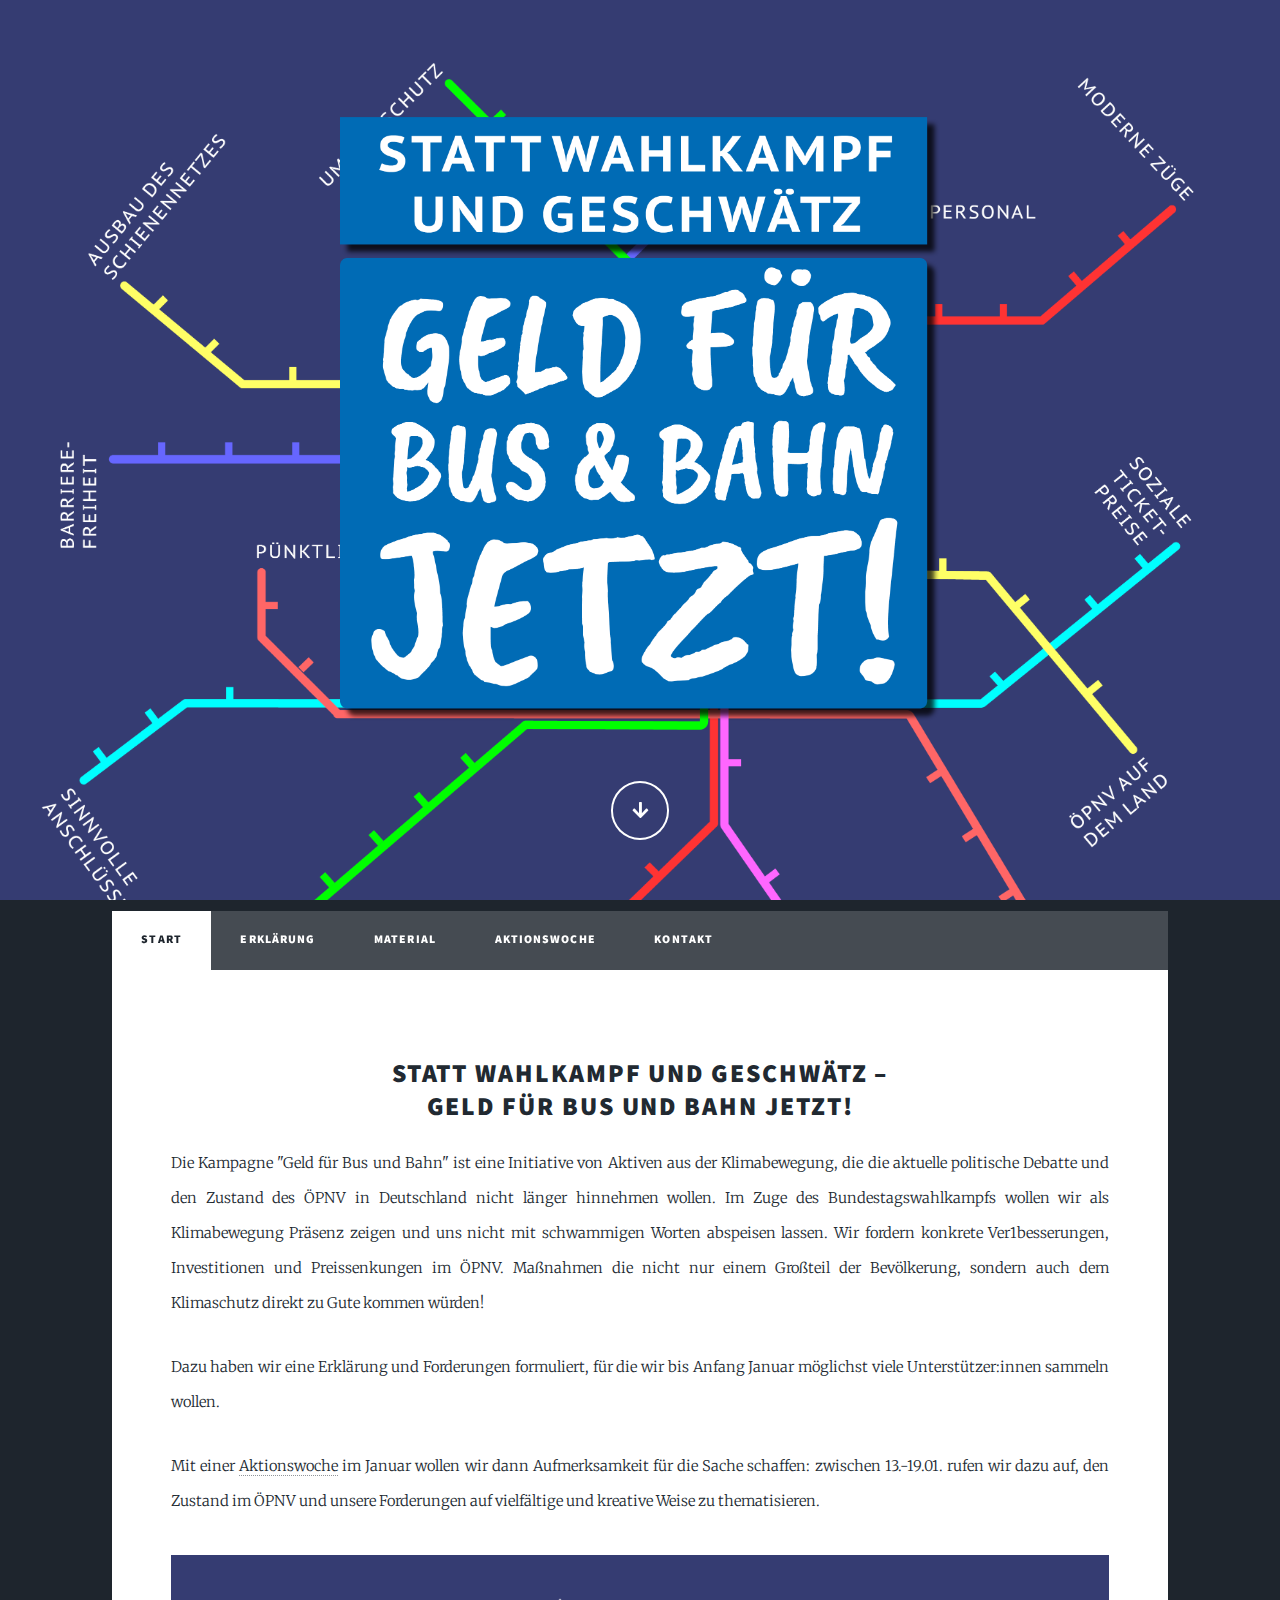
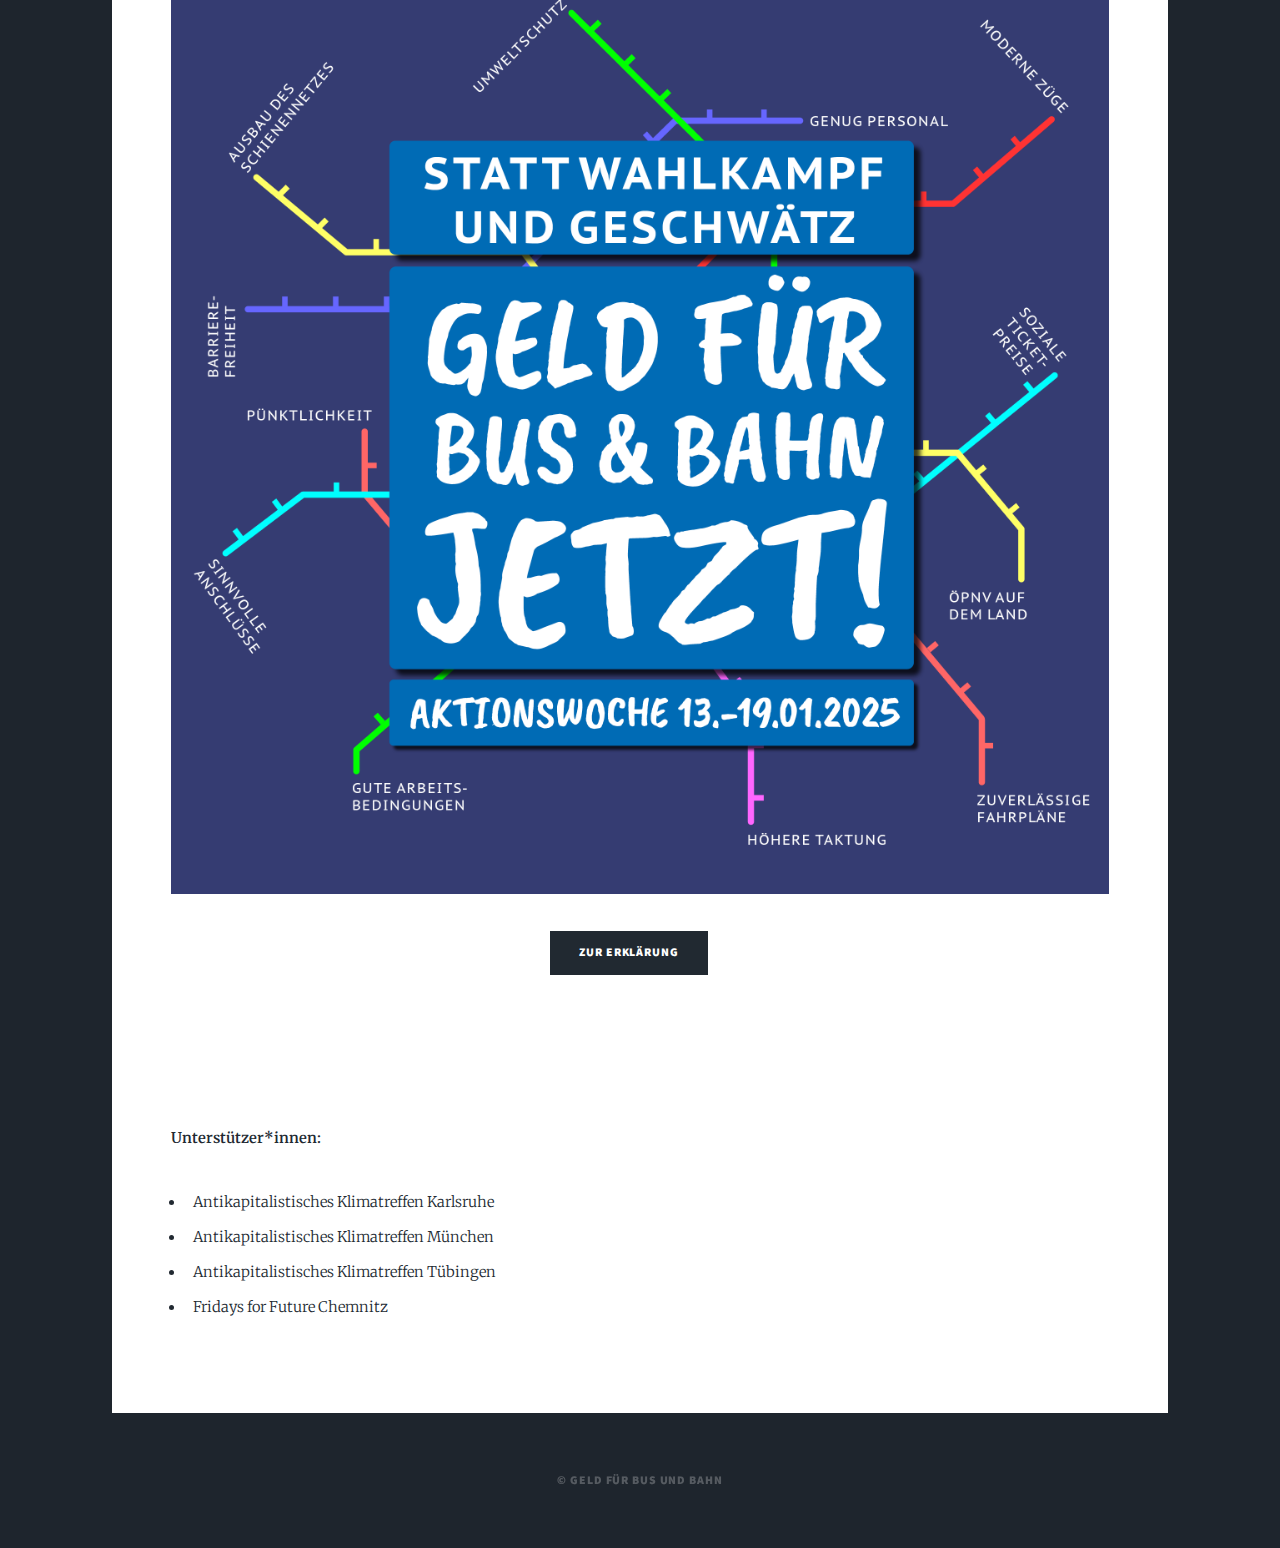
==== index.html @ 10f45bdb "added lang tags" ====
<!DOCTYPE html>
<!--
Massively by HTML5 UP
html5up.net | @ajlkn
Free for personal and commercial use under the CCA 3.0 license (html5up.net/license)
-->
<html lang="de">
<head>
	<title>Geld für Bus und Bahn</title>
	<meta charset="utf-8"/>
	<meta
			name="viewport"
			content="width=device-width, initial-scale=1, user-scalable=no"
	/>
	<link rel="stylesheet" href="assets/css/main.css"/>
	<noscript
	>
		<link rel="stylesheet" href="assets/css/noscript.css"
		/>
	</noscript>
</head>
<body class="is-preload">
<!-- Wrapper -->
<div id="wrapper" class="fade-in">
	<!-- Intro -->
	<div id="intro">
		<!--            <h1>Statt Wahlkampf und Geschwätz</h1>-->
		<!--            <h1>Geld für Bus und Bahn jetzt!</h1>-->
		<img id="hero" src="images/OEPNV-Hero-crop.png"
			 alt="Statt Wahlkampf und Geschwätz: Geld für Bus und Bahn Jetzt!"/>
		<ul class="actions">
			<li>
				<a
						href="#inhaltAbhier"
						class="button icon solid solo fa-arrow-down scrolly"
				>Continue</a
				>
			</li>
		</ul>
	</div>

	<!-- Nav -->
	<nav id="nav">
		<ul class="links">
			<li class="active"><a href="index.html">Start</a></li>
			<li><a href="erklaerung.html">Erklärung</a></li>
			<li><a href="material.html">Material</a></li>
			<li><a href="aktionswoche.html">Aktionswoche</a></li>
			<li><a href="kontakt.html">Kontakt</a></li>
		</ul>
	</nav>

	<!-- Main -->
	<div id="main">
		<!-- Post -->
		<section class="post">

			<h2 id="inhaltAbhier">
				Statt Wahlkampf und Geschwätz –<br/>
				Geld für Bus und Bahn jetzt!
			</h2>

			<p>
				Die Kampagne "Geld für Bus und Bahn" ist eine Initiative von Aktiven aus der Klimabewegung, die die
				aktuelle politische Debatte und den Zustand des ÖPNV in Deutschland nicht länger hinnehmen wollen. Im
				Zuge des Bundestagswahlkampfs wollen wir als Klimabewegung Präsenz zeigen und uns nicht mit schwammigen
				Worten abspeisen lassen. Wir fordern konkrete Ver1besserungen, Investitionen und Preissenkungen im ÖPNV.
				Maßnahmen die nicht nur einem Großteil der Bevölkerung, sondern auch dem Klimaschutz direkt zu Gute
				kommen würden!
			</p>
			<p>
				Dazu haben wir eine Erklärung und Forderungen formuliert, für die wir bis Anfang Januar möglichst viele
				Unterstützer:innen sammeln wollen.
			</p>
			<p>
				Mit einer <a href="aktionswoche.html">Aktionswoche</a> im Januar wollen wir dann Aufmerksamkeit für die
				Sache schaffen: zwischen
				13.-19.01. rufen wir dazu auf, den Zustand im ÖPNV und unsere Forderungen auf vielfältige und kreative
				Weise zu thematisieren.
			</p>
			<a href="#" class="image fit"><img src="images/OEPNV-sharepics2.png" alt=""/></a>

			<div class="row">
				<a class="button primary" href="erklaerung.html">Zur Erklärung</a>
			</div>

		</section>

		<section class="post">
			<p><b>Unterstützer*innen:</b></p>
			<ul>
				<li>Antikapitalistisches Klimatreffen Karlsruhe</li>
				<li>Antikapitalistisches Klimatreffen München</li>
				<li>Antikapitalistisches Klimatreffen Tübingen</li>
				<li>Fridays for Future Chemnitz</li>
			</ul>
		</section>
	</div>
	<!-- Copyright -->
	<div id="copyright">
		<ul>
			<li>&copy; Geld für Bus und Bahn</li>
		</ul>
	</div>
</div>

<!-- Scripts -->
<script src="assets/js/jquery.min.js"></script>
<script src="assets/js/jquery.scrollex.min.js"></script>
<script src="assets/js/jquery.scrolly.min.js"></script>
<script src="assets/js/browser.min.js"></script>
<script src="assets/js/breakpoints.min.js"></script>
<script src="assets/js/util.js"></script>
<script src="assets/js/main.js"></script>
</body>
</html>
---- assets/css/main.css ----
@import url(fontawesome-all.min.css);
@import url("https://fonts.googleapis.com/css?family=Merriweather:300,700,300italic,700italic|Source+Sans+Pro:900");

/*
	Massively by HTML5 UP
	html5up.net | @ajlkn
	Free for personal and commercial use under the CCA 3.0 license (html5up.net/license)
*/

html,
body,
div,
span,
applet,
object,
iframe,
h1,
h2,
h3,
h4,
h5,
h6,
p,
blockquote,
pre,
a,
abbr,
acronym,
address,
big,
cite,
code,
del,
dfn,
em,
img,
ins,
kbd,
q,
s,
samp,
small,
strike,
strong,
sub,
sup,
tt,
var,
b,
u,
i,
center,
dl,
dt,
dd,
ol,
ul,
li,
fieldset,
form,
label,
legend,
table,
caption,
tbody,
tfoot,
thead,
tr,
th,
td,
article,
aside,
canvas,
details,
embed,
figure,
figcaption,
footer,
header,
hgroup,
menu,
nav,
output,
ruby,
section,
summary,
time,
mark,
audio,
video {
	margin: 0;
	padding: 0;
	border: 0;
	font-size: 100%;
	font: inherit;
	vertical-align: baseline;
}

article,
aside,
details,
figcaption,
figure,
footer,
header,
hgroup,
menu,
nav,
section {
	display: block;
}

body {
	line-height: 1;
}

ol,
ul {
	list-style: none;
}

blockquote,
q {
	quotes: none;
}

blockquote:before,
blockquote:after,
q:before,
q:after {
	content: "";
	content: none;
}

table {
	border-collapse: collapse;
	border-spacing: 0;
}

body {
	-webkit-text-size-adjust: none;
}

mark {
	background-color: transparent;
	color: inherit;
}

input::-moz-focus-inner {
	border: 0;
	padding: 0;
}

input,
select,
textarea {
	-moz-appearance: none;
	-webkit-appearance: none;
	-ms-appearance: none;
	appearance: none;
}

/* Basic */

@-ms-viewport {
	width: device-width;
}

body {
	-ms-overflow-style: scrollbar;
}

@media screen and (max-width: 480px) {
	html,
	body {
		min-width: 320px;
	}
}

html {
	box-sizing: border-box;
}

*,
*:before,
*:after {
	box-sizing: inherit;
}

body {
	background-color: #1e252d;
}

body.is-preload *,
body.is-preload *:before,
body.is-preload *:after {
	-moz-animation: none !important;
	-webkit-animation: none !important;
	-ms-animation: none !important;
	animation: none !important;
	-moz-transition: none !important;
	-webkit-transition: none !important;
	-ms-transition: none !important;
	transition: none !important;
}

/* Type */

html {
	font-size: 16pt;
}

@media screen and (max-width: 1680px) {
	html {
		font-size: 12pt;
	}
}

@media screen and (max-width: 1280px) {
	html {
		font-size: 11pt;
	}
}

@media screen and (max-width: 360px) {
	html {
		font-size: 10pt;
	}
}

body {
	color: #212931;
}

body,
input,
select,
textarea {
	font-family: "Merriweather", Georgia, serif;
	font-weight: 300;
	font-size: 1rem;
	line-height: 2.375;
}

a {
	-moz-transition: color 0.2s ease-in-out, background-color 0.2s ease-in-out,
	border-color 0.2s ease-in-out, box-shadow 0.2s ease-in-out;
	-webkit-transition: color 0.2s ease-in-out, background-color 0.2s ease-in-out,
	border-color 0.2s ease-in-out, box-shadow 0.2s ease-in-out;
	-ms-transition: color 0.2s ease-in-out, background-color 0.2s ease-in-out,
	border-color 0.2s ease-in-out, box-shadow 0.2s ease-in-out;
	transition: color 0.2s ease-in-out, background-color 0.2s ease-in-out,
	border-color 0.2s ease-in-out, box-shadow 0.2s ease-in-out;
	border-bottom: dotted 1px;
	text-decoration: none;
}

a:hover {
	border-bottom-color: transparent;
}

strong,
b {
	font-weight: 600;
}

em,
i {
	font-style: italic;
}

p {
	text-align: justify;
	margin: 0 0 2rem 0;
}

h1,
h2,
h3,
h4,
h5,
h6 {
	font-family: "Source Sans Pro", Helvetica, sans-serif;
	font-weight: 900;
	line-height: 1.5;
	letter-spacing: 0.075em;
	text-transform: uppercase;
	margin: 0 0 1rem 0;
}

h1,
h2,
h3 {
	text-align: center;
}

h1 a,
h2 a,
h3 a,
h4 a,
h5 a,
h6 a {
	border-bottom: 0;
	color: inherit;
	text-decoration: none;
}

h1 {
	font-size: 4rem;
	line-height: 1.1;
	margin: 0 0 2rem 0;
}

h2 {
	font-size: 1.75rem;
	line-height: 1.3;
	margin: 0 0 1.5rem 0;
}

h3 {
	font-size: 1.25rem;
	margin: 0 0 1.5rem 0;
}

h4 {
	font-size: 1rem;
}

h5 {
	font-size: 0.9rem;
}

h6 {
	font-size: 0.8rem;
}

sub {
	font-size: 0.8rem;
	position: relative;
	top: 0.5rem;
}

sup {
	font-size: 0.8rem;
	position: relative;
	top: -0.5rem;
}

blockquote {
	border-left: solid 4px;
	font-style: italic;
	margin: 0 0 2rem 0;
	padding: 0.5rem 0 0.5rem 2rem;
}

code {
	border: solid 2px;
	font-family: "Courier New", monospace;
	font-size: 0.9rem;
	margin: 0 0.25rem;
	padding: 0.25rem 0.65rem;
}

pre {
	-webkit-overflow-scrolling: touch;
	font-family: "Courier New", monospace;
	font-size: 0.9rem;
	margin: 0 0 2rem 0;
}

pre code {
	display: block;
	line-height: 1.75;
	padding: 1rem 1.5rem;
	overflow-x: auto;
}

hr {
	border: 0;
	border-bottom: solid 2px;
	margin: 3rem 0;
}

hr.major {
	margin: 5rem 0;
}

.align-left {
	text-align: left;
}

.align-center {
	text-align: center;
}

.align-right {
	text-align: right;
}

input,
select,
textarea {
	color: #212931;
}

a {
	color: #212931;
	border-bottom-color: rgba(33, 41, 49, 0.5);
}

a:hover {
	border-bottom-color: transparent;
	color: #18bfef !important;
}

strong,
b {
	color: #212931;
}

h1,
h2,
h3,
h4,
h5,
h6 {
	color: #212931;
}

blockquote {
	border-left-color: #eeeeee;
}

code {
	background: rgba(220, 220, 220, 0.25);
	border-color: #eeeeee;
}

hr {
	border-bottom-color: #eeeeee;
}

/* Row */

.row {
	display: flex;
	flex-wrap: wrap;
	box-sizing: border-box;
	align-items: stretch;
}

.row > * {
	box-sizing: border-box;
}

.row.gtr-uniform > * > :last-child {
	margin-bottom: 0;
}

.row.aln-left {
	justify-content: flex-start;
}

.row.aln-center {
	justify-content: center;
}

.row.aln-right {
	justify-content: flex-end;
}

.row.aln-top {
	align-items: flex-start;
}

.row.aln-middle {
	align-items: center;
}

.row.aln-bottom {
	align-items: flex-end;
}

.row > .imp {
	order: -1;
}

.row > .col-1 {
	width: 8.33333%;
}

.row > .off-1 {
	margin-left: 8.33333%;
}

.row > .col-2 {
	width: 16.66667%;
}

.row > .off-2 {
	margin-left: 16.66667%;
}

.row > .col-3 {
	width: 25%;
}

.row > .off-3 {
	margin-left: 25%;
}

.row > .col-4 {
	width: 33.33333%;
}

.row > .off-4 {
	margin-left: 33.33333%;
}

.row > .col-5 {
	width: 41.66667%;
}

.row > .off-5 {
	margin-left: 41.66667%;
}

.row > .col-6 {
	width: 50%;
}

.row > .off-6 {
	margin-left: 50%;
}

.row > .col-7 {
	width: 58.33333%;
}

.row > .off-7 {
	margin-left: 58.33333%;
}

.row > .col-8 {
	width: 66.66667%;
}

.row > .off-8 {
	margin-left: 66.66667%;
}

.row > .col-9 {
	width: 75%;
}

.row > .off-9 {
	margin-left: 75%;
}

.row > .col-10 {
	width: 83.33333%;
}

.row > .off-10 {
	margin-left: 83.33333%;
}

.row > .col-11 {
	width: 91.66667%;
}

.row > .off-11 {
	margin-left: 91.66667%;
}

.row > .col-12 {
	width: 100%;
}

.row > .off-12 {
	margin-left: 100%;
}

.row.gtr-0 {
	margin-top: 0;
	margin-left: 0rem;
}

.row.gtr-0 > * {
	padding: 0 0 0 0rem;
}

.row.gtr-0.gtr-uniform {
	margin-top: 0rem;
}

.row.gtr-0.gtr-uniform > * {
	padding-top: 0rem;
}

.row.gtr-25 {
	margin-top: 0;
	margin-left: -0.375rem;
}

.row.gtr-25 > * {
	padding: 0 0 0 0.375rem;
}

.row.gtr-25.gtr-uniform {
	margin-top: -0.375rem;
}

.row.gtr-25.gtr-uniform > * {
	padding-top: 0.375rem;
}

.row.gtr-50 {
	margin-top: 0;
	margin-left: -0.75rem;
}

.row.gtr-50 > * {
	padding: 0 0 0 0.75rem;
}

.row.gtr-50.gtr-uniform {
	margin-top: -0.75rem;
}

.row.gtr-50.gtr-uniform > * {
	padding-top: 0.75rem;
}

.row {
	margin-top: 0;
	margin-left: -1.5rem;
}

.row > * {
	padding: 0 0 0 1.5rem;
}

.row.gtr-uniform {
	margin-top: -1.5rem;
}

.row.gtr-uniform > * {
	padding-top: 1.5rem;
}

.row.gtr-150 {
	margin-top: 0;
	margin-left: -2.25rem;
}

.row.gtr-150 > * {
	padding: 0 0 0 2.25rem;
}

.row.gtr-150.gtr-uniform {
	margin-top: -2.25rem;
}

.row.gtr-150.gtr-uniform > * {
	padding-top: 2.25rem;
}

.row.gtr-200 {
	margin-top: 0;
	margin-left: -3rem;
}

.row.gtr-200 > * {
	padding: 0 0 0 3rem;
}

.row.gtr-200.gtr-uniform {
	margin-top: -3rem;
}

.row.gtr-200.gtr-uniform > * {
	padding-top: 3rem;
}

@media screen and (max-width: 1680px) {
	.row {
		display: flex;
		flex-wrap: wrap;
		box-sizing: border-box;
		align-items: stretch;
	}

	.row > * {
		box-sizing: border-box;
	}

	.row.gtr-uniform > * > :last-child {
		margin-bottom: 0;
	}

	.row.aln-left {
		justify-content: flex-start;
	}

	.row.aln-center {
		justify-content: center;
	}

	.row.aln-right {
		justify-content: flex-end;
	}

	.row.aln-top {
		align-items: flex-start;
	}

	.row.aln-middle {
		align-items: center;
	}

	.row.aln-bottom {
		align-items: flex-end;
	}

	.row > .imp-xlarge {
		order: -1;
	}

	.row > .col-1-xlarge {
		width: 8.33333%;
	}

	.row > .off-1-xlarge {
		margin-left: 8.33333%;
	}

	.row > .col-2-xlarge {
		width: 16.66667%;
	}

	.row > .off-2-xlarge {
		margin-left: 16.66667%;
	}

	.row > .col-3-xlarge {
		width: 25%;
	}

	.row > .off-3-xlarge {
		margin-left: 25%;
	}

	.row > .col-4-xlarge {
		width: 33.33333%;
	}

	.row > .off-4-xlarge {
		margin-left: 33.33333%;
	}

	.row > .col-5-xlarge {
		width: 41.66667%;
	}

	.row > .off-5-xlarge {
		margin-left: 41.66667%;
	}

	.row > .col-6-xlarge {
		width: 50%;
	}

	.row > .off-6-xlarge {
		margin-left: 50%;
	}

	.row > .col-7-xlarge {
		width: 58.33333%;
	}

	.row > .off-7-xlarge {
		margin-left: 58.33333%;
	}

	.row > .col-8-xlarge {
		width: 66.66667%;
	}

	.row > .off-8-xlarge {
		margin-left: 66.66667%;
	}

	.row > .col-9-xlarge {
		width: 75%;
	}

	.row > .off-9-xlarge {
		margin-left: 75%;
	}

	.row > .col-10-xlarge {
		width: 83.33333%;
	}

	.row > .off-10-xlarge {
		margin-left: 83.33333%;
	}

	.row > .col-11-xlarge {
		width: 91.66667%;
	}

	.row > .off-11-xlarge {
		margin-left: 91.66667%;
	}

	.row > .col-12-xlarge {
		width: 100%;
	}

	.row > .off-12-xlarge {
		margin-left: 100%;
	}

	.row.gtr-0 {
		margin-top: 0;
		margin-left: 0rem;
	}

	.row.gtr-0 > * {
		padding: 0 0 0 0rem;
	}

	.row.gtr-0.gtr-uniform {
		margin-top: 0rem;
	}

	.row.gtr-0.gtr-uniform > * {
		padding-top: 0rem;
	}

	.row.gtr-25 {
		margin-top: 0;
		margin-left: -0.375rem;
	}

	.row.gtr-25 > * {
		padding: 0 0 0 0.375rem;
	}

	.row.gtr-25.gtr-uniform {
		margin-top: -0.375rem;
	}

	.row.gtr-25.gtr-uniform > * {
		padding-top: 0.375rem;
	}

	.row.gtr-50 {
		margin-top: 0;
		margin-left: -0.75rem;
	}

	.row.gtr-50 > * {
		padding: 0 0 0 0.75rem;
	}

	.row.gtr-50.gtr-uniform {
		margin-top: -0.75rem;
	}

	.row.gtr-50.gtr-uniform > * {
		padding-top: 0.75rem;
	}

	.row {
		margin-top: 0;
		margin-left: -1.5rem;
	}

	.row > * {
		padding: 0 0 0 1.5rem;
	}

	.row.gtr-uniform {
		margin-top: -1.5rem;
	}

	.row.gtr-uniform > * {
		padding-top: 1.5rem;
	}

	.row.gtr-150 {
		margin-top: 0;
		margin-left: -2.25rem;
	}

	.row.gtr-150 > * {
		padding: 0 0 0 2.25rem;
	}

	.row.gtr-150.gtr-uniform {
		margin-top: -2.25rem;
	}

	.row.gtr-150.gtr-uniform > * {
		padding-top: 2.25rem;
	}

	.row.gtr-200 {
		margin-top: 0;
		margin-left: -3rem;
	}

	.row.gtr-200 > * {
		padding: 0 0 0 3rem;
	}

	.row.gtr-200.gtr-uniform {
		margin-top: -3rem;
	}

	.row.gtr-200.gtr-uniform > * {
		padding-top: 3rem;
	}
}

@media screen and (max-width: 1280px) {
	.row {
		display: flex;
		flex-wrap: wrap;
		box-sizing: border-box;
		align-items: stretch;
	}

	.row > * {
		box-sizing: border-box;
	}

	.row.gtr-uniform > * > :last-child {
		margin-bottom: 0;
	}

	.row.aln-left {
		justify-content: flex-start;
	}

	.row.aln-center {
		justify-content: center;
	}

	.row.aln-right {
		justify-content: flex-end;
	}

	.row.aln-top {
		align-items: flex-start;
	}

	.row.aln-middle {
		align-items: center;
	}

	.row.aln-bottom {
		align-items: flex-end;
	}

	.row > .imp-large {
		order: -1;
	}

	.row > .col-1-large {
		width: 8.33333%;
	}

	.row > .off-1-large {
		margin-left: 8.33333%;
	}

	.row > .col-2-large {
		width: 16.66667%;
	}

	.row > .off-2-large {
		margin-left: 16.66667%;
	}

	.row > .col-3-large {
		width: 25%;
	}

	.row > .off-3-large {
		margin-left: 25%;
	}

	.row > .col-4-large {
		width: 33.33333%;
	}

	.row > .off-4-large {
		margin-left: 33.33333%;
	}

	.row > .col-5-large {
		width: 41.66667%;
	}

	.row > .off-5-large {
		margin-left: 41.66667%;
	}

	.row > .col-6-large {
		width: 50%;
	}

	.row > .off-6-large {
		margin-left: 50%;
	}

	.row > .col-7-large {
		width: 58.33333%;
	}

	.row > .off-7-large {
		margin-left: 58.33333%;
	}

	.row > .col-8-large {
		width: 66.66667%;
	}

	.row > .off-8-large {
		margin-left: 66.66667%;
	}

	.row > .col-9-large {
		width: 75%;
	}

	.row > .off-9-large {
		margin-left: 75%;
	}

	.row > .col-10-large {
		width: 83.33333%;
	}

	.row > .off-10-large {
		margin-left: 83.33333%;
	}

	.row > .col-11-large {
		width: 91.66667%;
	}

	.row > .off-11-large {
		margin-left: 91.66667%;
	}

	.row > .col-12-large {
		width: 100%;
	}

	.row > .off-12-large {
		margin-left: 100%;
	}

	.row.gtr-0 {
		margin-top: 0;
		margin-left: 0rem;
	}

	.row.gtr-0 > * {
		padding: 0 0 0 0rem;
	}

	.row.gtr-0.gtr-uniform {
		margin-top: 0rem;
	}

	.row.gtr-0.gtr-uniform > * {
		padding-top: 0rem;
	}

	.row.gtr-25 {
		margin-top: 0;
		margin-left: -0.375rem;
	}

	.row.gtr-25 > * {
		padding: 0 0 0 0.375rem;
	}

	.row.gtr-25.gtr-uniform {
		margin-top: -0.375rem;
	}

	.row.gtr-25.gtr-uniform > * {
		padding-top: 0.375rem;
	}

	.row.gtr-50 {
		margin-top: 0;
		margin-left: -0.75rem;
	}

	.row.gtr-50 > * {
		padding: 0 0 0 0.75rem;
	}

	.row.gtr-50.gtr-uniform {
		margin-top: -0.75rem;
	}

	.row.gtr-50.gtr-uniform > * {
		padding-top: 0.75rem;
	}

	.row {
		margin-top: 0;
		margin-left: -1.5rem;
	}

	.row > * {
		padding: 0 0 0 1.5rem;
	}

	.row.gtr-uniform {
		margin-top: -1.5rem;
	}

	.row.gtr-uniform > * {
		padding-top: 1.5rem;
	}

	.row.gtr-150 {
		margin-top: 0;
		margin-left: -2.25rem;
	}

	.row.gtr-150 > * {
		padding: 0 0 0 2.25rem;
	}

	.row.gtr-150.gtr-uniform {
		margin-top: -2.25rem;
	}

	.row.gtr-150.gtr-uniform > * {
		padding-top: 2.25rem;
	}

	.row.gtr-200 {
		margin-top: 0;
		margin-left: -3rem;
	}

	.row.gtr-200 > * {
		padding: 0 0 0 3rem;
	}

	.row.gtr-200.gtr-uniform {
		margin-top: -3rem;
	}

	.row.gtr-200.gtr-uniform > * {
		padding-top: 3rem;
	}
}

@media screen and (max-width: 980px) {
	.row {
		display: flex;
		flex-wrap: wrap;
		box-sizing: border-box;
		align-items: stretch;
	}

	.row > * {
		box-sizing: border-box;
	}

	.row.gtr-uniform > * > :last-child {
		margin-bottom: 0;
	}

	.row.aln-left {
		justify-content: flex-start;
	}

	.row.aln-center {
		justify-content: center;
	}

	.row.aln-right {
		justify-content: flex-end;
	}

	.row.aln-top {
		align-items: flex-start;
	}

	.row.aln-middle {
		align-items: center;
	}

	.row.aln-bottom {
		align-items: flex-end;
	}

	.row > .imp-medium {
		order: -1;
	}

	.row > .col-1-medium {
		width: 8.33333%;
	}

	.row > .off-1-medium {
		margin-left: 8.33333%;
	}

	.row > .col-2-medium {
		width: 16.66667%;
	}

	.row > .off-2-medium {
		margin-left: 16.66667%;
	}

	.row > .col-3-medium {
		width: 25%;
	}

	.row > .off-3-medium {
		margin-left: 25%;
	}

	.row > .col-4-medium {
		width: 33.33333%;
	}

	.row > .off-4-medium {
		margin-left: 33.33333%;
	}

	.row > .col-5-medium {
		width: 41.66667%;
	}

	.row > .off-5-medium {
		margin-left: 41.66667%;
	}

	.row > .col-6-medium {
		width: 50%;
	}

	.row > .off-6-medium {
		margin-left: 50%;
	}

	.row > .col-7-medium {
		width: 58.33333%;
	}

	.row > .off-7-medium {
		margin-left: 58.33333%;
	}

	.row > .col-8-medium {
		width: 66.66667%;
	}

	.row > .off-8-medium {
		margin-left: 66.66667%;
	}

	.row > .col-9-medium {
		width: 75%;
	}

	.row > .off-9-medium {
		margin-left: 75%;
	}

	.row > .col-10-medium {
		width: 83.33333%;
	}

	.row > .off-10-medium {
		margin-left: 83.33333%;
	}

	.row > .col-11-medium {
		width: 91.66667%;
	}

	.row > .off-11-medium {
		margin-left: 91.66667%;
	}

	.row > .col-12-medium {
		width: 100%;
	}

	.row > .off-12-medium {
		margin-left: 100%;
	}

	.row.gtr-0 {
		margin-top: 0;
		margin-left: 0rem;
	}

	.row.gtr-0 > * {
		padding: 0 0 0 0rem;
	}

	.row.gtr-0.gtr-uniform {
		margin-top: 0rem;
	}

	.row.gtr-0.gtr-uniform > * {
		padding-top: 0rem;
	}

	.row.gtr-25 {
		margin-top: 0;
		margin-left: -0.375rem;
	}

	.row.gtr-25 > * {
		padding: 0 0 0 0.375rem;
	}

	.row.gtr-25.gtr-uniform {
		margin-top: -0.375rem;
	}

	.row.gtr-25.gtr-uniform > * {
		padding-top: 0.375rem;
	}

	.row.gtr-50 {
		margin-top: 0;
		margin-left: -0.75rem;
	}

	.row.gtr-50 > * {
		padding: 0 0 0 0.75rem;
	}

	.row.gtr-50.gtr-uniform {
		margin-top: -0.75rem;
	}

	.row.gtr-50.gtr-uniform > * {
		padding-top: 0.75rem;
	}

	.row {
		margin-top: 0;
		margin-left: -1.5rem;
	}

	.row > * {
		padding: 0 0 0 1.5rem;
	}

	.row.gtr-uniform {
		margin-top: -1.5rem;
	}

	.row.gtr-uniform > * {
		padding-top: 1.5rem;
	}

	.row.gtr-150 {
		margin-top: 0;
		margin-left: -2.25rem;
	}

	.row.gtr-150 > * {
		padding: 0 0 0 2.25rem;
	}

	.row.gtr-150.gtr-uniform {
		margin-top: -2.25rem;
	}

	.row.gtr-150.gtr-uniform > * {
		padding-top: 2.25rem;
	}

	.row.gtr-200 {
		margin-top: 0;
		margin-left: -3rem;
	}

	.row.gtr-200 > * {
		padding: 0 0 0 3rem;
	}

	.row.gtr-200.gtr-uniform {
		margin-top: -3rem;
	}

	.row.gtr-200.gtr-uniform > * {
		padding-top: 3rem;
	}
}

@media screen and (max-width: 736px) {
	.row {
		display: flex;
		flex-wrap: wrap;
		box-sizing: border-box;
		align-items: stretch;
	}

	.row > * {
		box-sizing: border-box;
	}

	.row.gtr-uniform > * > :last-child {
		margin-bottom: 0;
	}

	.row.aln-left {
		justify-content: flex-start;
	}

	.row.aln-center {
		justify-content: center;
	}

	.row.aln-right {
		justify-content: flex-end;
	}

	.row.aln-top {
		align-items: flex-start;
	}

	.row.aln-middle {
		align-items: center;
	}

	.row.aln-bottom {
		align-items: flex-end;
	}

	.row > .imp-small {
		order: -1;
	}

	.row > .col-1-small {
		width: 8.33333%;
	}

	.row > .off-1-small {
		margin-left: 8.33333%;
	}

	.row > .col-2-small {
		width: 16.66667%;
	}

	.row > .off-2-small {
		margin-left: 16.66667%;
	}

	.row > .col-3-small {
		width: 25%;
	}

	.row > .off-3-small {
		margin-left: 25%;
	}

	.row > .col-4-small {
		width: 33.33333%;
	}

	.row > .off-4-small {
		margin-left: 33.33333%;
	}

	.row > .col-5-small {
		width: 41.66667%;
	}

	.row > .off-5-small {
		margin-left: 41.66667%;
	}

	.row > .col-6-small {
		width: 50%;
	}

	.row > .off-6-small {
		margin-left: 50%;
	}

	.row > .col-7-small {
		width: 58.33333%;
	}

	.row > .off-7-small {
		margin-left: 58.33333%;
	}

	.row > .col-8-small {
		width: 66.66667%;
	}

	.row > .off-8-small {
		margin-left: 66.66667%;
	}

	.row > .col-9-small {
		width: 75%;
	}

	.row > .off-9-small {
		margin-left: 75%;
	}

	.row > .col-10-small {
		width: 83.33333%;
	}

	.row > .off-10-small {
		margin-left: 83.33333%;
	}

	.row > .col-11-small {
		width: 91.66667%;
	}

	.row > .off-11-small {
		margin-left: 91.66667%;
	}

	.row > .col-12-small {
		width: 100%;
	}

	.row > .off-12-small {
		margin-left: 100%;
	}

	.row.gtr-0 {
		margin-top: 0;
		margin-left: 0rem;
	}

	.row.gtr-0 > * {
		padding: 0 0 0 0rem;
	}

	.row.gtr-0.gtr-uniform {
		margin-top: 0rem;
	}

	.row.gtr-0.gtr-uniform > * {
		padding-top: 0rem;
	}

	.row.gtr-25 {
		margin-top: 0;
		margin-left: -0.375rem;
	}

	.row.gtr-25 > * {
		padding: 0 0 0 0.375rem;
	}

	.row.gtr-25.gtr-uniform {
		margin-top: -0.375rem;
	}

	.row.gtr-25.gtr-uniform > * {
		padding-top: 0.375rem;
	}

	.row.gtr-50 {
		margin-top: 0;
		margin-left: -0.75rem;
	}

	.row.gtr-50 > * {
		padding: 0 0 0 0.75rem;
	}

	.row.gtr-50.gtr-uniform {
		margin-top: -0.75rem;
	}

	.row.gtr-50.gtr-uniform > * {
		padding-top: 0.75rem;
	}

	.row {
		margin-top: 0;
		margin-left: -1.5rem;
	}

	.row > * {
		padding: 0 0 0 1.5rem;
	}

	.row.gtr-uniform {
		margin-top: -1.5rem;
	}

	.row.gtr-uniform > * {
		padding-top: 1.5rem;
	}

	.row.gtr-150 {
		margin-top: 0;
		margin-left: -2.25rem;
	}

	.row.gtr-150 > * {
		padding: 0 0 0 2.25rem;
	}

	.row.gtr-150.gtr-uniform {
		margin-top: -2.25rem;
	}

	.row.gtr-150.gtr-uniform > * {
		padding-top: 2.25rem;
	}

	.row.gtr-200 {
		margin-top: 0;
		margin-left: -3rem;
	}

	.row.gtr-200 > * {
		padding: 0 0 0 3rem;
	}

	.row.gtr-200.gtr-uniform {
		margin-top: -3rem;
	}

	.row.gtr-200.gtr-uniform > * {
		padding-top: 3rem;
	}
}

@media screen and (max-width: 480px) {
	.row {
		display: flex;
		flex-wrap: wrap;
		box-sizing: border-box;
		align-items: stretch;
	}

	.row > * {
		box-sizing: border-box;
	}

	.row.gtr-uniform > * > :last-child {
		margin-bottom: 0;
	}

	.row.aln-left {
		justify-content: flex-start;
	}

	.row.aln-center {
		justify-content: center;
	}

	.row.aln-right {
		justify-content: flex-end;
	}

	.row.aln-top {
		align-items: flex-start;
	}

	.row.aln-middle {
		align-items: center;
	}

	.row.aln-bottom {
		align-items: flex-end;
	}

	.row > .imp-xsmall {
		order: -1;
	}

	.row > .col-1-xsmall {
		width: 8.33333%;
	}

	.row > .off-1-xsmall {
		margin-left: 8.33333%;
	}

	.row > .col-2-xsmall {
		width: 16.66667%;
	}

	.row > .off-2-xsmall {
		margin-left: 16.66667%;
	}

	.row > .col-3-xsmall {
		width: 25%;
	}

	.row > .off-3-xsmall {
		margin-left: 25%;
	}

	.row > .col-4-xsmall {
		width: 33.33333%;
	}

	.row > .off-4-xsmall {
		margin-left: 33.33333%;
	}

	.row > .col-5-xsmall {
		width: 41.66667%;
	}

	.row > .off-5-xsmall {
		margin-left: 41.66667%;
	}

	.row > .col-6-xsmall {
		width: 50%;
	}

	.row > .off-6-xsmall {
		margin-left: 50%;
	}

	.row > .col-7-xsmall {
		width: 58.33333%;
	}

	.row > .off-7-xsmall {
		margin-left: 58.33333%;
	}

	.row > .col-8-xsmall {
		width: 66.66667%;
	}

	.row > .off-8-xsmall {
		margin-left: 66.66667%;
	}

	.row > .col-9-xsmall {
		width: 75%;
	}

	.row > .off-9-xsmall {
		margin-left: 75%;
	}

	.row > .col-10-xsmall {
		width: 83.33333%;
	}

	.row > .off-10-xsmall {
		margin-left: 83.33333%;
	}

	.row > .col-11-xsmall {
		width: 91.66667%;
	}

	.row > .off-11-xsmall {
		margin-left: 91.66667%;
	}

	.row > .col-12-xsmall {
		width: 100%;
	}

	.row > .off-12-xsmall {
		margin-left: 100%;
	}

	.row.gtr-0 {
		margin-top: 0;
		margin-left: 0rem;
	}

	.row.gtr-0 > * {
		padding: 0 0 0 0rem;
	}

	.row.gtr-0.gtr-uniform {
		margin-top: 0rem;
	}

	.row.gtr-0.gtr-uniform > * {
		padding-top: 0rem;
	}

	.row.gtr-25 {
		margin-top: 0;
		margin-left: -0.375rem;
	}

	.row.gtr-25 > * {
		padding: 0 0 0 0.375rem;
	}

	.row.gtr-25.gtr-uniform {
		margin-top: -0.375rem;
	}

	.row.gtr-25.gtr-uniform > * {
		padding-top: 0.375rem;
	}

	.row.gtr-50 {
		margin-top: 0;
		margin-left: -0.75rem;
	}

	.row.gtr-50 > * {
		padding: 0 0 0 0.75rem;
	}

	.row.gtr-50.gtr-uniform {
		margin-top: -0.75rem;
	}

	.row.gtr-50.gtr-uniform > * {
		padding-top: 0.75rem;
	}

	.row {
		margin-top: 0;
		margin-left: -1.5rem;
	}

	.row > * {
		padding: 0 0 0 1.5rem;
	}

	.row.gtr-uniform {
		margin-top: -1.5rem;
	}

	.row.gtr-uniform > * {
		padding-top: 1.5rem;
	}

	.row.gtr-150 {
		margin-top: 0;
		margin-left: -2.25rem;
	}

	.row.gtr-150 > * {
		padding: 0 0 0 2.25rem;
	}

	.row.gtr-150.gtr-uniform {
		margin-top: -2.25rem;
	}

	.row.gtr-150.gtr-uniform > * {
		padding-top: 2.25rem;
	}

	.row.gtr-200 {
		margin-top: 0;
		margin-left: -3rem;
	}

	.row.gtr-200 > * {
		padding: 0 0 0 3rem;
	}

	.row.gtr-200.gtr-uniform {
		margin-top: -3rem;
	}

	.row.gtr-200.gtr-uniform > * {
		padding-top: 3rem;
	}
}

@media screen and (max-width: 360px) {
	.row {
		display: flex;
		flex-wrap: wrap;
		box-sizing: border-box;
		align-items: stretch;
	}

	.row > * {
		box-sizing: border-box;
	}

	.row.gtr-uniform > * > :last-child {
		margin-bottom: 0;
	}

	.row.aln-left {
		justify-content: flex-start;
	}

	.row.aln-center {
		justify-content: center;
	}

	.row.aln-right {
		justify-content: flex-end;
	}

	.row.aln-top {
		align-items: flex-start;
	}

	.row.aln-middle {
		align-items: center;
	}

	.row.aln-bottom {
		align-items: flex-end;
	}

	.row > .imp-xxsmall {
		order: -1;
	}

	.row > .col-1-xxsmall {
		width: 8.33333%;
	}

	.row > .off-1-xxsmall {
		margin-left: 8.33333%;
	}

	.row > .col-2-xxsmall {
		width: 16.66667%;
	}

	.row > .off-2-xxsmall {
		margin-left: 16.66667%;
	}

	.row > .col-3-xxsmall {
		width: 25%;
	}

	.row > .off-3-xxsmall {
		margin-left: 25%;
	}

	.row > .col-4-xxsmall {
		width: 33.33333%;
	}

	.row > .off-4-xxsmall {
		margin-left: 33.33333%;
	}

	.row > .col-5-xxsmall {
		width: 41.66667%;
	}

	.row > .off-5-xxsmall {
		margin-left: 41.66667%;
	}

	.row > .col-6-xxsmall {
		width: 50%;
	}

	.row > .off-6-xxsmall {
		margin-left: 50%;
	}

	.row > .col-7-xxsmall {
		width: 58.33333%;
	}

	.row > .off-7-xxsmall {
		margin-left: 58.33333%;
	}

	.row > .col-8-xxsmall {
		width: 66.66667%;
	}

	.row > .off-8-xxsmall {
		margin-left: 66.66667%;
	}

	.row > .col-9-xxsmall {
		width: 75%;
	}

	.row > .off-9-xxsmall {
		margin-left: 75%;
	}

	.row > .col-10-xxsmall {
		width: 83.33333%;
	}

	.row > .off-10-xxsmall {
		margin-left: 83.33333%;
	}

	.row > .col-11-xxsmall {
		width: 91.66667%;
	}

	.row > .off-11-xxsmall {
		margin-left: 91.66667%;
	}

	.row > .col-12-xxsmall {
		width: 100%;
	}

	.row > .off-12-xxsmall {
		margin-left: 100%;
	}

	.row.gtr-0 {
		margin-top: 0;
		margin-left: 0rem;
	}

	.row.gtr-0 > * {
		padding: 0 0 0 0rem;
	}

	.row.gtr-0.gtr-uniform {
		margin-top: 0rem;
	}

	.row.gtr-0.gtr-uniform > * {
		padding-top: 0rem;
	}

	.row.gtr-25 {
		margin-top: 0;
		margin-left: -0.375rem;
	}

	.row.gtr-25 > * {
		padding: 0 0 0 0.375rem;
	}

	.row.gtr-25.gtr-uniform {
		margin-top: -0.375rem;
	}

	.row.gtr-25.gtr-uniform > * {
		padding-top: 0.375rem;
	}

	.row.gtr-50 {
		margin-top: 0;
		margin-left: -0.75rem;
	}

	.row.gtr-50 > * {
		padding: 0 0 0 0.75rem;
	}

	.row.gtr-50.gtr-uniform {
		margin-top: -0.75rem;
	}

	.row.gtr-50.gtr-uniform > * {
		padding-top: 0.75rem;
	}

	.row {
		margin-top: 0;
		margin-left: -1.5rem;
	}

	.row > * {
		padding: 0 0 0 1.5rem;
	}

	.row.gtr-uniform {
		margin-top: -1.5rem;
	}

	.row.gtr-uniform > * {
		padding-top: 1.5rem;
	}

	.row.gtr-150 {
		margin-top: 0;
		margin-left: -2.25rem;
	}

	.row.gtr-150 > * {
		padding: 0 0 0 2.25rem;
	}

	.row.gtr-150.gtr-uniform {
		margin-top: -2.25rem;
	}

	.row.gtr-150.gtr-uniform > * {
		padding-top: 2.25rem;
	}

	.row.gtr-200 {
		margin-top: 0;
		margin-left: -3rem;
	}

	.row.gtr-200 > * {
		padding: 0 0 0 3rem;
	}

	.row.gtr-200.gtr-uniform {
		margin-top: -3rem;
	}

	.row.gtr-200.gtr-uniform > * {
		padding-top: 3rem;
	}
}

/* Box */

.box {
	border: solid 2px;
	margin-bottom: 2rem;
	padding: 1.5rem;
}

.box > :last-child,
.box > :last-child > :last-child,
.box > :last-child > :last-child > :last-child {
	margin-bottom: 0;
}

.box.alt {
	border: 0;
	border-radius: 0;
	padding: 0;
}

.box {
	border-color: #eeeeee;
}

/* Button */

input[type="submit"],
input[type="reset"],
input[type="button"],
button,
.button {
	-moz-appearance: none;
	-webkit-appearance: none;
	-ms-appearance: none;
	appearance: none;
	-moz-transition: background-color 0.2s ease-in-out,
	box-shadow 0.2s ease-in-out, color 0.2s ease-in-out;
	-webkit-transition: background-color 0.2s ease-in-out,
	box-shadow 0.2s ease-in-out, color 0.2s ease-in-out;
	-ms-transition: background-color 0.2s ease-in-out, box-shadow 0.2s ease-in-out,
	color 0.2s ease-in-out;
	transition: background-color 0.2s ease-in-out, box-shadow 0.2s ease-in-out,
	color 0.2s ease-in-out;
	border: 0;
	border-radius: 0;
	cursor: pointer;
	display: inline-block;
	font-family: "Source Sans Pro", Helvetica, sans-serif;
	font-size: 0.8rem;
	font-weight: 900;
	letter-spacing: 0.075em;
	height: 3rem;
	line-height: 3rem;
	padding: 0 2rem;
	text-align: center;
	text-decoration: none;
	text-transform: uppercase;
	white-space: nowrap;
	margin: auto;
}

input[type="submit"].icon:before,
input[type="reset"].icon:before,
input[type="button"].icon:before,
button.icon:before,
.button.icon:before {
	margin-right: 0.5rem;
}

input[type="submit"].icon.solo,
input[type="reset"].icon.solo,
input[type="button"].icon.solo,
button.icon.solo,
.button.icon.solo {
	position: relative;
	width: 4rem;
	height: 4rem;
	line-height: 4rem;
	border-radius: 4rem;
	text-indent: 4rem;
	overflow: hidden;
	padding: 0;
	white-space: nowrap;
}

input[type="submit"].icon.solo:before,
input[type="reset"].icon.solo:before,
input[type="button"].icon.solo:before,
button.icon.solo:before,
.button.icon.solo:before {
	position: absolute;
	display: block;
	top: 0;
	left: 0;
	width: inherit;
	height: inherit;
	line-height: inherit;
	font-size: 1.25rem;
	margin-right: 0;
	text-align: center;
	text-indent: 0;
}

input[type="submit"].fit,
input[type="reset"].fit,
input[type="button"].fit,
button.fit,
.button.fit {
	width: 100%;
}

input[type="submit"].small,
input[type="reset"].small,
input[type="button"].small,
button.small,
.button.small {
	font-size: 0.7rem;
	height: 2.5rem;
	line-height: 2.5rem;
	padding: 0 1.5rem;
}

input[type="submit"].large,
input[type="reset"].large,
input[type="button"].large,
button.large,
.button.large {
	font-size: 0.9rem;
	height: 3.5rem;
	line-height: 3.5rem;
	padding: 0 2.75rem;
}

@media screen and (max-width: 980px) {
	input[type="submit"],
	input[type="reset"],
	input[type="button"],
	button,
	.button {
		font-size: 0.9rem;
		height: 3.25rem;
		line-height: 3.25rem;
	}

	input[type="submit"].large,
	input[type="reset"].large,
	input[type="button"].large,
	button.large,
	.button.large {
		font-size: 1rem;
		height: 3.75rem;
		line-height: 3.75rem;
	}
}

input[type="submit"].disabled,
input[type="submit"]:disabled,
input[type="reset"].disabled,
input[type="reset"]:disabled,
input[type="button"].disabled,
input[type="button"]:disabled,
button.disabled,
button:disabled,
.button.disabled,
.button:disabled {
	pointer-events: none;
	opacity: 0.25;
}

input[type="submit"],
input[type="reset"],
input[type="button"],
button,
.button {
	background-color: transparent;
	box-shadow: inset 0 0 0 2px #212931;
	color: #212931 !important;
}

input[type="submit"]:hover,
input[type="reset"]:hover,
input[type="button"]:hover,
button:hover,
.button:hover {
	box-shadow: inset 0 0 0 2px #18bfef;
	color: #18bfef !important;
}

input[type="submit"].primary,
input[type="reset"].primary,
input[type="button"].primary,
button.primary,
.button.primary {
	background-color: #212931;
	box-shadow: none;
	color: #ffffff !important;
}

input[type="submit"].primary:hover,
input[type="reset"].primary:hover,
input[type="button"].primary:hover,
button.primary:hover,
.button.primary:hover {
	background-color: #18bfef;
}

/* Form */

form {
	margin: 0 0 2rem 0;
}

form > :last-child {
	margin-bottom: 0;
}

form > .fields {
	display: -moz-flex;
	display: -webkit-flex;
	display: -ms-flex;
	display: flex;
	-moz-flex-wrap: wrap;
	-webkit-flex-wrap: wrap;
	-ms-flex-wrap: wrap;
	flex-wrap: wrap;
	width: calc(100% + 3rem);
	margin: -1.5rem 0 2rem -1.5rem;
}

form > .fields > .field {
	-moz-flex-grow: 0;
	-webkit-flex-grow: 0;
	-ms-flex-grow: 0;
	flex-grow: 0;
	-moz-flex-shrink: 0;
	-webkit-flex-shrink: 0;
	-ms-flex-shrink: 0;
	flex-shrink: 0;
	padding: 1.5rem 0 0 1.5rem;
	width: calc(100% - 1.5rem);
}

form > .fields > .field.half {
	width: calc(50% - 0.75rem);
}

form > .fields > .field.third {
	width: calc(100% / 3 - 0.5rem);
}

form > .fields > .field.quarter {
	width: calc(25% - 0.375rem);
}

@media screen and (max-width: 480px) {
	form > .fields {
		width: calc(100% + 3rem);
		margin: -1.5rem 0 2rem -1.5rem;
	}

	form > .fields > .field {
		padding: 1.5rem 0 0 1.5rem;
		width: calc(100% - 1.5rem);
	}

	form > .fields > .field.half {
		width: calc(100% - 1.5rem);
	}

	form > .fields > .field.third {
		width: calc(100% - 1.5rem);
	}

	form > .fields > .field.quarter {
		width: calc(100% - 1.5rem);
	}
}

label {
	display: block;
	font-family: "Source Sans Pro", Helvetica, sans-serif;
	font-weight: 900;
	line-height: 1.5;
	letter-spacing: 0.075em;
	font-size: 0.8rem;
	text-transform: uppercase;
	margin: 0 0 0.75rem 0;
}

@media screen and (max-width: 980px) {
	label {
		font-size: 0.9rem;
	}
}

input[type="text"],
input[type="password"],
input[type="email"],
select,
textarea {
	-moz-appearance: none;
	-webkit-appearance: none;
	-ms-appearance: none;
	appearance: none;
	background: transparent;
	border-radius: 0;
	border: solid 2px;
	color: inherit;
	display: block;
	outline: 0;
	padding: 0 1rem;
	text-decoration: none;
	width: 100%;
}

input[type="text"]:invalid,
input[type="password"]:invalid,
input[type="email"]:invalid,
select:invalid,
textarea:invalid {
	box-shadow: none;
}

select {
	background-size: 1.25rem;
	background-repeat: no-repeat;
	background-position: calc(100% - 1rem) center;
	height: 3rem;
	padding-right: 3rem;
	text-overflow: ellipsis;
}

select:focus::-ms-value {
	background-color: transparent;
}

select::-ms-expand {
	display: none;
}

input[type="text"],
input[type="password"],
input[type="email"],
select {
	height: 3rem;
}

textarea {
	padding: 0.75rem 1rem;
}

input[type="checkbox"],
input[type="radio"] {
	-moz-appearance: none;
	-webkit-appearance: none;
	-ms-appearance: none;
	appearance: none;
	display: block;
	float: left;
	margin-right: -2rem;
	opacity: 0;
	width: 1rem;
	z-index: -1;
}

input[type="checkbox"] + label,
input[type="radio"] + label {
	text-decoration: none;
	cursor: pointer;
	display: inline-block;
	font-size: 1rem;
	letter-spacing: 0;
	font-family: "Merriweather", Georgia, serif;
	text-transform: none;
	font-weight: 300;
	padding-left: 2.8rem;
	padding-right: 1rem;
	position: relative;
}

input[type="checkbox"] + label:before,
input[type="radio"] + label:before {
	-moz-osx-font-smoothing: grayscale;
	-webkit-font-smoothing: antialiased;
	display: inline-block;
	font-style: normal;
	font-variant: normal;
	text-rendering: auto;
	line-height: 1;
	text-transform: none !important;
	font-family: "Font Awesome 5 Free";
	font-weight: 900;
}

input[type="checkbox"] + label:before,
input[type="radio"] + label:before {
	border-radius: 0;
	border: solid 2px;
	content: "";
	display: inline-block;
	font-size: 0.8rem;
	height: 1.8rem;
	left: 0;
	line-height: 1.65rem;
	position: absolute;
	text-align: center;
	top: -0.125rem;
	width: 1.8rem;
}

input[type="checkbox"]:checked + label:before,
input[type="radio"]:checked + label:before {
	content: "\f00c";
}

input[type="checkbox"] + label:before {
	border-radius: 0;
}

input[type="radio"] + label:before {
	border-radius: 100%;
}

::-webkit-input-placeholder {
	opacity: 1;
}

:-moz-placeholder {
	opacity: 1;
}

::-moz-placeholder {
	opacity: 1;
}

:-ms-input-placeholder {
	opacity: 1;
}

label {
	color: #212931;
}

input[type="text"],
input[type="password"],
input[type="email"],
select,
textarea {
	border-color: #eeeeee;
}

input[type="text"]:focus,
input[type="password"]:focus,
input[type="email"]:focus,
select:focus,
textarea:focus {
	border-color: #18bfef;
}

select {
	background-image: url("data:image/svg+xml;charset=utf8,%3Csvg xmlns='http://www.w3.org/2000/svg' width='40' height='40' preserveAspectRatio='none' viewBox='0 0 40 40'%3E%3Cpath d='M9.4,12.3l10.4,10.4l10.4-10.4c0.2-0.2,0.5-0.4,0.9-0.4c0.3,0,0.6,0.1,0.9,0.4l3.3,3.3c0.2,0.2,0.4,0.5,0.4,0.9 c0,0.4-0.1,0.6-0.4,0.9L20.7,31.9c-0.2,0.2-0.5,0.4-0.9,0.4c-0.3,0-0.6-0.1-0.9-0.4L4.3,17.3c-0.2-0.2-0.4-0.5-0.4-0.9 c0-0.4,0.1-0.6,0.4-0.9l3.3-3.3c0.2-0.2,0.5-0.4,0.9-0.4S9.1,12.1,9.4,12.3z' fill='%23eeeeee' /%3E%3C/svg%3E");
}

select option {
	background-color: #ffffff;
	color: #212931;
}

.select-wrapper:before {
	color: #eeeeee;
}

input[type="checkbox"] + label,
input[type="radio"] + label {
	color: #212931;
}

input[type="checkbox"] + label:before,
input[type="radio"] + label:before {
	border-color: #eeeeee;
}

input[type="checkbox"]:checked + label:before,
input[type="radio"]:checked + label:before {
	background-color: #212931;
	border-color: #212931;
	color: #ffffff;
}

input[type="checkbox"]:focus + label:before,
input[type="radio"]:focus + label:before {
	border-color: #18bfef;
}

::-webkit-input-placeholder {
	color: #909498 !important;
}

:-moz-placeholder {
	color: #909498 !important;
}

::-moz-placeholder {
	color: #909498 !important;
}

:-ms-input-placeholder {
	color: #909498 !important;
}

.formerize-placeholder {
	color: #909498 !important;
}

/* Icon */

.icon {
	text-decoration: none;
	border-bottom: none;
	position: relative;
}

.icon:before {
	-moz-osx-font-smoothing: grayscale;
	-webkit-font-smoothing: antialiased;
	display: inline-block;
	font-style: normal;
	font-variant: normal;
	text-rendering: auto;
	line-height: 1;
	text-transform: none !important;
	font-family: "Font Awesome 5 Free";
	font-weight: 400;
}

.icon > .label {
	display: none;
}

.icon:before {
	line-height: inherit;
}

.icon.solid:before {
	font-weight: 900;
}

.icon.brands:before {
	font-family: "Font Awesome 5 Brands";
}

/* Image */

.image {
	border: 0;
	display: inline-block;
	position: relative;
}

.image img {
	display: block;
}

.image.left,
.image.right {
	max-width: 40%;
}

.image.left img,
.image.right img {
	width: 100%;
}

.image.left {
	float: left;
	margin: 0 2rem 2rem 0;
	top: 0.75rem;
}

.image.right {
	float: right;
	margin: 0 0 2rem 2rem;
	top: 0.75rem;
}

.image.fit {
	display: block;
	margin: 2.5rem 0;
	width: 100%;
}

.image.fit:first-child {
	margin-top: 0;
}

.image.fit img {
	width: 100%;
}

.image.main {
	display: block;
	margin: 4rem 0;
	width: 100%;
}

.image.main:first-child {
	margin-top: 0;
}

.image.main img {
	width: 100%;
}

@media screen and (max-width: 736px) {
	.image.fit {
		margin: 2rem 0;
	}

	.image.main {
		margin: 2rem 0;
	}
}

a.image {
	overflow: hidden;
}

a.image img {
	-moz-transition: -moz-transform 0.2s ease-out;
	-webkit-transition: -webkit-transform 0.2s ease-out;
	-ms-transition: -ms-transform 0.2s ease-out;
	transition: transform 0.2s ease-out;
}

a.image:hover img {
	-moz-transform: scale(1.05);
	-webkit-transform: scale(1.05);
	-ms-transform: scale(1.05);
	transform: scale(1.05);
}

/* Actions */

ul.actions {
	display: -moz-flex;
	display: -webkit-flex;
	display: -ms-flex;
	display: flex;
	cursor: default;
	list-style: none;
	margin-left: -1rem;
	padding-left: 0;
}

ul.actions li {
	padding: 0 0 0 1rem;
	vertical-align: middle;
}

ul.actions.special {
	-moz-justify-content: center;
	-webkit-justify-content: center;
	-ms-justify-content: center;
	justify-content: center;
	width: 100%;
	margin-left: 0;
}

ul.actions.special li:first-child {
	padding-left: 0;
}

ul.actions.stacked {
	-moz-flex-direction: column;
	-webkit-flex-direction: column;
	-ms-flex-direction: column;
	flex-direction: column;
	margin-left: 0;
}

ul.actions.stacked li {
	padding: 1.3rem 0 0 0;
}

ul.actions.stacked li:first-child {
	padding-top: 0;
}

ul.actions.fit {
	width: calc(100% + 1rem);
}

ul.actions.fit li {
	-moz-flex-grow: 1;
	-webkit-flex-grow: 1;
	-ms-flex-grow: 1;
	flex-grow: 1;
	-moz-flex-shrink: 1;
	-webkit-flex-shrink: 1;
	-ms-flex-shrink: 1;
	flex-shrink: 1;
	width: 100%;
}

ul.actions.fit li > * {
	width: 100%;
}

ul.actions.fit.stacked {
	width: 100%;
}

@media screen and (max-width: 480px) {
	ul.actions:not(.fixed) {
		-moz-flex-direction: column;
		-webkit-flex-direction: column;
		-ms-flex-direction: column;
		flex-direction: column;
		margin-left: 0;
		width: 100% !important;
	}

	ul.actions:not(.fixed) li {
		-moz-flex-grow: 1;
		-webkit-flex-grow: 1;
		-ms-flex-grow: 1;
		flex-grow: 1;
		-moz-flex-shrink: 1;
		-webkit-flex-shrink: 1;
		-ms-flex-shrink: 1;
		flex-shrink: 1;
		padding: 1rem 0 0 0;
		text-align: center;
		width: 100%;
	}

	ul.actions:not(.fixed) li > * {
		width: 100%;
	}

	ul.actions:not(.fixed) li:first-child {
		padding-top: 0;
	}

	ul.actions:not(.fixed) li input[type="submit"],
	ul.actions:not(.fixed) li input[type="reset"],
	ul.actions:not(.fixed) li input[type="button"],
	ul.actions:not(.fixed) li button,
	ul.actions:not(.fixed) li .button {
		width: 100%;
	}

	ul.actions:not(.fixed) li input[type="submit"].icon:before,
	ul.actions:not(.fixed) li input[type="reset"].icon:before,
	ul.actions:not(.fixed) li input[type="button"].icon:before,
	ul.actions:not(.fixed) li button.icon:before,
	ul.actions:not(.fixed) li .button.icon:before {
		margin-left: -0.5rem;
	}
}

/* Icons */

ul.icons {
	cursor: default;
	list-style: none;
	padding-left: 0;
}

ul.icons li {
	display: inline-block;
	padding: 0 0.5rem 0 0;
	vertical-align: middle;
}

ul.icons li:last-child {
	padding-right: 0;
}

ul.icons li .icon:before {
	width: 2.25rem;
	height: 2.25rem;
	line-height: 2.25rem;
	display: inline-block;
	text-align: center;
	border-radius: 100%;
	font-size: 1.25rem;
}

ul.icons.alt li .icon:before {
	-moz-transition: color 0.2s ease-in-out, background-color 0.2s ease-in-out,
	border-color 0.2s ease-in-out, box-shadow 0.2s ease-in-out;
	-webkit-transition: color 0.2s ease-in-out, background-color 0.2s ease-in-out,
	border-color 0.2s ease-in-out, box-shadow 0.2s ease-in-out;
	-ms-transition: color 0.2s ease-in-out, background-color 0.2s ease-in-out,
	border-color 0.2s ease-in-out, box-shadow 0.2s ease-in-out;
	transition: color 0.2s ease-in-out, background-color 0.2s ease-in-out,
	border-color 0.2s ease-in-out, box-shadow 0.2s ease-in-out;
	font-size: 1rem;
}

/* List */

ol {
	list-style: decimal;
	margin: 0 0 2rem 0;
	padding-left: 1.25rem;
}

ol li {
	padding-left: 0.25rem;
}

ul {
	list-style: disc;
	margin: 0 0 2rem 0;
	padding-left: 1rem;
}

ul li {
	padding-left: 0.5rem;
}

ul.divided {
	list-style: none;
	padding-left: 0;
}

ul.divided li {
	border-top: solid 1px;
	padding: 0.5rem 0;
}

ul.divided li:first-child {
	border-top: 0;
	padding-top: 0;
}

dl {
	margin: 0 0 2rem 0;
}

dl dt {
	display: block;
	font-weight: 600;
	margin: 0 0 1rem 0;
}

dl dd {
	margin-left: 2rem;
}

ul.divided li {
	border-top-color: #eeeeee;
}

ul.icons li a.icon:hover:before {
	color: #18bfef;
}

ul.icons.alt li .icon:before {
	box-shadow: inset 0 0 0 2px #eeeeee;
}

ul.icons.alt li a.icon:hover:before {
	box-shadow: inset 0 0 0 2px #18bfef;
}

/* Section/Article */

section.post {
	max-width: 1200px;
	margin: auto !important;
}

section.special,
article.special {
	text-align: center;
}

header {
	cursor: default;
}

header > .date {
	display: block;
	font-size: 0.8rem;
	height: 1;
	margin: 0 0 1rem 0;
	position: relative;
}

header > p {
	font-style: italic;
}

header > h1 + p {
	font-size: 1.1rem;
	margin-top: -0.5rem;
	line-height: 2;
}

header > h2 + p {
	font-size: 1rem;
	margin-top: -0.75rem;
}

header > h3 + p {
	font-size: 0.9rem;
	margin-top: -0.75rem;
}

header > h4 + p {
	font-size: 0.8rem;
	margin-top: -0.75rem;
}

header.major {
	margin: 0 0 4rem 0;
}

header.major > :last-child {
	margin-bottom: 0;
}

header.major > p {
	margin-top: 0;
	text-align: center;
}

header.major > .date {
	font-size: 1rem;
	margin: 0 0 4rem 0;
	text-align: center;
}

header.major > .date:before,
header.major > .date:after {
	content: "";
	display: block;
	position: absolute;
	top: 50%;
	width: calc(50% - 6rem);
	border-top: solid 2px;
}

header.major > .date:before {
	left: 0;
}

header.major > .date:after {
	right: 0;
}

@media screen and (max-width: 980px) {
	header br {
		display: none;
	}
}

@media screen and (max-width: 736px) {
	header.major {
		margin: 0 0 2rem 0;
	}
}

header.major .date:before,
header.major .date:after {
	border-top-color: #eeeeee;
}

/* Table */

.table-wrapper {
	-webkit-overflow-scrolling: touch;
	overflow-x: auto;
}

table {
	margin: 0 0 2rem 0;
	width: 100%;
}

table tbody tr {
	border: solid 1px;
	border-left: 0;
	border-right: 0;
}

table td {
	padding: 0.75rem 0.75rem;
}

table th {
	font-family: "Source Sans Pro", Helvetica, sans-serif;
	font-size: 0.8rem;
	font-weight: 900;
	letter-spacing: 0.075em;
	line-height: 1.5;
	padding: 0 0.75rem 0.75rem 0.75rem;
	text-align: left;
	text-transform: uppercase;
}

@media screen and (max-width: 980px) {
	table th {
		font-size: 0.9rem;
	}
}

table thead {
	border-bottom: solid 2px;
}

table tfoot {
	border-top: solid 2px;
}

table.alt {
	border-collapse: separate;
}

table.alt tbody tr td {
	border: solid 1px;
	border-left-width: 0;
	border-top-width: 0;
}

table.alt tbody tr td:first-child {
	border-left-width: 1px;
}

table.alt tbody tr:first-child td {
	border-top-width: 1px;
}

table.alt thead {
	border-bottom: 0;
}

table.alt tfoot {
	border-top: 0;
}

table tbody tr {
	border-color: #eeeeee;
}

table tbody tr:nth-child(2n + 1) {
	background-color: rgba(220, 220, 220, 0.25);
}

table th {
	color: #212931;
}

table thead {
	border-bottom-color: #eeeeee;
}

table tfoot {
	border-top-color: #eeeeee;
}

table.alt tbody tr td {
	border-color: #eeeeee;
}

/* Pagination */

.pagination {
	display: -moz-inline-flex;
	display: -webkit-inline-flex;
	display: -ms-inline-flex;
	display: inline-flex;
	-moz-user-select: none;
	-webkit-user-select: none;
	-ms-user-select: none;
	user-select: none;
	cursor: default;
	list-style: none;
	margin: 0 0 2rem 2px;
	padding: 0;
}

.pagination a,
.pagination span {
	-moz-transition: background-color 0.2s ease-in-out,
	border-color 0.2s ease-in-out, box-shadow 0.2s ease-in-out,
	color 0.2s ease-in-out;
	-webkit-transition: background-color 0.2s ease-in-out,
	border-color 0.2s ease-in-out, box-shadow 0.2s ease-in-out,
	color 0.2s ease-in-out;
	-ms-transition: background-color 0.2s ease-in-out,
	border-color 0.2s ease-in-out, box-shadow 0.2s ease-in-out,
	color 0.2s ease-in-out;
	transition: background-color 0.2s ease-in-out, border-color 0.2s ease-in-out,
	box-shadow 0.2s ease-in-out, color 0.2s ease-in-out;
	border: solid 2px;
	display: inline-block;
	font-family: "Source Sans Pro", Helvetica, sans-serif;
	font-size: 0.8rem;
	font-weight: 900;
	height: 3rem;
	letter-spacing: 0.075em;
	line-height: calc(3rem - 4px);
	margin-left: -2px;
	min-width: 3rem;
	position: relative;
	text-align: center;
	text-decoration: none;
	text-transform: uppercase;
}

.pagination .next,
.pagination .previous {
	text-decoration: none;
	padding: 0 1.75rem;
}

.pagination .next:before,
.pagination .previous:before {
	-moz-osx-font-smoothing: grayscale;
	-webkit-font-smoothing: antialiased;
	display: inline-block;
	font-style: normal;
	font-variant: normal;
	text-rendering: auto;
	line-height: 1;
	text-transform: none !important;
	font-family: "Font Awesome 5 Free";
	font-weight: 900;
}

.pagination .next:before,
.pagination .previous:before {
	display: inline-block;
	color: inherit !important;
	line-height: inherit;
}

.pagination .previous:before {
	content: "\f104";
	margin-right: 0.9375em;
}

.pagination .next:before {
	content: "\f105";
	float: right;
	margin-left: 0.9375em;
}

@media screen and (max-width: 980px) {
	.pagination a,
	.pagination span {
		font-size: 0.9rem;
	}
}

@media screen and (max-width: 480px) {
	.pagination .page,
	.pagination .extra {
		display: none;
	}
}

.pagination a,
.pagination span {
	border-color: #eeeeee;
}

.pagination a {
	color: #212931 !important;
}

.pagination a:hover {
	color: #18bfef !important;
	border-color: #18bfef;
	z-index: 1;
}

.pagination a:hover + a,
.pagination a:hover + span {
	border-left-color: #18bfef;
}

.pagination a.active {
	background-color: #eeeeee;
}

.pagination span {
	color: #eeeeee;
}

/* Wrapper */

#wrapper {
	-moz-transition: opacity 0.5s ease;
	-webkit-transition: opacity 0.5s ease;
	-ms-transition: opacity 0.5s ease;
	transition: opacity 0.5s ease;
	position: relative;
	z-index: 1;
	overflow: hidden;
}

#wrapper > .bg {
	position: absolute;
	top: 0;
	left: 0;
	width: 100%;
	height: 100%;
	background-color: #212931;
	background-image: url("../../images/OEPNV-HP-02.png");
	background-size: 100vw auto;
	background-position: top center;
	background-repeat: no-repeat;
	background-attachment: scroll;
	z-index: -1;
}

#wrapper > .bg.fixed {
	position: fixed;
	width: 100vw;
	height: 100vh;
}

#wrapper.fade-in:before {
	pointer-events: none;
	-moz-transition: opacity 1s ease-in-out;
	-webkit-transition: opacity 1s ease-in-out;
	-ms-transition: opacity 1s ease-in-out;
	transition: opacity 1s ease-in-out;
	-moz-transition-delay: 0.75s;
	-webkit-transition-delay: 0.75s;
	-ms-transition-delay: 0.75s;
	transition-delay: 0.75s;
	background: #1e252d;
	content: "";
	display: block;
	height: 100%;
	left: 0;
	opacity: 0;
	position: fixed;
	top: 0;
	width: 100%;
}

body.is-preload #wrapper.fade-in:before {
	opacity: 1;
}

@media screen and (orientation: portrait) {
	#wrapper > .bg {
		/*background-size: auto, auto, auto 175%;*/
		background-size: cover;
	}
}

/* Intro */

#intro {
	color: #ffffff;
	padding: 8rem 4rem 6rem 4rem;
	-moz-align-items: center;
	-webkit-align-items: center;
	-ms-align-items: center;
	align-items: center;
	display: -moz-flex;
	display: -webkit-flex;
	display: -ms-flex;
	display: flex;
	-moz-flex-direction: column;
	-webkit-flex-direction: column;
	-ms-flex-direction: column;
	flex-direction: column;
	-moz-justify-content: -moz-flex-end;
	-webkit-justify-content: -webkit-flex-end;
	-ms-justify-content: -ms-flex-end;
	justify-content: flex-end;
	-moz-transition: opacity 1s ease, -moz-transform 1s ease;
	-webkit-transition: opacity 1s ease, -webkit-transform 1s ease;
	-ms-transition: opacity 1s ease, -ms-transform 1s ease;
	transition: opacity 1s ease, transform 1s ease;
	position: relative;
	cursor: default;
	text-align: center;
	z-index: 1;
	min-height: 100vh;
}

#intro input,
#intro select,
#intro textarea {
	color: #ffffff;
}

#intro a {
	color: #ffffff;
	border-bottom-color: rgba(255, 255, 255, 0.5);
}

#intro a:hover {
	border-bottom-color: transparent;
	color: #18bfef !important;
}

#intro strong,
#intro b {
	color: #ffffff;
}

#intro h1,
#intro h2,
#intro h3,
#intro h4,
#intro h5,
#intro h6 {
	color: #ffffff;
}

#intro blockquote {
	border-left-color: #ffffff;
}

#intro code {
	background: rgba(255, 255, 255, 0.075);
	border-color: #ffffff;
}

#intro hr {
	border-bottom-color: #ffffff;
}

#intro input[type="submit"],
#intro input[type="reset"],
#intro input[type="button"],
#intro button,
#intro .button {
	background-color: transparent;
	box-shadow: inset 0 0 0 2px #ffffff;
	color: #ffffff !important;
}

#intro input[type="submit"]:hover,
#intro input[type="reset"]:hover,
#intro input[type="button"]:hover,
#intro button:hover,
#intro .button:hover {
	box-shadow: inset 0 0 0 2px #18bfef;
	color: #18bfef !important;
}

#intro input[type="submit"].primary,
#intro input[type="reset"].primary,
#intro input[type="button"].primary,
#intro button.primary,
#intro .button.primary {
	background-color: #ffffff;
	box-shadow: none;
	color: #1e252d !important;
}

#intro input[type="submit"].primary:hover,
#intro input[type="reset"].primary:hover,
#intro input[type="button"].primary:hover,
#intro button.primary:hover,
#intro .button.primary:hover {
	background-color: #18bfef;
}

#intro h1 {
	font-size: 5rem;
	line-height: 1;
}

#intro p {
	font-size: 1.25rem;
	font-style: italic;
	margin-top: -0.25rem;
	text-align: center;
}

#intro + #header {
	margin-top: -20rem;
}

#intro + #header .logo {
	-moz-transform: translateY(2rem);
	-webkit-transform: translateY(2rem);
	-ms-transform: translateY(2rem);
	transform: translateY(2rem);
	opacity: 0;
	visibility: hidden;
}

#intro.hidden {
	pointer-events: none;
	-moz-transform: translateY(2rem);
	-webkit-transform: translateY(2rem);
	-ms-transform: translateY(2rem);
	transform: translateY(2rem);
	-moz-transition: opacity 0.5s ease, -moz-transform 0.5s ease, visibility 0.5s;
	-webkit-transition: opacity 0.5s ease, -webkit-transform 0.5s ease,
	visibility 0.5s;
	-ms-transition: opacity 0.5s ease, -ms-transform 0.5s ease, visibility 0.5s;
	transition: opacity 0.5s ease, transform 0.5s ease, visibility 0.5s;
	opacity: 0;
	visibility: hidden;
}

#intro.hidden + #header .logo {
	-moz-transform: translateY(0);
	-webkit-transform: translateY(0);
	-ms-transform: translateY(0);
	transform: translateY(0);
	opacity: 1;
	visibility: visible;
}

#hero {
	width: 600px;
	max-width: 80%;
	margin: auto auto 60px;
}

body.is-preload #intro {
	-moz-transform: translateY(2rem);
	-webkit-transform: translateY(2rem);
	-ms-transform: translateY(2rem);
	transform: translateY(2rem);
	opacity: 0;
}

body.is-preload #intro:not(.hidden) + #header + #nav {
	-moz-transform: translateY(4rem);
	-webkit-transform: translateY(4rem);
	-ms-transform: translateY(4rem);
	transform: translateY(4rem);
	opacity: 0;
}

@media screen and (max-width: 980px) {
	#intro {
		padding: 4rem 4rem 2rem 4rem;
		min-height: 90vh;
	}

	#intro p br {
		display: none;
	}

	#intro + #header {
		margin-top: -14rem;
	}
}

@media screen and (max-width: 736px) {
	#intro {
		padding: 3rem 2rem 1rem 2rem;
		min-height: 80vh;
	}

	#intro h1 {
		font-size: 3.25rem;
		line-height: 1.1;
		margin-bottom: 1rem;
	}

	#intro p {
		font-size: 1rem;
		margin-top: 0rem;
	}

	#intro .actions {
		display: none;
	}
}

/* Header */

#header {
	color: #ffffff;
	-moz-align-items: center;
	-webkit-align-items: center;
	-ms-align-items: center;
	align-items: center;
	display: -moz-flex;
	display: -webkit-flex;
	display: -ms-flex;
	display: flex;
	-moz-flex-direction: column;
	-webkit-flex-direction: column;
	-ms-flex-direction: column;
	flex-direction: column;
	-moz-justify-content: -moz-flex-end;
	-webkit-justify-content: -webkit-flex-end;
	-ms-justify-content: -ms-flex-end;
	justify-content: flex-end;
	pointer-events: none;
	-moz-user-select: none;
	-webkit-user-select: none;
	-ms-user-select: none;
	user-select: none;
	height: 20rem;
	padding-bottom: 8rem;
	position: relative;
	text-align: center;
	z-index: 2;
}

#header input,
#header select,
#header textarea {
	color: #ffffff;
}

#header a {
	color: #ffffff;
	border-bottom-color: rgba(255, 255, 255, 0.5);
}

#header a:hover {
	border-bottom-color: transparent;
	color: #18bfef !important;
}

#header strong,
#header b {
	color: #ffffff;
}

#header h1,
#header h2,
#header h3,
#header h4,
#header h5,
#header h6 {
	color: #ffffff;
}

#header blockquote {
	border-left-color: #ffffff;
}

#header code {
	background: rgba(255, 255, 255, 0.075);
	border-color: #ffffff;
}

#header hr {
	border-bottom-color: #ffffff;
}

#header .logo {
	-moz-transition: border-color 0.2s ease-in-out, color 0.2s ease-in-out,
	opacity 0.5s ease, -moz-transform 0.5s ease, visibility 0.5s;
	-webkit-transition: border-color 0.2s ease-in-out, color 0.2s ease-in-out,
	opacity 0.5s ease, -webkit-transform 0.5s ease, visibility 0.5s;
	-ms-transition: border-color 0.2s ease-in-out, color 0.2s ease-in-out,
	opacity 0.5s ease, -ms-transform 0.5s ease, visibility 0.5s;
	transition: border-color 0.2s ease-in-out, color 0.2s ease-in-out,
	opacity 0.5s ease, transform 0.5s ease, visibility 0.5s;
	pointer-events: auto;
	border-style: solid;
	border-color: #ffffff;
	border-width: 5px !important;
	font-family: "Source Sans Pro", Helvetica, sans-serif;
	font-size: 2.25rem;
	font-weight: 900;
	letter-spacing: 0.075em;
	line-height: 1;
	padding: 1rem 1.75rem;
	text-transform: uppercase;
	visibility: visible;
}

#header .logo:hover {
	border-color: #18bfef !important;
	color: #18bfef !important;
}

@media screen and (max-width: 980px) {
	#header {
		height: 14rem;
		padding-bottom: 4rem;
	}
}

@media screen and (max-width: 736px) {
	#header {
		padding-bottom: 3rem;
	}

	#header .logo {
		font-size: 1.75rem;
		border-width: 3px !important;
	}
}

/* Nav */

#nav {
	color: #ffffff;
	display: -moz-flex;
	display: -webkit-flex;
	display: -ms-flex;
	display: flex;
	-moz-transition: -moz-transform 1s ease, opacity 1s ease;
	-webkit-transition: -webkit-transform 1s ease, opacity 1s ease;
	-ms-transition: -ms-transform 1s ease, opacity 1s ease;
	transition: transform 1s ease, opacity 1s ease;
	background: rgba(255, 255, 255, 0.175);
	height: 4rem;
	line-height: 4rem;
	margin: -4rem auto 0 auto;
	overflow: hidden;
	padding: 0 2rem 0 0;
	position: relative;
	width: calc(100% - 4rem);
	max-width: 72rem;
	z-index: 2;
}

#nav ul.divided li {
	border-top-color: #ffffff;
}

#nav ul.icons li a.icon:hover:before {
	color: #18bfef;
}

#nav ul.icons.alt li .icon:before {
	box-shadow: inset 0 0 0 2px #ffffff;
}

#nav ul.icons.alt li a.icon:hover:before {
	box-shadow: inset 0 0 0 2px #18bfef;
}

#nav input,
#nav select,
#nav textarea {
	color: #ffffff;
}

#nav a {
	color: #ffffff;
	border-bottom-color: rgba(255, 255, 255, 0.5);
}

#nav a:hover {
	border-bottom-color: transparent;
	color: #18bfef !important;
}

#nav strong,
#nav b {
	color: #ffffff;
}

#nav h1,
#nav h2,
#nav h3,
#nav h4,
#nav h5,
#nav h6 {
	color: #ffffff;
}

#nav blockquote {
	border-left-color: #ffffff;
}

#nav code {
	background: rgba(255, 255, 255, 0.075);
	border-color: #ffffff;
}

#nav hr {
	border-bottom-color: #ffffff;
}

#nav ul.links {
	display: -moz-flex;
	display: -webkit-flex;
	display: -ms-flex;
	display: flex;
	-moz-flex-grow: 1;
	-webkit-flex-grow: 1;
	-ms-flex-grow: 1;
	flex-grow: 1;
	-moz-flex-shrink: 1;
	-webkit-flex-shrink: 1;
	-ms-flex-shrink: 1;
	flex-shrink: 1;
	font-family: "Source Sans Pro", Helvetica, sans-serif;
	font-weight: 900;
	letter-spacing: 0.075em;
	list-style: none;
	margin-bottom: 0;
	padding-left: 0;
	text-transform: uppercase;
}

#nav ul.links li {
	display: block;
	padding-left: 0;
}

#nav ul.links li a {
	-moz-transition: background-color 0.2s ease-in-out, color 0.2s ease-in-out;
	-webkit-transition: background-color 0.2s ease-in-out, color 0.2s ease-in-out;
	-ms-transition: background-color 0.2s ease-in-out, color 0.2s ease-in-out;
	transition: background-color 0.2s ease-in-out, color 0.2s ease-in-out;
	display: block;
	font-size: 0.8rem;
	outline: none;
	padding: 0 2rem;
}

#nav ul.links li a:hover {
	color: inherit !important;
	background-color: rgba(255, 255, 255, 0.1);
}

#nav ul.links li.active {
	background-color: #ffffff;
}

#nav ul.links li.active a {
	color: #1e252d;
}

#nav ul.links li.active a:hover {
	color: #18bfef !important;
}

#nav ul.icons {
	-moz-flex-grow: 0;
	-webkit-flex-grow: 0;
	-ms-flex-grow: 0;
	flex-grow: 0;
	-moz-flex-shrink: 0;
	-webkit-flex-shrink: 0;
	-ms-flex-shrink: 0;
	flex-shrink: 0;
	margin-bottom: 0;
}

@media screen and (max-width: 980px) {
	#nav {
		display: none;
	}
}

/* Main */

#main {
	background-color: #ffffff;
	position: relative;
	margin: 0 auto;
	width: calc(100% - 4rem);
	max-width: 72rem;
	z-index: 2;
}

/*#main > * {*/
/*	padding: 4rem 4rem 2rem 4rem;*/
/*	border-top: solid 2px #eeeeee;*/
/*	margin: 0;*/
/*}*/

#main > *:first-child {
	border-top: 0;
}

#main > footer {
	text-align: center;
}

.post {
	padding: 8rem 8rem 6rem 8rem;
	max-width: 60rem;
	margin: auto;
}

.post header.major > .date {
	margin-top: -2rem;
}

.post header.major > h1,
.post header.major h2 {
	font-size: 4rem;
	line-height: 1.1;
	margin: 0 0 2rem 0;
}

@media screen and (max-width: 1280px) {
	.post {
		padding: 6rem 4rem 4rem 4rem;
	}
}

@media screen and (max-width: 736px) {
	.post {
		padding: 4rem 2rem 2rem 2rem;
	}

	.post header.major > .date {
		margin-top: -1rem;
		margin-bottom: 2rem;
	}

	.post header.major > h1,
	.post header.major h2 {
		font-size: 2.5rem;
		line-height: 1.2;
		margin: 0 0 1.5rem 0;
	}
}

.posts {
	display: -moz-flex;
	display: -webkit-flex;
	display: -ms-flex;
	display: flex;
	-moz-flex-wrap: wrap;
	-webkit-flex-wrap: wrap;
	-ms-flex-wrap: wrap;
	flex-wrap: wrap;
	-moz-align-items: -moz-stretch;
	-webkit-align-items: -webkit-stretch;
	-ms-align-items: -ms-stretch;
	align-items: stretch;
	text-align: left;
	width: 100%;
	padding: 0;
}

.posts > * {
	-moz-flex-shrink: 1;
	-webkit-flex-shrink: 1;
	-ms-flex-shrink: 1;
	flex-shrink: 1;
	-moz-flex-grow: 0;
	-webkit-flex-grow: 0;
	-ms-flex-grow: 0;
	flex-grow: 0;
}

.posts > * {
	width: 50%;
}

.posts > * {
	padding: 4rem;
	width: 50%;
}

.posts > article {
	border-color: #eeeeee;
	border-left-width: 2px;
	border-style: solid;
	border-top-width: 2px;
	text-align: left;
}

.posts > article > :last-child {
	margin-bottom: 0;
}

.posts > article:nth-child(2n - 1) {
	border-left-width: 0;
}

.posts > article:nth-child(-n + 2) {
	border-top-width: 0;
}

@media screen and (max-width: 980px) {
	.posts > * {
		width: 50%;
	}

	.posts > * {
		padding: 2.5rem;
		width: 50%;
	}
}

@media screen and (max-width: 736px) {
	.posts > * {
		width: 100%;
	}

	.posts > * {
		padding: 2rem;
		width: 100%;
	}

	.posts > article:nth-child(2n - 1) {
		border-left-width: 2px;
	}

	.posts > article:nth-child(-n + 2) {
		border-top-width: 2px;
	}

	.posts > article:nth-child(n) {
		border-left-width: 0;
	}

	.posts > article:nth-child(-n + 1) {
		border-top-width: 0;
	}

	.posts > article .image {
		max-width: 25rem;
		margin-left: auto;
		margin-right: auto;
	}
}

@media screen and (max-width: 736px) {
	#main > * {
		padding: 2rem 2rem 0.1rem 2rem;
	}
}

@media screen and (max-width: 480px) {
	#main {
		width: 100%;
	}
}

/* Footer */

#footer {
	color: #717981;
	display: -moz-flex;
	display: -webkit-flex;
	display: -ms-flex;
	display: flex;
	background-color: #f5f5f5;
	color: #909498;
	cursor: default;
	position: relative;
	margin: 0 auto;
	width: calc(100% - 4rem);
	max-width: 72rem;
	z-index: 2;
}

#footer input,
#footer select,
#footer textarea {
	color: #717981;
}

#footer a {
	color: #717981;
	border-bottom-color: rgba(113, 121, 129, 0.5);
}

#footer a:hover {
	border-bottom-color: transparent;
	color: #18bfef !important;
}

#footer strong,
#footer b {
	color: #717981;
}

#footer h1,
#footer h2,
#footer h3,
#footer h4,
#footer h5,
#footer h6 {
	color: #717981;
}

#footer blockquote {
	border-left-color: #e2e2e2;
}

#footer code {
	background: rgba(220, 220, 220, 0.5);
	border-color: #e2e2e2;
}

#footer hr {
	border-bottom-color: #e2e2e2;
}

#footer .box {
	border-color: #e2e2e2;
}

#footer input[type="submit"],
#footer input[type="reset"],
#footer input[type="button"],
#footer button,
#footer .button {
	background-color: transparent;
	box-shadow: inset 0 0 0 2px #717981;
	color: #717981 !important;
}

#footer input[type="submit"]:hover,
#footer input[type="reset"]:hover,
#footer input[type="button"]:hover,
#footer button:hover,
#footer .button:hover {
	box-shadow: inset 0 0 0 2px #18bfef;
	color: #18bfef !important;
}

#footer input[type="submit"].primary,
#footer input[type="reset"].primary,
#footer input[type="button"].primary,
#footer button.primary,
#footer .button.primary {
	background-color: #717981;
	box-shadow: none;
	color: #f5f5f5 !important;
}

#footer input[type="submit"].primary:hover,
#footer input[type="reset"].primary:hover,
#footer input[type="button"].primary:hover,
#footer button.primary:hover,
#footer .button.primary:hover {
	background-color: #18bfef;
}

#footer label {
	color: #717981;
}

#footer input[type="text"],
#footer input[type="password"],
#footer input[type="email"],
#footer select,
#footer textarea {
	border-color: #e2e2e2;
}

#footer input[type="text"]:focus,
#footer input[type="password"]:focus,
#footer input[type="email"]:focus,
#footer select:focus,
#footer textarea:focus {
	border-color: #18bfef;
}

#footer select {
	background-image: url("data:image/svg+xml;charset=utf8,%3Csvg xmlns='http://www.w3.org/2000/svg' width='40' height='40' preserveAspectRatio='none' viewBox='0 0 40 40'%3E%3Cpath d='M9.4,12.3l10.4,10.4l10.4-10.4c0.2-0.2,0.5-0.4,0.9-0.4c0.3,0,0.6,0.1,0.9,0.4l3.3,3.3c0.2,0.2,0.4,0.5,0.4,0.9 c0,0.4-0.1,0.6-0.4,0.9L20.7,31.9c-0.2,0.2-0.5,0.4-0.9,0.4c-0.3,0-0.6-0.1-0.9-0.4L4.3,17.3c-0.2-0.2-0.4-0.5-0.4-0.9 c0-0.4,0.1-0.6,0.4-0.9l3.3-3.3c0.2-0.2,0.5-0.4,0.9-0.4S9.1,12.1,9.4,12.3z' fill='%23e2e2e2' /%3E%3C/svg%3E");
}

#footer select option {
	background-color: #f5f5f5;
	color: #717981;
}

#footer .select-wrapper:before {
	color: #e2e2e2;
}

#footer input[type="checkbox"] + label,
#footer input[type="radio"] + label {
	color: #717981;
}

#footer input[type="checkbox"] + label:before,
#footer input[type="radio"] + label:before {
	border-color: #e2e2e2;
}

#footer input[type="checkbox"]:checked + label:before,
#footer input[type="radio"]:checked + label:before {
	background-color: #717981;
	border-color: #717981;
	color: #f5f5f5;
}

#footer input[type="checkbox"]:focus + label:before,
#footer input[type="radio"]:focus + label:before {
	border-color: #18bfef;
}

#footer ::-webkit-input-placeholder {
	color: #b3b7bb !important;
}

#footer :-moz-placeholder {
	color: #b3b7bb !important;
}

#footer ::-moz-placeholder {
	color: #b3b7bb !important;
}

#footer :-ms-input-placeholder {
	color: #b3b7bb !important;
}

#footer .formerize-placeholder {
	color: #b3b7bb !important;
}

#footer ul.divided li {
	border-top-color: #e2e2e2;
}

#footer ul.icons li a.icon:hover:before {
	color: #18bfef;
}

#footer ul.icons.alt li .icon:before {
	box-shadow: inset 0 0 0 2px #e2e2e2;
}

#footer ul.icons.alt li a.icon:hover:before {
	box-shadow: inset 0 0 0 2px #18bfef;
}

#footer header.major .date:before,
#footer header.major .date:after {
	border-top-color: #e2e2e2;
}

#footer table tbody tr {
	border-color: #e2e2e2;
}

#footer table tbody tr:nth-child(2n + 1) {
	background-color: rgba(220, 220, 220, 0.5);
}

#footer table th {
	color: #717981;
}

#footer table thead {
	border-bottom-color: #e2e2e2;
}

#footer table tfoot {
	border-top-color: #e2e2e2;
}

#footer table.alt tbody tr td {
	border-color: #e2e2e2;
}

#footer .pagination a,
#footer .pagination span {
	border-color: #e2e2e2;
}

#footer .pagination a {
	color: #717981 !important;
}

#footer .pagination a:hover {
	color: #18bfef !important;
	border-color: #18bfef;
	z-index: 1;
}

#footer .pagination a:hover + a,
#footer .pagination a:hover + span {
	border-left-color: #18bfef;
}

#footer .pagination a.active {
	background-color: #e2e2e2;
}

#footer .pagination span {
	color: #e2e2e2;
}

#footer > section {
	-moz-flex-basis: 50%;
	-webkit-flex-basis: 50%;
	-ms-flex-basis: 50%;
	flex-basis: 50%;
	-moz-flex-grow: 1;
	-webkit-flex-grow: 1;
	-ms-flex-grow: 1;
	flex-grow: 1;
	-moz-flex-shrink: 1;
	-webkit-flex-shrink: 1;
	-ms-flex-shrink: 1;
	flex-shrink: 1;
	padding: 4rem 4rem 2rem 4rem;
	border-left: solid 2px #e2e2e2;
}

#footer > section:first-child {
	border-left: 0;
}

#footer > section.split {
	display: -moz-flex;
	display: -webkit-flex;
	display: -ms-flex;
	display: flex;
	-moz-flex-direction: column;
	-webkit-flex-direction: column;
	-ms-flex-direction: column;
	flex-direction: column;
	padding: 0;
}

#footer > section.split > section {
	padding: 3rem 4rem 1rem 4rem;
	border-top: solid 2px #e2e2e2;
}

#footer > section.split > section:first-child {
	padding: 5rem 4rem 1rem 4rem;
	border-top: 0;
}

#footer > section.split > section:last-child {
	padding: 3rem 4rem 3rem 4rem;
}

#footer > section.split.contact > section {
	display: -moz-flex;
	display: -webkit-flex;
	display: -ms-flex;
	display: flex;
	-moz-align-items: center;
	-webkit-align-items: center;
	-ms-align-items: center;
	align-items: center;
	padding: 3.15rem 4rem;
}

#footer > section.split.contact > section > * {
	margin-bottom: 0;
}

#footer > section.split.contact > section > :first-child {
	-moz-flex-shrink: 0;
	-webkit-flex-shrink: 0;
	-ms-flex-shrink: 0;
	flex-shrink: 0;
	-moz-flex-grow: 0;
	-webkit-flex-grow: 0;
	-ms-flex-grow: 0;
	flex-grow: 0;
	width: 6rem;
}

#footer > section.split.contact > section > :last-child {
	-moz-flex-shrink: 1;
	-webkit-flex-shrink: 1;
	-ms-flex-shrink: 1;
	flex-shrink: 1;
	-moz-flex-grow: 1;
	-webkit-flex-grow: 1;
	-ms-flex-grow: 1;
	flex-grow: 1;
}

#footer > section.split.contact > section:first-child {
	padding: 4rem 4rem 3rem 4rem;
}

#footer > section.split.contact > section:last-child {
	padding: 3rem 4rem 4rem 4rem;
}

#footer > section.split.contact > section.alt {
	-moz-align-items: -moz-flex-start;
	-webkit-align-items: -webkit-flex-start;
	-ms-align-items: -ms-flex-start;
	align-items: flex-start;
}

#footer > section.split.contact > section.alt > :last-child {
	margin-top: -0.325rem;
}

#footer form label,
#footer h3,
#footer p {
	font-size: 0.8rem;
}

@media screen and (max-width: 980px) {
	#footer {
		display: block;
	}

	#footer > section {
		border-top: solid 2px #e2e2e2;
	}

	#footer > section:first-child {
		border-top: 0;
	}

	#footer > section.split > section {
		padding: 4rem 4rem 2rem 4rem;
	}

	#footer > section.split > section:first-child {
		padding: 4rem 4rem 2rem 4rem;
	}

	#footer > section.split > section:last-child {
		padding: 4rem 4rem 2rem 4rem;
	}

	#footer > section.split.contact > section {
		padding: 4rem;
	}

	#footer > section.split.contact > section:first-child {
		padding: 4rem;
	}

	#footer > section.split.contact > section:last-child {
		padding: 4rem;
	}

	#footer form label,
	#footer h3,
	#footer p {
		font-size: 0.9rem;
	}
}

@media screen and (max-width: 736px) {
	#footer > section {
		padding: 2rem 2rem 0.1rem 2rem;
	}

	#footer > section.split > section {
		padding: 2rem 2rem 0.1rem 2rem;
	}

	#footer > section.split > section:first-child {
		padding: 2rem 2rem 0.1rem 2rem;
	}

	#footer > section.split > section:last-child {
		padding: 2rem 2rem 0.1rem 2rem;
	}

	#footer > section.split.contact > section {
		padding: 2rem;
	}

	#footer > section.split.contact > section:first-child {
		padding: 2rem;
	}

	#footer > section.split.contact > section:last-child {
		padding: 2rem;
	}
}

@media screen and (max-width: 480px) {
	#footer {
		width: 100%;
	}
}

#copyright {
	color: #ffffff;
	position: relative;
	color: rgba(255, 255, 255, 0.25);
	cursor: default;
	font-family: "Source Sans Pro", Helvetica, sans-serif;
	font-size: 0.8rem;
	font-weight: 900;
	letter-spacing: 0.075em;
	line-height: 1.5;
	text-align: center;
	text-transform: uppercase;
	margin: 4rem auto 8rem auto;
	width: calc(100% - 4rem);
	max-width: 72rem;
	z-index: 2;
}

#copyright input,
#copyright select,
#copyright textarea {
	color: #ffffff;
}

#copyright a {
	color: #ffffff;
	border-bottom-color: rgba(255, 255, 255, 0.5);
}

#copyright a:hover {
	border-bottom-color: transparent;
	color: #18bfef !important;
}

#copyright strong,
#copyright b {
	color: #ffffff;
}

#copyright h1,
#copyright h2,
#copyright h3,
#copyright h4,
#copyright h5,
#copyright h6 {
	color: #ffffff;
}

#copyright blockquote {
	border-left-color: #ffffff;
}

#copyright code {
	background: rgba(255, 255, 255, 0.075);
	border-color: #ffffff;
}

#copyright hr {
	border-bottom-color: #ffffff;
}

#copyright a {
	color: inherit;
	border-bottom-color: inherit;
}

#copyright ul {
	list-style: none;
	margin: 0;
	padding-left: 0;
}

#copyright ul li {
	border-left: solid 2px;
	display: inline-block;
	line-height: 1;
	margin-left: 1rem;
	padding-left: 1rem;
}

#copyright ul li:first-child {
	border-left: 0;
	margin-left: 0;
	padding-left: 0;
}

@media screen and (max-width: 1280px) {
	#copyright {
		margin: 4rem auto;
	}
}

@media screen and (max-width: 480px) {
	#copyright ul li {
		border-left: 0;
		margin: 1rem 0 0 0;
		padding-left: 0;
		display: block;
	}

	#copyright ul li:first-child {
		margin-top: 0;
	}
}

/* Nav Panel */

#navPanelToggle {
	text-decoration: none;
	-moz-transition: color 0.2s ease-in-out, background-color 0.2s ease-in-out,
	box-shadow 0.2s ease-in-out;
	-webkit-transition: color 0.2s ease-in-out, background-color 0.2s ease-in-out,
	box-shadow 0.2s ease-in-out;
	-ms-transition: color 0.2s ease-in-out, background-color 0.2s ease-in-out,
	box-shadow 0.2s ease-in-out;
	transition: color 0.2s ease-in-out, background-color 0.2s ease-in-out,
	box-shadow 0.2s ease-in-out;
	display: none;
	position: fixed;
	top: 0.75rem;
	right: 0.75rem;
	border: 0;
	color: #ffffff;
	font-family: "Source Sans Pro", Helvetica, sans-serif;
	font-size: 0.9rem;
	font-weight: 900;
	letter-spacing: 0.075em;
	padding: 0.375rem 1.25rem;
	text-transform: uppercase;
	z-index: 10001;
}

#navPanelToggle:before {
	-moz-osx-font-smoothing: grayscale;
	-webkit-font-smoothing: antialiased;
	display: inline-block;
	font-style: normal;
	font-variant: normal;
	text-rendering: auto;
	line-height: 1;
	text-transform: none !important;
	font-family: "Font Awesome 5 Free";
	font-weight: 900;
}

#navPanelToggle:before {
	content: "\f0c9";
	margin-right: 0.5rem;
}

#navPanelToggle.alt {
	background-color: rgba(255, 255, 255, 0.875);
	box-shadow: 0 0.125rem 0.75rem 0 rgba(30, 37, 45, 0.25);
	color: #212931;
}

#navPanelToggle.alt:hover {
	background-color: #ffffff;
}

@media screen and (max-width: 980px) {
	#navPanelToggle {
		display: block;
	}
}

@media screen and (max-width: 736px) {
	#navPanelToggle {
		font-size: 0.8rem;
		padding: 0.25rem 1rem;
	}
}

#navPanel {
	-moz-transform: translateX(20rem);
	-webkit-transform: translateX(20rem);
	-ms-transform: translateX(20rem);
	transform: translateX(20rem);
	-moz-transition: -moz-transform 0.5s ease, box-shadow 0.5s ease,
	visibility 0.5s;
	-webkit-transition: -webkit-transform 0.5s ease, box-shadow 0.5s ease,
	visibility 0.5s;
	-ms-transition: -ms-transform 0.5s ease, box-shadow 0.5s ease, visibility 0.5s;
	transition: transform 0.5s ease, box-shadow 0.5s ease, visibility 0.5s;
	display: none;
	-webkit-overflow-scrolling: touch;
	background: #ffffff;
	box-shadow: none;
	color: #212931;
	height: 100%;
	max-width: 80%;
	overflow-y: auto;
	padding: 3rem 2rem;
	position: fixed;
	right: 0;
	top: 0;
	visibility: hidden;
	width: 20rem;
	z-index: 10002;
}

#navPanel .links {
	list-style: none;
	padding-left: 0;
}

#navPanel .links li {
	border-top: solid 2px #eeeeee;
}

#navPanel .links li a {
	border-bottom: 0;
	display: block;
	font-family: "Source Sans Pro", Helvetica, sans-serif;
	font-size: 0.9rem;
	font-size: 0.9rem;
	font-weight: 900;
	letter-spacing: 0.075em;
	padding: 0.75rem 0;
	text-transform: uppercase;
}

#navPanel .links li:first-child {
	border-top: 0;
}

#navPanel .close {
	text-decoration: none;
	-moz-transition: color 0.2s ease-in-out;
	-webkit-transition: color 0.2s ease-in-out;
	-ms-transition: color 0.2s ease-in-out;
	transition: color 0.2s ease-in-out;
	-webkit-tap-highlight-color: rgba(0, 0, 0, 0);
	border: 0;
	color: #909498;
	cursor: pointer;
	display: block;
	height: 3.25rem;
	line-height: 3.25rem;
	padding-right: 1.25rem;
	position: absolute;
	right: 0;
	text-align: right;
	top: 0;
	vertical-align: middle;
	width: 7rem;
}

#navPanel .close:before {
	-moz-osx-font-smoothing: grayscale;
	-webkit-font-smoothing: antialiased;
	display: inline-block;
	font-style: normal;
	font-variant: normal;
	text-rendering: auto;
	line-height: 1;
	text-transform: none !important;
	font-family: "Font Awesome 5 Free";
	font-weight: 900;
}

#navPanel .close:before {
	content: "\f00d";
	font-size: 1.25rem;
}

#navPanel .close:hover {
	color: #212931;
}

@media screen and (max-width: 736px) {
	#navPanel .close {
		height: 4rem;
		line-height: 4rem;
	}
}

@media screen and (max-width: 980px) {
	#navPanel {
		display: block;
	}
}

@media screen and (max-width: 736px) {
	#navPanel {
		padding: 2.5rem 1.75rem;
	}
}

@media screen and (max-width: 980px) {
	body.is-navPanel-visible #wrapper {
		opacity: 0.5;
	}

	body.is-navPanel-visible #navPanel {
		-moz-transform: translateX(0);
		-webkit-transform: translateX(0);
		-ms-transform: translateX(0);
		transform: translateX(0);
		box-shadow: 0 0 1.5rem 0 rgba(0, 0, 0, 0.2);
		visibility: visible;
	}
}
---- assets/css/noscript.css ----
@import url(font-awesome.min.css);

/*
	Massively by HTML5 UP
	html5up.net | @ajlkn
	Free for personal and commercial use under the CCA 3.0 license (html5up.net/license)
*/

/* Wrapper */

#wrapper {
	background-color: #212931;
	background-image: url("../../images/overlay.png"),
	linear-gradient(0deg, rgba(0, 0, 0, 0.1), rgba(0, 0, 0, 0.1)),
	url("../../images/OEPNV-HP-02.png");
	background-size: auto, auto, 100% auto;
	background-position: center, center, top center;
	background-repeat: repeat, no-repeat, no-repeat;
	background-attachment: fixed, fixed, fixed;
}

#wrapper.fade-in:before {
	display: none;
}

/* Intro */

body.is-preload #intro {
	opacity: 1;
}

body.is-preload #intro:not(.hidden) + #header + #nav {
	-moz-transform: none;
	-webkit-transform: none;
	-ms-transform: none;
	transform: none;
	opacity: 1;
}
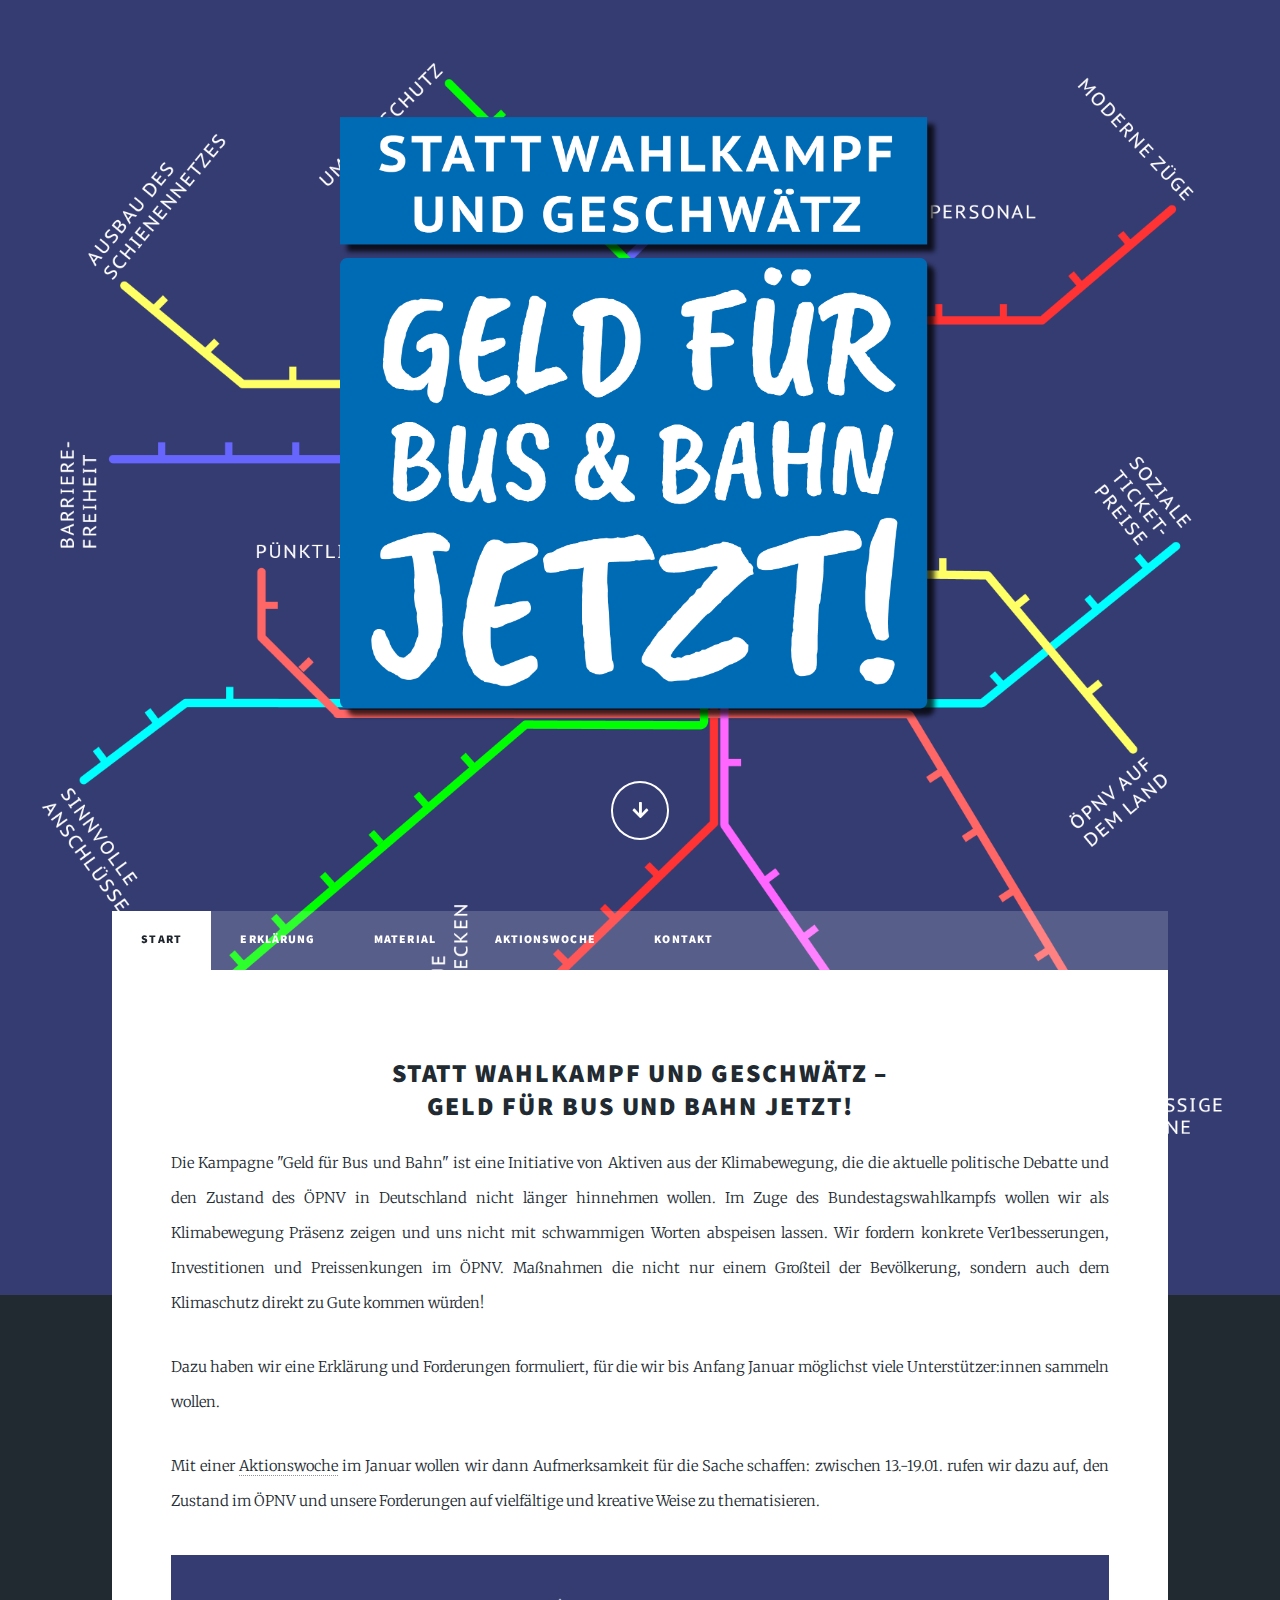
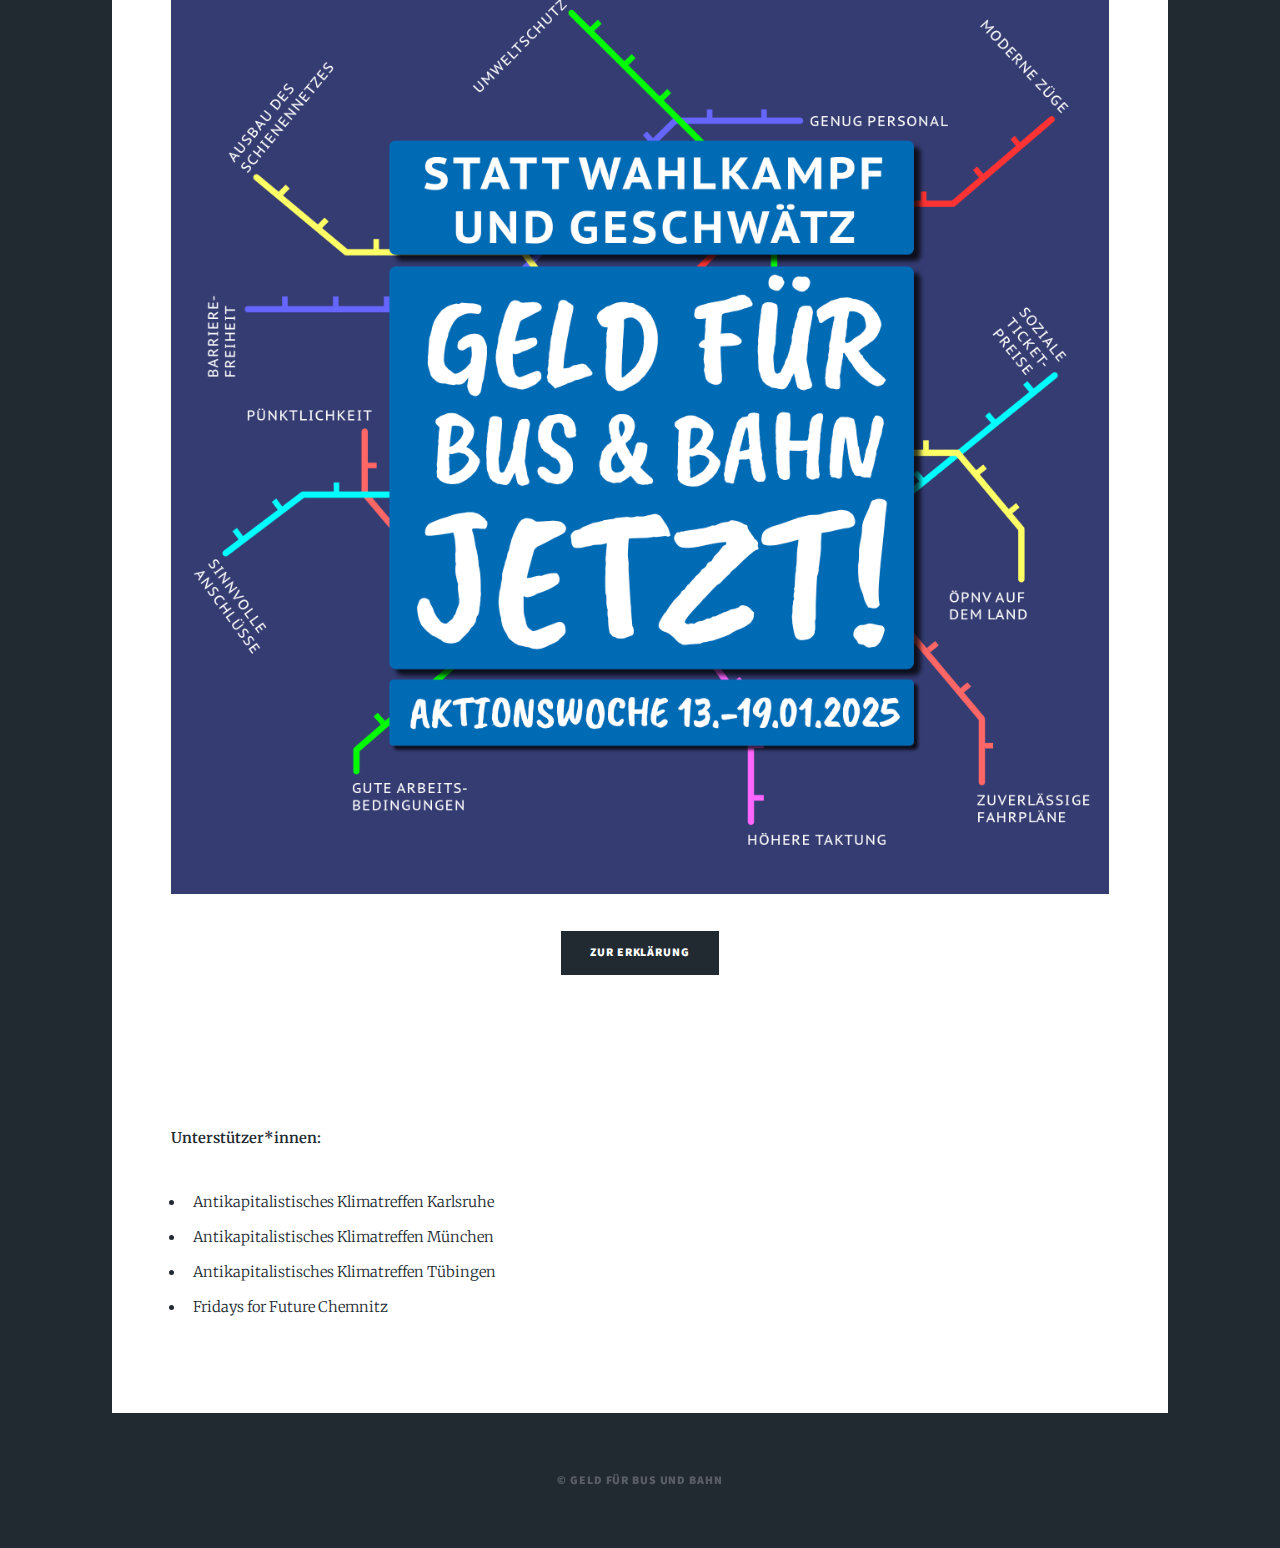
==== commit 6afcde40: "code cleanup (removing unnecessary CSS and JS)" ====
--- a/index.html
+++ b/index.html
@@ -24,17 +24,11 @@
 <div id="wrapper" class="fade-in">
 	<!-- Intro -->
 	<div id="intro">
-		<!--            <h1>Statt Wahlkampf und Geschwätz</h1>-->
-		<!--            <h1>Geld für Bus und Bahn jetzt!</h1>-->
 		<img id="hero" src="images/OEPNV-Hero-crop.png"
 			 alt="Statt Wahlkampf und Geschwätz: Geld für Bus und Bahn Jetzt!"/>
 		<ul class="actions">
 			<li>
-				<a
-						href="#inhaltAbhier"
-						class="button icon solid solo fa-arrow-down scrolly"
-				>Continue</a
-				>
+				<a href="#inhaltAbhier" class="button icon solid solo fa-arrow-down scrolly">Continue</a>
 			</li>
 		</ul>
 	</div>
@@ -106,11 +100,8 @@
 
 <!-- Scripts -->
 <script src="assets/js/jquery.min.js"></script>
-<script src="assets/js/jquery.scrollex.min.js"></script>
 <script src="assets/js/jquery.scrolly.min.js"></script>
-<script src="assets/js/browser.min.js"></script>
 <script src="assets/js/breakpoints.min.js"></script>
-<script src="assets/js/util.js"></script>
 <script src="assets/js/main.js"></script>
 </body>
 </html>
--- a/assets/css/main.css
+++ b/assets/css/main.css
@@ -91,7 +91,6 @@
 	margin: 0;
 	padding: 0;
 	border: 0;
-	font-size: 100%;
 	font: inherit;
 	vertical-align: baseline;
 }
@@ -128,7 +127,6 @@
 blockquote:after,
 q:before,
 q:after {
-	content: "";
 	content: none;
 }
 
@@ -162,9 +160,6 @@
 
 /* Basic */
 
-@-ms-viewport {
-	width: device-width;
-}
 
 body {
 	-ms-overflow-style: scrollbar;
@@ -440,1732 +435,10 @@
 	border-bottom-color: #eeeeee;
 }
 
-/* Row */
-
-.row {
-	display: flex;
-	flex-wrap: wrap;
-	box-sizing: border-box;
-	align-items: stretch;
-}
-
-.row > * {
-	box-sizing: border-box;
-}
-
-.row.gtr-uniform > * > :last-child {
-	margin-bottom: 0;
-}
-
-.row.aln-left {
-	justify-content: flex-start;
-}
-
-.row.aln-center {
-	justify-content: center;
-}
-
-.row.aln-right {
-	justify-content: flex-end;
-}
-
-.row.aln-top {
-	align-items: flex-start;
-}
-
-.row.aln-middle {
-	align-items: center;
-}
-
-.row.aln-bottom {
-	align-items: flex-end;
-}
-
-.row > .imp {
-	order: -1;
-}
-
-.row > .col-1 {
-	width: 8.33333%;
-}
-
-.row > .off-1 {
-	margin-left: 8.33333%;
-}
-
-.row > .col-2 {
-	width: 16.66667%;
-}
-
-.row > .off-2 {
-	margin-left: 16.66667%;
-}
-
-.row > .col-3 {
-	width: 25%;
-}
-
-.row > .off-3 {
-	margin-left: 25%;
-}
-
-.row > .col-4 {
-	width: 33.33333%;
-}
-
-.row > .off-4 {
-	margin-left: 33.33333%;
-}
-
-.row > .col-5 {
-	width: 41.66667%;
-}
-
-.row > .off-5 {
-	margin-left: 41.66667%;
-}
-
-.row > .col-6 {
-	width: 50%;
-}
-
-.row > .off-6 {
-	margin-left: 50%;
-}
-
-.row > .col-7 {
-	width: 58.33333%;
-}
-
-.row > .off-7 {
-	margin-left: 58.33333%;
-}
-
-.row > .col-8 {
-	width: 66.66667%;
-}
-
-.row > .off-8 {
-	margin-left: 66.66667%;
-}
-
-.row > .col-9 {
-	width: 75%;
-}
-
-.row > .off-9 {
-	margin-left: 75%;
-}
-
-.row > .col-10 {
-	width: 83.33333%;
-}
-
-.row > .off-10 {
-	margin-left: 83.33333%;
-}
-
-.row > .col-11 {
-	width: 91.66667%;
-}
-
-.row > .off-11 {
-	margin-left: 91.66667%;
-}
-
-.row > .col-12 {
-	width: 100%;
-}
-
-.row > .off-12 {
-	margin-left: 100%;
-}
-
-.row.gtr-0 {
-	margin-top: 0;
-	margin-left: 0rem;
-}
-
-.row.gtr-0 > * {
-	padding: 0 0 0 0rem;
-}
-
-.row.gtr-0.gtr-uniform {
-	margin-top: 0rem;
-}
-
-.row.gtr-0.gtr-uniform > * {
-	padding-top: 0rem;
-}
-
-.row.gtr-25 {
-	margin-top: 0;
-	margin-left: -0.375rem;
-}
-
-.row.gtr-25 > * {
-	padding: 0 0 0 0.375rem;
-}
-
-.row.gtr-25.gtr-uniform {
-	margin-top: -0.375rem;
-}
-
-.row.gtr-25.gtr-uniform > * {
-	padding-top: 0.375rem;
-}
-
-.row.gtr-50 {
-	margin-top: 0;
-	margin-left: -0.75rem;
-}
-
-.row.gtr-50 > * {
-	padding: 0 0 0 0.75rem;
-}
-
-.row.gtr-50.gtr-uniform {
-	margin-top: -0.75rem;
-}
-
-.row.gtr-50.gtr-uniform > * {
-	padding-top: 0.75rem;
-}
-
-.row {
-	margin-top: 0;
-	margin-left: -1.5rem;
-}
-
-.row > * {
-	padding: 0 0 0 1.5rem;
-}
-
-.row.gtr-uniform {
-	margin-top: -1.5rem;
-}
-
-.row.gtr-uniform > * {
-	padding-top: 1.5rem;
-}
-
-.row.gtr-150 {
-	margin-top: 0;
-	margin-left: -2.25rem;
-}
-
-.row.gtr-150 > * {
-	padding: 0 0 0 2.25rem;
-}
-
-.row.gtr-150.gtr-uniform {
-	margin-top: -2.25rem;
-}
-
-.row.gtr-150.gtr-uniform > * {
-	padding-top: 2.25rem;
-}
-
-.row.gtr-200 {
-	margin-top: 0;
-	margin-left: -3rem;
-}
-
-.row.gtr-200 > * {
-	padding: 0 0 0 3rem;
-}
-
-.row.gtr-200.gtr-uniform {
-	margin-top: -3rem;
-}
-
-.row.gtr-200.gtr-uniform > * {
-	padding-top: 3rem;
-}
-
-@media screen and (max-width: 1680px) {
-	.row {
-		display: flex;
-		flex-wrap: wrap;
-		box-sizing: border-box;
-		align-items: stretch;
-	}
-
-	.row > * {
-		box-sizing: border-box;
-	}
-
-	.row.gtr-uniform > * > :last-child {
-		margin-bottom: 0;
-	}
-
-	.row.aln-left {
-		justify-content: flex-start;
-	}
-
-	.row.aln-center {
-		justify-content: center;
-	}
-
-	.row.aln-right {
-		justify-content: flex-end;
-	}
-
-	.row.aln-top {
-		align-items: flex-start;
-	}
-
-	.row.aln-middle {
-		align-items: center;
-	}
-
-	.row.aln-bottom {
-		align-items: flex-end;
-	}
-
-	.row > .imp-xlarge {
-		order: -1;
-	}
-
-	.row > .col-1-xlarge {
-		width: 8.33333%;
-	}
-
-	.row > .off-1-xlarge {
-		margin-left: 8.33333%;
-	}
-
-	.row > .col-2-xlarge {
-		width: 16.66667%;
-	}
-
-	.row > .off-2-xlarge {
-		margin-left: 16.66667%;
-	}
-
-	.row > .col-3-xlarge {
-		width: 25%;
-	}
-
-	.row > .off-3-xlarge {
-		margin-left: 25%;
-	}
-
-	.row > .col-4-xlarge {
-		width: 33.33333%;
-	}
-
-	.row > .off-4-xlarge {
-		margin-left: 33.33333%;
-	}
-
-	.row > .col-5-xlarge {
-		width: 41.66667%;
-	}
-
-	.row > .off-5-xlarge {
-		margin-left: 41.66667%;
-	}
-
-	.row > .col-6-xlarge {
-		width: 50%;
-	}
-
-	.row > .off-6-xlarge {
-		margin-left: 50%;
-	}
-
-	.row > .col-7-xlarge {
-		width: 58.33333%;
-	}
-
-	.row > .off-7-xlarge {
-		margin-left: 58.33333%;
-	}
-
-	.row > .col-8-xlarge {
-		width: 66.66667%;
-	}
-
-	.row > .off-8-xlarge {
-		margin-left: 66.66667%;
-	}
-
-	.row > .col-9-xlarge {
-		width: 75%;
-	}
-
-	.row > .off-9-xlarge {
-		margin-left: 75%;
-	}
-
-	.row > .col-10-xlarge {
-		width: 83.33333%;
-	}
-
-	.row > .off-10-xlarge {
-		margin-left: 83.33333%;
-	}
-
-	.row > .col-11-xlarge {
-		width: 91.66667%;
-	}
-
-	.row > .off-11-xlarge {
-		margin-left: 91.66667%;
-	}
-
-	.row > .col-12-xlarge {
-		width: 100%;
-	}
-
-	.row > .off-12-xlarge {
-		margin-left: 100%;
-	}
-
-	.row.gtr-0 {
-		margin-top: 0;
-		margin-left: 0rem;
-	}
-
-	.row.gtr-0 > * {
-		padding: 0 0 0 0rem;
-	}
-
-	.row.gtr-0.gtr-uniform {
-		margin-top: 0rem;
-	}
-
-	.row.gtr-0.gtr-uniform > * {
-		padding-top: 0rem;
-	}
-
-	.row.gtr-25 {
-		margin-top: 0;
-		margin-left: -0.375rem;
-	}
-
-	.row.gtr-25 > * {
-		padding: 0 0 0 0.375rem;
-	}
-
-	.row.gtr-25.gtr-uniform {
-		margin-top: -0.375rem;
-	}
-
-	.row.gtr-25.gtr-uniform > * {
-		padding-top: 0.375rem;
-	}
-
-	.row.gtr-50 {
-		margin-top: 0;
-		margin-left: -0.75rem;
-	}
-
-	.row.gtr-50 > * {
-		padding: 0 0 0 0.75rem;
-	}
-
-	.row.gtr-50.gtr-uniform {
-		margin-top: -0.75rem;
-	}
-
-	.row.gtr-50.gtr-uniform > * {
-		padding-top: 0.75rem;
-	}
-
-	.row {
-		margin-top: 0;
-		margin-left: -1.5rem;
-	}
-
-	.row > * {
-		padding: 0 0 0 1.5rem;
-	}
-
-	.row.gtr-uniform {
-		margin-top: -1.5rem;
-	}
-
-	.row.gtr-uniform > * {
-		padding-top: 1.5rem;
-	}
-
-	.row.gtr-150 {
-		margin-top: 0;
-		margin-left: -2.25rem;
-	}
-
-	.row.gtr-150 > * {
-		padding: 0 0 0 2.25rem;
-	}
-
-	.row.gtr-150.gtr-uniform {
-		margin-top: -2.25rem;
-	}
-
-	.row.gtr-150.gtr-uniform > * {
-		padding-top: 2.25rem;
-	}
-
-	.row.gtr-200 {
-		margin-top: 0;
-		margin-left: -3rem;
-	}
-
-	.row.gtr-200 > * {
-		padding: 0 0 0 3rem;
-	}
-
-	.row.gtr-200.gtr-uniform {
-		margin-top: -3rem;
-	}
-
-	.row.gtr-200.gtr-uniform > * {
-		padding-top: 3rem;
-	}
-}
-
-@media screen and (max-width: 1280px) {
-	.row {
-		display: flex;
-		flex-wrap: wrap;
-		box-sizing: border-box;
-		align-items: stretch;
-	}
-
-	.row > * {
-		box-sizing: border-box;
-	}
-
-	.row.gtr-uniform > * > :last-child {
-		margin-bottom: 0;
-	}
-
-	.row.aln-left {
-		justify-content: flex-start;
-	}
-
-	.row.aln-center {
-		justify-content: center;
-	}
-
-	.row.aln-right {
-		justify-content: flex-end;
-	}
-
-	.row.aln-top {
-		align-items: flex-start;
-	}
-
-	.row.aln-middle {
-		align-items: center;
-	}
-
-	.row.aln-bottom {
-		align-items: flex-end;
-	}
-
-	.row > .imp-large {
-		order: -1;
-	}
-
-	.row > .col-1-large {
-		width: 8.33333%;
-	}
-
-	.row > .off-1-large {
-		margin-left: 8.33333%;
-	}
-
-	.row > .col-2-large {
-		width: 16.66667%;
-	}
-
-	.row > .off-2-large {
-		margin-left: 16.66667%;
-	}
-
-	.row > .col-3-large {
-		width: 25%;
-	}
-
-	.row > .off-3-large {
-		margin-left: 25%;
-	}
-
-	.row > .col-4-large {
-		width: 33.33333%;
-	}
-
-	.row > .off-4-large {
-		margin-left: 33.33333%;
-	}
-
-	.row > .col-5-large {
-		width: 41.66667%;
-	}
-
-	.row > .off-5-large {
-		margin-left: 41.66667%;
-	}
-
-	.row > .col-6-large {
-		width: 50%;
-	}
-
-	.row > .off-6-large {
-		margin-left: 50%;
-	}
-
-	.row > .col-7-large {
-		width: 58.33333%;
-	}
-
-	.row > .off-7-large {
-		margin-left: 58.33333%;
-	}
-
-	.row > .col-8-large {
-		width: 66.66667%;
-	}
-
-	.row > .off-8-large {
-		margin-left: 66.66667%;
-	}
-
-	.row > .col-9-large {
-		width: 75%;
-	}
-
-	.row > .off-9-large {
-		margin-left: 75%;
-	}
-
-	.row > .col-10-large {
-		width: 83.33333%;
-	}
-
-	.row > .off-10-large {
-		margin-left: 83.33333%;
-	}
-
-	.row > .col-11-large {
-		width: 91.66667%;
-	}
-
-	.row > .off-11-large {
-		margin-left: 91.66667%;
-	}
-
-	.row > .col-12-large {
-		width: 100%;
-	}
-
-	.row > .off-12-large {
-		margin-left: 100%;
-	}
-
-	.row.gtr-0 {
-		margin-top: 0;
-		margin-left: 0rem;
-	}
-
-	.row.gtr-0 > * {
-		padding: 0 0 0 0rem;
-	}
-
-	.row.gtr-0.gtr-uniform {
-		margin-top: 0rem;
-	}
-
-	.row.gtr-0.gtr-uniform > * {
-		padding-top: 0rem;
-	}
-
-	.row.gtr-25 {
-		margin-top: 0;
-		margin-left: -0.375rem;
-	}
-
-	.row.gtr-25 > * {
-		padding: 0 0 0 0.375rem;
-	}
-
-	.row.gtr-25.gtr-uniform {
-		margin-top: -0.375rem;
-	}
-
-	.row.gtr-25.gtr-uniform > * {
-		padding-top: 0.375rem;
-	}
-
-	.row.gtr-50 {
-		margin-top: 0;
-		margin-left: -0.75rem;
-	}
-
-	.row.gtr-50 > * {
-		padding: 0 0 0 0.75rem;
-	}
-
-	.row.gtr-50.gtr-uniform {
-		margin-top: -0.75rem;
-	}
-
-	.row.gtr-50.gtr-uniform > * {
-		padding-top: 0.75rem;
-	}
-
-	.row {
-		margin-top: 0;
-		margin-left: -1.5rem;
-	}
-
-	.row > * {
-		padding: 0 0 0 1.5rem;
-	}
-
-	.row.gtr-uniform {
-		margin-top: -1.5rem;
-	}
-
-	.row.gtr-uniform > * {
-		padding-top: 1.5rem;
-	}
-
-	.row.gtr-150 {
-		margin-top: 0;
-		margin-left: -2.25rem;
-	}
-
-	.row.gtr-150 > * {
-		padding: 0 0 0 2.25rem;
-	}
-
-	.row.gtr-150.gtr-uniform {
-		margin-top: -2.25rem;
-	}
-
-	.row.gtr-150.gtr-uniform > * {
-		padding-top: 2.25rem;
-	}
-
-	.row.gtr-200 {
-		margin-top: 0;
-		margin-left: -3rem;
-	}
-
-	.row.gtr-200 > * {
-		padding: 0 0 0 3rem;
-	}
-
-	.row.gtr-200.gtr-uniform {
-		margin-top: -3rem;
-	}
-
-	.row.gtr-200.gtr-uniform > * {
-		padding-top: 3rem;
-	}
-}
-
-@media screen and (max-width: 980px) {
-	.row {
-		display: flex;
-		flex-wrap: wrap;
-		box-sizing: border-box;
-		align-items: stretch;
-	}
-
-	.row > * {
-		box-sizing: border-box;
-	}
-
-	.row.gtr-uniform > * > :last-child {
-		margin-bottom: 0;
-	}
-
-	.row.aln-left {
-		justify-content: flex-start;
-	}
-
-	.row.aln-center {
-		justify-content: center;
-	}
-
-	.row.aln-right {
-		justify-content: flex-end;
-	}
-
-	.row.aln-top {
-		align-items: flex-start;
-	}
-
-	.row.aln-middle {
-		align-items: center;
-	}
-
-	.row.aln-bottom {
-		align-items: flex-end;
-	}
-
-	.row > .imp-medium {
-		order: -1;
-	}
-
-	.row > .col-1-medium {
-		width: 8.33333%;
-	}
-
-	.row > .off-1-medium {
-		margin-left: 8.33333%;
-	}
-
-	.row > .col-2-medium {
-		width: 16.66667%;
-	}
-
-	.row > .off-2-medium {
-		margin-left: 16.66667%;
-	}
-
-	.row > .col-3-medium {
-		width: 25%;
-	}
-
-	.row > .off-3-medium {
-		margin-left: 25%;
-	}
-
-	.row > .col-4-medium {
-		width: 33.33333%;
-	}
-
-	.row > .off-4-medium {
-		margin-left: 33.33333%;
-	}
-
-	.row > .col-5-medium {
-		width: 41.66667%;
-	}
-
-	.row > .off-5-medium {
-		margin-left: 41.66667%;
-	}
-
-	.row > .col-6-medium {
-		width: 50%;
-	}
-
-	.row > .off-6-medium {
-		margin-left: 50%;
-	}
-
-	.row > .col-7-medium {
-		width: 58.33333%;
-	}
-
-	.row > .off-7-medium {
-		margin-left: 58.33333%;
-	}
-
-	.row > .col-8-medium {
-		width: 66.66667%;
-	}
-
-	.row > .off-8-medium {
-		margin-left: 66.66667%;
-	}
-
-	.row > .col-9-medium {
-		width: 75%;
-	}
-
-	.row > .off-9-medium {
-		margin-left: 75%;
-	}
-
-	.row > .col-10-medium {
-		width: 83.33333%;
-	}
-
-	.row > .off-10-medium {
-		margin-left: 83.33333%;
-	}
-
-	.row > .col-11-medium {
-		width: 91.66667%;
-	}
-
-	.row > .off-11-medium {
-		margin-left: 91.66667%;
-	}
-
-	.row > .col-12-medium {
-		width: 100%;
-	}
-
-	.row > .off-12-medium {
-		margin-left: 100%;
-	}
-
-	.row.gtr-0 {
-		margin-top: 0;
-		margin-left: 0rem;
-	}
-
-	.row.gtr-0 > * {
-		padding: 0 0 0 0rem;
-	}
-
-	.row.gtr-0.gtr-uniform {
-		margin-top: 0rem;
-	}
-
-	.row.gtr-0.gtr-uniform > * {
-		padding-top: 0rem;
-	}
-
-	.row.gtr-25 {
-		margin-top: 0;
-		margin-left: -0.375rem;
-	}
-
-	.row.gtr-25 > * {
-		padding: 0 0 0 0.375rem;
-	}
-
-	.row.gtr-25.gtr-uniform {
-		margin-top: -0.375rem;
-	}
-
-	.row.gtr-25.gtr-uniform > * {
-		padding-top: 0.375rem;
-	}
-
-	.row.gtr-50 {
-		margin-top: 0;
-		margin-left: -0.75rem;
-	}
-
-	.row.gtr-50 > * {
-		padding: 0 0 0 0.75rem;
-	}
-
-	.row.gtr-50.gtr-uniform {
-		margin-top: -0.75rem;
-	}
-
-	.row.gtr-50.gtr-uniform > * {
-		padding-top: 0.75rem;
-	}
-
-	.row {
-		margin-top: 0;
-		margin-left: -1.5rem;
-	}
-
-	.row > * {
-		padding: 0 0 0 1.5rem;
-	}
-
-	.row.gtr-uniform {
-		margin-top: -1.5rem;
-	}
-
-	.row.gtr-uniform > * {
-		padding-top: 1.5rem;
-	}
-
-	.row.gtr-150 {
-		margin-top: 0;
-		margin-left: -2.25rem;
-	}
-
-	.row.gtr-150 > * {
-		padding: 0 0 0 2.25rem;
-	}
-
-	.row.gtr-150.gtr-uniform {
-		margin-top: -2.25rem;
-	}
-
-	.row.gtr-150.gtr-uniform > * {
-		padding-top: 2.25rem;
-	}
-
-	.row.gtr-200 {
-		margin-top: 0;
-		margin-left: -3rem;
-	}
-
-	.row.gtr-200 > * {
-		padding: 0 0 0 3rem;
-	}
-
-	.row.gtr-200.gtr-uniform {
-		margin-top: -3rem;
-	}
-
-	.row.gtr-200.gtr-uniform > * {
-		padding-top: 3rem;
-	}
-}
-
-@media screen and (max-width: 736px) {
-	.row {
-		display: flex;
-		flex-wrap: wrap;
-		box-sizing: border-box;
-		align-items: stretch;
-	}
-
-	.row > * {
-		box-sizing: border-box;
-	}
-
-	.row.gtr-uniform > * > :last-child {
-		margin-bottom: 0;
-	}
-
-	.row.aln-left {
-		justify-content: flex-start;
-	}
-
-	.row.aln-center {
-		justify-content: center;
-	}
-
-	.row.aln-right {
-		justify-content: flex-end;
-	}
-
-	.row.aln-top {
-		align-items: flex-start;
-	}
-
-	.row.aln-middle {
-		align-items: center;
-	}
-
-	.row.aln-bottom {
-		align-items: flex-end;
-	}
-
-	.row > .imp-small {
-		order: -1;
-	}
-
-	.row > .col-1-small {
-		width: 8.33333%;
-	}
-
-	.row > .off-1-small {
-		margin-left: 8.33333%;
-	}
-
-	.row > .col-2-small {
-		width: 16.66667%;
-	}
-
-	.row > .off-2-small {
-		margin-left: 16.66667%;
-	}
-
-	.row > .col-3-small {
-		width: 25%;
-	}
-
-	.row > .off-3-small {
-		margin-left: 25%;
-	}
-
-	.row > .col-4-small {
-		width: 33.33333%;
-	}
-
-	.row > .off-4-small {
-		margin-left: 33.33333%;
-	}
-
-	.row > .col-5-small {
-		width: 41.66667%;
-	}
-
-	.row > .off-5-small {
-		margin-left: 41.66667%;
-	}
-
-	.row > .col-6-small {
-		width: 50%;
-	}
-
-	.row > .off-6-small {
-		margin-left: 50%;
-	}
-
-	.row > .col-7-small {
-		width: 58.33333%;
-	}
-
-	.row > .off-7-small {
-		margin-left: 58.33333%;
-	}
-
-	.row > .col-8-small {
-		width: 66.66667%;
-	}
-
-	.row > .off-8-small {
-		margin-left: 66.66667%;
-	}
-
-	.row > .col-9-small {
-		width: 75%;
-	}
-
-	.row > .off-9-small {
-		margin-left: 75%;
-	}
-
-	.row > .col-10-small {
-		width: 83.33333%;
-	}
-
-	.row > .off-10-small {
-		margin-left: 83.33333%;
-	}
-
-	.row > .col-11-small {
-		width: 91.66667%;
-	}
-
-	.row > .off-11-small {
-		margin-left: 91.66667%;
-	}
-
-	.row > .col-12-small {
-		width: 100%;
-	}
-
-	.row > .off-12-small {
-		margin-left: 100%;
-	}
-
-	.row.gtr-0 {
-		margin-top: 0;
-		margin-left: 0rem;
-	}
-
-	.row.gtr-0 > * {
-		padding: 0 0 0 0rem;
-	}
-
-	.row.gtr-0.gtr-uniform {
-		margin-top: 0rem;
-	}
-
-	.row.gtr-0.gtr-uniform > * {
-		padding-top: 0rem;
-	}
-
-	.row.gtr-25 {
-		margin-top: 0;
-		margin-left: -0.375rem;
-	}
-
-	.row.gtr-25 > * {
-		padding: 0 0 0 0.375rem;
-	}
-
-	.row.gtr-25.gtr-uniform {
-		margin-top: -0.375rem;
-	}
-
-	.row.gtr-25.gtr-uniform > * {
-		padding-top: 0.375rem;
-	}
-
-	.row.gtr-50 {
-		margin-top: 0;
-		margin-left: -0.75rem;
-	}
-
-	.row.gtr-50 > * {
-		padding: 0 0 0 0.75rem;
-	}
-
-	.row.gtr-50.gtr-uniform {
-		margin-top: -0.75rem;
-	}
-
-	.row.gtr-50.gtr-uniform > * {
-		padding-top: 0.75rem;
-	}
-
-	.row {
-		margin-top: 0;
-		margin-left: -1.5rem;
-	}
-
-	.row > * {
-		padding: 0 0 0 1.5rem;
-	}
-
-	.row.gtr-uniform {
-		margin-top: -1.5rem;
-	}
-
-	.row.gtr-uniform > * {
-		padding-top: 1.5rem;
-	}
-
-	.row.gtr-150 {
-		margin-top: 0;
-		margin-left: -2.25rem;
-	}
-
-	.row.gtr-150 > * {
-		padding: 0 0 0 2.25rem;
-	}
-
-	.row.gtr-150.gtr-uniform {
-		margin-top: -2.25rem;
-	}
-
-	.row.gtr-150.gtr-uniform > * {
-		padding-top: 2.25rem;
-	}
-
-	.row.gtr-200 {
-		margin-top: 0;
-		margin-left: -3rem;
-	}
-
-	.row.gtr-200 > * {
-		padding: 0 0 0 3rem;
-	}
-
-	.row.gtr-200.gtr-uniform {
-		margin-top: -3rem;
-	}
-
-	.row.gtr-200.gtr-uniform > * {
-		padding-top: 3rem;
-	}
-}
-
-@media screen and (max-width: 480px) {
-	.row {
-		display: flex;
-		flex-wrap: wrap;
-		box-sizing: border-box;
-		align-items: stretch;
-	}
-
-	.row > * {
-		box-sizing: border-box;
-	}
-
-	.row.gtr-uniform > * > :last-child {
-		margin-bottom: 0;
-	}
-
-	.row.aln-left {
-		justify-content: flex-start;
-	}
-
-	.row.aln-center {
-		justify-content: center;
-	}
-
-	.row.aln-right {
-		justify-content: flex-end;
-	}
-
-	.row.aln-top {
-		align-items: flex-start;
-	}
-
-	.row.aln-middle {
-		align-items: center;
-	}
-
-	.row.aln-bottom {
-		align-items: flex-end;
-	}
-
-	.row > .imp-xsmall {
-		order: -1;
-	}
-
-	.row > .col-1-xsmall {
-		width: 8.33333%;
-	}
-
-	.row > .off-1-xsmall {
-		margin-left: 8.33333%;
-	}
-
-	.row > .col-2-xsmall {
-		width: 16.66667%;
-	}
-
-	.row > .off-2-xsmall {
-		margin-left: 16.66667%;
-	}
-
-	.row > .col-3-xsmall {
-		width: 25%;
-	}
-
-	.row > .off-3-xsmall {
-		margin-left: 25%;
-	}
-
-	.row > .col-4-xsmall {
-		width: 33.33333%;
-	}
-
-	.row > .off-4-xsmall {
-		margin-left: 33.33333%;
-	}
-
-	.row > .col-5-xsmall {
-		width: 41.66667%;
-	}
-
-	.row > .off-5-xsmall {
-		margin-left: 41.66667%;
-	}
-
-	.row > .col-6-xsmall {
-		width: 50%;
-	}
-
-	.row > .off-6-xsmall {
-		margin-left: 50%;
-	}
-
-	.row > .col-7-xsmall {
-		width: 58.33333%;
-	}
-
-	.row > .off-7-xsmall {
-		margin-left: 58.33333%;
-	}
-
-	.row > .col-8-xsmall {
-		width: 66.66667%;
-	}
-
-	.row > .off-8-xsmall {
-		margin-left: 66.66667%;
-	}
-
-	.row > .col-9-xsmall {
-		width: 75%;
-	}
-
-	.row > .off-9-xsmall {
-		margin-left: 75%;
-	}
-
-	.row > .col-10-xsmall {
-		width: 83.33333%;
-	}
-
-	.row > .off-10-xsmall {
-		margin-left: 83.33333%;
-	}
-
-	.row > .col-11-xsmall {
-		width: 91.66667%;
-	}
-
-	.row > .off-11-xsmall {
-		margin-left: 91.66667%;
-	}
-
-	.row > .col-12-xsmall {
-		width: 100%;
-	}
-
-	.row > .off-12-xsmall {
-		margin-left: 100%;
-	}
-
-	.row.gtr-0 {
-		margin-top: 0;
-		margin-left: 0rem;
-	}
-
-	.row.gtr-0 > * {
-		padding: 0 0 0 0rem;
-	}
-
-	.row.gtr-0.gtr-uniform {
-		margin-top: 0rem;
-	}
-
-	.row.gtr-0.gtr-uniform > * {
-		padding-top: 0rem;
-	}
-
-	.row.gtr-25 {
-		margin-top: 0;
-		margin-left: -0.375rem;
-	}
-
-	.row.gtr-25 > * {
-		padding: 0 0 0 0.375rem;
-	}
-
-	.row.gtr-25.gtr-uniform {
-		margin-top: -0.375rem;
-	}
-
-	.row.gtr-25.gtr-uniform > * {
-		padding-top: 0.375rem;
-	}
-
-	.row.gtr-50 {
-		margin-top: 0;
-		margin-left: -0.75rem;
-	}
-
-	.row.gtr-50 > * {
-		padding: 0 0 0 0.75rem;
-	}
-
-	.row.gtr-50.gtr-uniform {
-		margin-top: -0.75rem;
-	}
-
-	.row.gtr-50.gtr-uniform > * {
-		padding-top: 0.75rem;
-	}
-
-	.row {
-		margin-top: 0;
-		margin-left: -1.5rem;
-	}
-
-	.row > * {
-		padding: 0 0 0 1.5rem;
-	}
-
-	.row.gtr-uniform {
-		margin-top: -1.5rem;
-	}
-
-	.row.gtr-uniform > * {
-		padding-top: 1.5rem;
-	}
-
-	.row.gtr-150 {
-		margin-top: 0;
-		margin-left: -2.25rem;
-	}
-
-	.row.gtr-150 > * {
-		padding: 0 0 0 2.25rem;
-	}
-
-	.row.gtr-150.gtr-uniform {
-		margin-top: -2.25rem;
-	}
-
-	.row.gtr-150.gtr-uniform > * {
-		padding-top: 2.25rem;
-	}
-
-	.row.gtr-200 {
-		margin-top: 0;
-		margin-left: -3rem;
-	}
-
-	.row.gtr-200 > * {
-		padding: 0 0 0 3rem;
-	}
-
-	.row.gtr-200.gtr-uniform {
-		margin-top: -3rem;
-	}
-
-	.row.gtr-200.gtr-uniform > * {
-		padding-top: 3rem;
-	}
-}
-
-@media screen and (max-width: 360px) {
-	.row {
-		display: flex;
-		flex-wrap: wrap;
-		box-sizing: border-box;
-		align-items: stretch;
-	}
-
-	.row > * {
-		box-sizing: border-box;
-	}
-
-	.row.gtr-uniform > * > :last-child {
-		margin-bottom: 0;
-	}
-
-	.row.aln-left {
-		justify-content: flex-start;
-	}
-
-	.row.aln-center {
-		justify-content: center;
-	}
-
-	.row.aln-right {
-		justify-content: flex-end;
-	}
-
-	.row.aln-top {
-		align-items: flex-start;
-	}
-
-	.row.aln-middle {
-		align-items: center;
-	}
-
-	.row.aln-bottom {
-		align-items: flex-end;
-	}
-
-	.row > .imp-xxsmall {
-		order: -1;
-	}
-
-	.row > .col-1-xxsmall {
-		width: 8.33333%;
-	}
-
-	.row > .off-1-xxsmall {
-		margin-left: 8.33333%;
-	}
-
-	.row > .col-2-xxsmall {
-		width: 16.66667%;
-	}
-
-	.row > .off-2-xxsmall {
-		margin-left: 16.66667%;
-	}
-
-	.row > .col-3-xxsmall {
-		width: 25%;
-	}
-
-	.row > .off-3-xxsmall {
-		margin-left: 25%;
-	}
-
-	.row > .col-4-xxsmall {
-		width: 33.33333%;
-	}
-
-	.row > .off-4-xxsmall {
-		margin-left: 33.33333%;
-	}
-
-	.row > .col-5-xxsmall {
-		width: 41.66667%;
-	}
-
-	.row > .off-5-xxsmall {
-		margin-left: 41.66667%;
-	}
-
-	.row > .col-6-xxsmall {
-		width: 50%;
-	}
-
-	.row > .off-6-xxsmall {
-		margin-left: 50%;
-	}
-
-	.row > .col-7-xxsmall {
-		width: 58.33333%;
-	}
-
-	.row > .off-7-xxsmall {
-		margin-left: 58.33333%;
-	}
-
-	.row > .col-8-xxsmall {
-		width: 66.66667%;
-	}
-
-	.row > .off-8-xxsmall {
-		margin-left: 66.66667%;
-	}
-
-	.row > .col-9-xxsmall {
-		width: 75%;
-	}
-
-	.row > .off-9-xxsmall {
-		margin-left: 75%;
-	}
-
-	.row > .col-10-xxsmall {
-		width: 83.33333%;
-	}
-
-	.row > .off-10-xxsmall {
-		margin-left: 83.33333%;
-	}
-
-	.row > .col-11-xxsmall {
-		width: 91.66667%;
-	}
-
-	.row > .off-11-xxsmall {
-		margin-left: 91.66667%;
-	}
-
-	.row > .col-12-xxsmall {
-		width: 100%;
-	}
-
-	.row > .off-12-xxsmall {
-		margin-left: 100%;
-	}
-
-	.row.gtr-0 {
-		margin-top: 0;
-		margin-left: 0rem;
-	}
-
-	.row.gtr-0 > * {
-		padding: 0 0 0 0rem;
-	}
-
-	.row.gtr-0.gtr-uniform {
-		margin-top: 0rem;
-	}
-
-	.row.gtr-0.gtr-uniform > * {
-		padding-top: 0rem;
-	}
-
-	.row.gtr-25 {
-		margin-top: 0;
-		margin-left: -0.375rem;
-	}
-
-	.row.gtr-25 > * {
-		padding: 0 0 0 0.375rem;
-	}
-
-	.row.gtr-25.gtr-uniform {
-		margin-top: -0.375rem;
-	}
-
-	.row.gtr-25.gtr-uniform > * {
-		padding-top: 0.375rem;
-	}
-
-	.row.gtr-50 {
-		margin-top: 0;
-		margin-left: -0.75rem;
-	}
-
-	.row.gtr-50 > * {
-		padding: 0 0 0 0.75rem;
-	}
-
-	.row.gtr-50.gtr-uniform {
-		margin-top: -0.75rem;
-	}
-
-	.row.gtr-50.gtr-uniform > * {
-		padding-top: 0.75rem;
-	}
-
-	.row {
-		margin-top: 0;
-		margin-left: -1.5rem;
-	}
-
-	.row > * {
-		padding: 0 0 0 1.5rem;
-	}
-
-	.row.gtr-uniform {
-		margin-top: -1.5rem;
-	}
-
-	.row.gtr-uniform > * {
-		padding-top: 1.5rem;
-	}
-
-	.row.gtr-150 {
-		margin-top: 0;
-		margin-left: -2.25rem;
-	}
-
-	.row.gtr-150 > * {
-		padding: 0 0 0 2.25rem;
-	}
-
-	.row.gtr-150.gtr-uniform {
-		margin-top: -2.25rem;
-	}
-
-	.row.gtr-150.gtr-uniform > * {
-		padding-top: 2.25rem;
-	}
-
-	.row.gtr-200 {
-		margin-top: 0;
-		margin-left: -3rem;
-	}
-
-	.row.gtr-200 > * {
-		padding: 0 0 0 3rem;
-	}
-
-	.row.gtr-200.gtr-uniform {
-		margin-top: -3rem;
-	}
-
-	.row.gtr-200.gtr-uniform > * {
-		padding-top: 3rem;
-	}
-}
-
-/* Box */
-
-.box {
-	border: solid 2px;
-	margin-bottom: 2rem;
-	padding: 1.5rem;
-}
-
-.box > :last-child,
-.box > :last-child > :last-child,
-.box > :last-child > :last-child > :last-child {
-	margin-bottom: 0;
-}
-
-.box.alt {
-	border: 0;
-	border-radius: 0;
-	padding: 0;
-}
-
-.box {
-	border-color: #eeeeee;
-}
-
 /* Button */
+div.row {
+	text-align: center;
+}
 
 input[type="submit"],
 input[type="reset"],
@@ -2522,7 +795,12 @@
 }
 
 input[type="checkbox"] + label:before,
-input[type="radio"] + label:before {
+input[type="radio"] + label:before,
+#navPanel .close:before,
+#navPanelToggle:before,
+.pagination .next:before,
+.pagination .previous:before,
+#navPanel .close:before {
 	-moz-osx-font-smoothing: grayscale;
 	-webkit-font-smoothing: antialiased;
 	display: inline-block;
@@ -2531,7 +809,7 @@
 	text-rendering: auto;
 	line-height: 1;
 	text-transform: none !important;
-	font-family: "Font Awesome 5 Free";
+	font-family: "Font Awesome 5 Free", sans-serif;
 	font-weight: 900;
 }
 
@@ -2672,7 +950,7 @@
 	text-rendering: auto;
 	line-height: 1;
 	text-transform: none !important;
-	font-family: "Font Awesome 5 Free";
+	font-family: "Font Awesome 5 Free", sans-serif;
 	font-weight: 400;
 }
 
@@ -2689,7 +967,7 @@
 }
 
 .icon.brands:before {
-	font-family: "Font Awesome 5 Brands";
+	font-family: "Font Awesome 5 Brands", sans-serif;
 }
 
 /* Image */
@@ -3028,7 +1306,6 @@
 header > .date {
 	display: block;
 	font-size: 0.8rem;
-	height: 1;
 	margin: 0 0 1rem 0;
 	position: relative;
 }
@@ -3212,9 +1489,7 @@
 /* Pagination */
 
 .pagination {
-	display: -moz-inline-flex;
 	display: -webkit-inline-flex;
-	display: -ms-inline-flex;
 	display: inline-flex;
 	-moz-user-select: none;
 	-webkit-user-select: none;
@@ -3263,20 +1538,6 @@
 
 .pagination .next:before,
 .pagination .previous:before {
-	-moz-osx-font-smoothing: grayscale;
-	-webkit-font-smoothing: antialiased;
-	display: inline-block;
-	font-style: normal;
-	font-variant: normal;
-	text-rendering: auto;
-	line-height: 1;
-	text-transform: none !important;
-	font-family: "Font Awesome 5 Free";
-	font-weight: 900;
-}
-
-.pagination .next:before,
-.pagination .previous:before {
 	display: inline-block;
 	color: inherit !important;
 	line-height: inherit;
@@ -3418,7 +1679,6 @@
 	-ms-flex-direction: column;
 	flex-direction: column;
 	-moz-justify-content: -moz-flex-end;
-	-webkit-justify-content: -webkit-flex-end;
 	-ms-justify-content: -ms-flex-end;
 	justify-content: flex-end;
 	-moz-transition: opacity 1s ease, -moz-transform 1s ease;
@@ -3612,7 +1872,7 @@
 
 	#intro p {
 		font-size: 1rem;
-		margin-top: 0rem;
+		margin-top: 0;
 	}
 
 	#intro .actions {
@@ -3637,7 +1897,6 @@
 	-ms-flex-direction: column;
 	flex-direction: column;
 	-moz-justify-content: -moz-flex-end;
-	-webkit-justify-content: -webkit-flex-end;
 	-ms-justify-content: -ms-flex-end;
 	justify-content: flex-end;
 	pointer-events: none;
@@ -3973,7 +2232,6 @@
 	-ms-flex-wrap: wrap;
 	flex-wrap: wrap;
 	-moz-align-items: -moz-stretch;
-	-webkit-align-items: -webkit-stretch;
 	-ms-align-items: -ms-stretch;
 	align-items: stretch;
 	text-align: left;
@@ -4423,7 +2681,6 @@
 
 #footer > section.split.contact > section.alt {
 	-moz-align-items: -moz-flex-start;
-	-webkit-align-items: -webkit-flex-start;
 	-ms-align-items: -ms-flex-start;
 	align-items: flex-start;
 }
@@ -4648,19 +2905,6 @@
 	padding: 0.375rem 1.25rem;
 	text-transform: uppercase;
 	z-index: 10001;
-}
-
-#navPanelToggle:before {
-	-moz-osx-font-smoothing: grayscale;
-	-webkit-font-smoothing: antialiased;
-	display: inline-block;
-	font-style: normal;
-	font-variant: normal;
-	text-rendering: auto;
-	line-height: 1;
-	text-transform: none !important;
-	font-family: "Font Awesome 5 Free";
-	font-weight: 900;
 }
 
 #navPanelToggle:before {
@@ -4733,7 +2977,6 @@
 	display: block;
 	font-family: "Source Sans Pro", Helvetica, sans-serif;
 	font-size: 0.9rem;
-	font-size: 0.9rem;
 	font-weight: 900;
 	letter-spacing: 0.075em;
 	padding: 0.75rem 0;
@@ -4766,18 +3009,6 @@
 	width: 7rem;
 }
 
-#navPanel .close:before {
-	-moz-osx-font-smoothing: grayscale;
-	-webkit-font-smoothing: antialiased;
-	display: inline-block;
-	font-style: normal;
-	font-variant: normal;
-	text-rendering: auto;
-	line-height: 1;
-	text-transform: none !important;
-	font-family: "Font Awesome 5 Free";
-	font-weight: 900;
-}
 
 #navPanel .close:before {
 	content: "\f00d";
--- a/assets/css/noscript.css
+++ b/assets/css/noscript.css
@@ -1,4 +1,4 @@
-@import url(font-awesome.min.css);
+@import url(fontawesome-all.min.css);
 
 /*
 	Massively by HTML5 UP
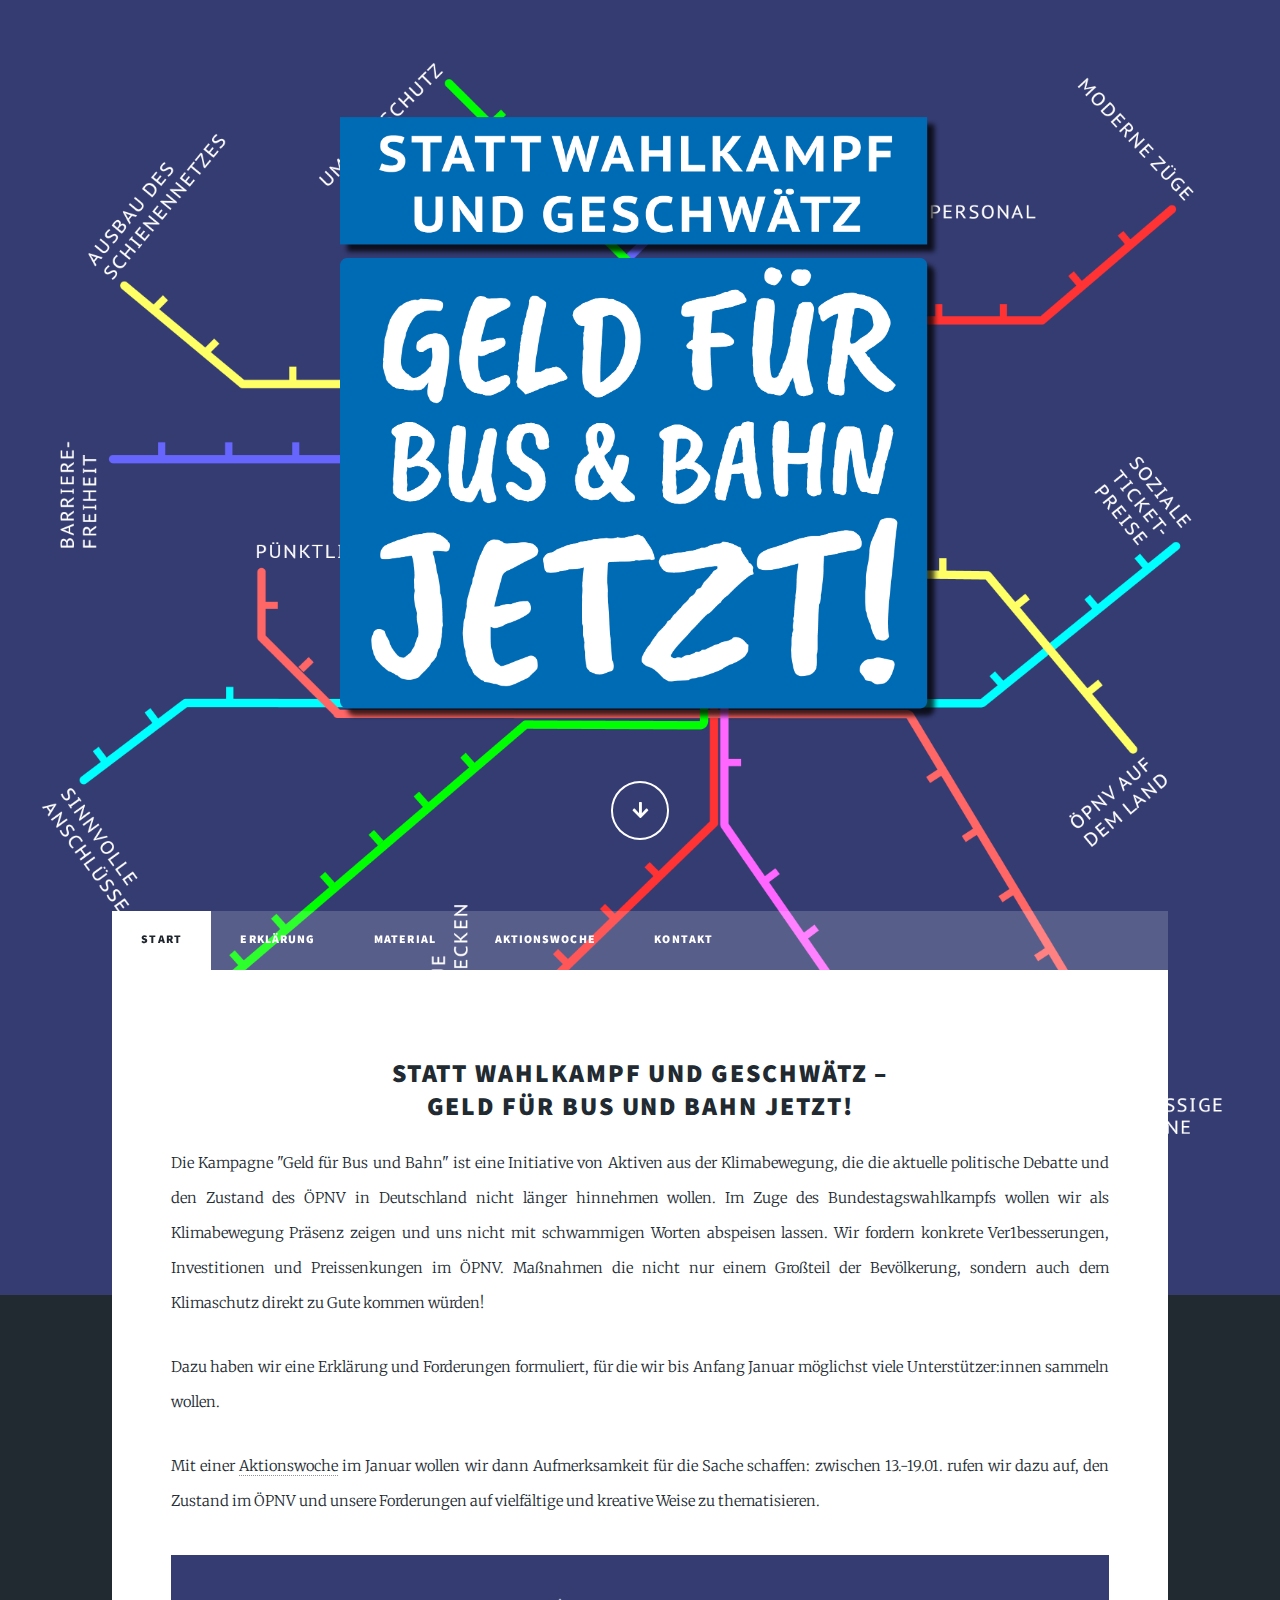
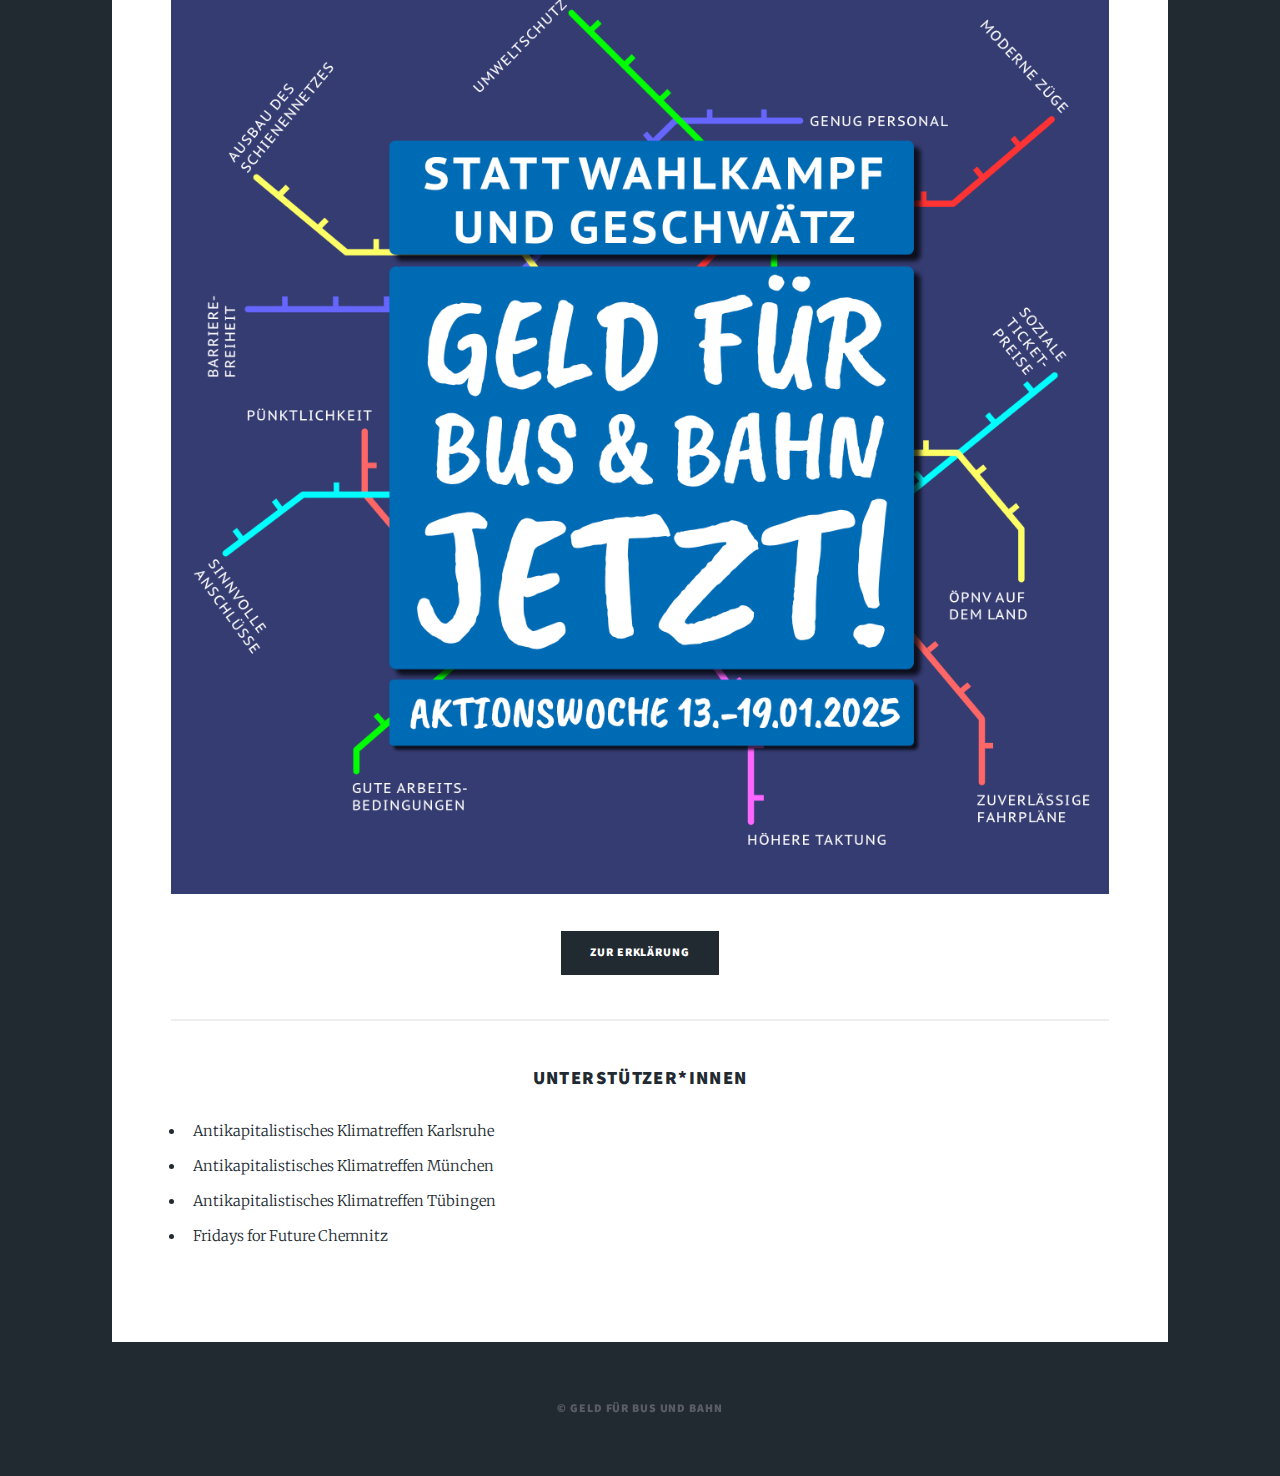
==== commit 3b873dab: "changed texts" ====
--- a/index.html
+++ b/index.html
@@ -77,11 +77,8 @@
 			<div class="row">
 				<a class="button primary" href="erklaerung.html">Zur Erklärung</a>
 			</div>
-
-		</section>
-
-		<section class="post">
-			<p><b>Unterstützer*innen:</b></p>
+			<hr>
+			<h3>Unterstützer*innen</h3>
 			<ul>
 				<li>Antikapitalistisches Klimatreffen Karlsruhe</li>
 				<li>Antikapitalistisches Klimatreffen München</li>
--- a/assets/css/main.css
+++ b/assets/css/main.css
@@ -413,6 +413,11 @@
 	color: #212931;
 }
 
+p.small {
+	font-size: small;
+	line-height: normal;
+}
+
 h1,
 h2,
 h3,
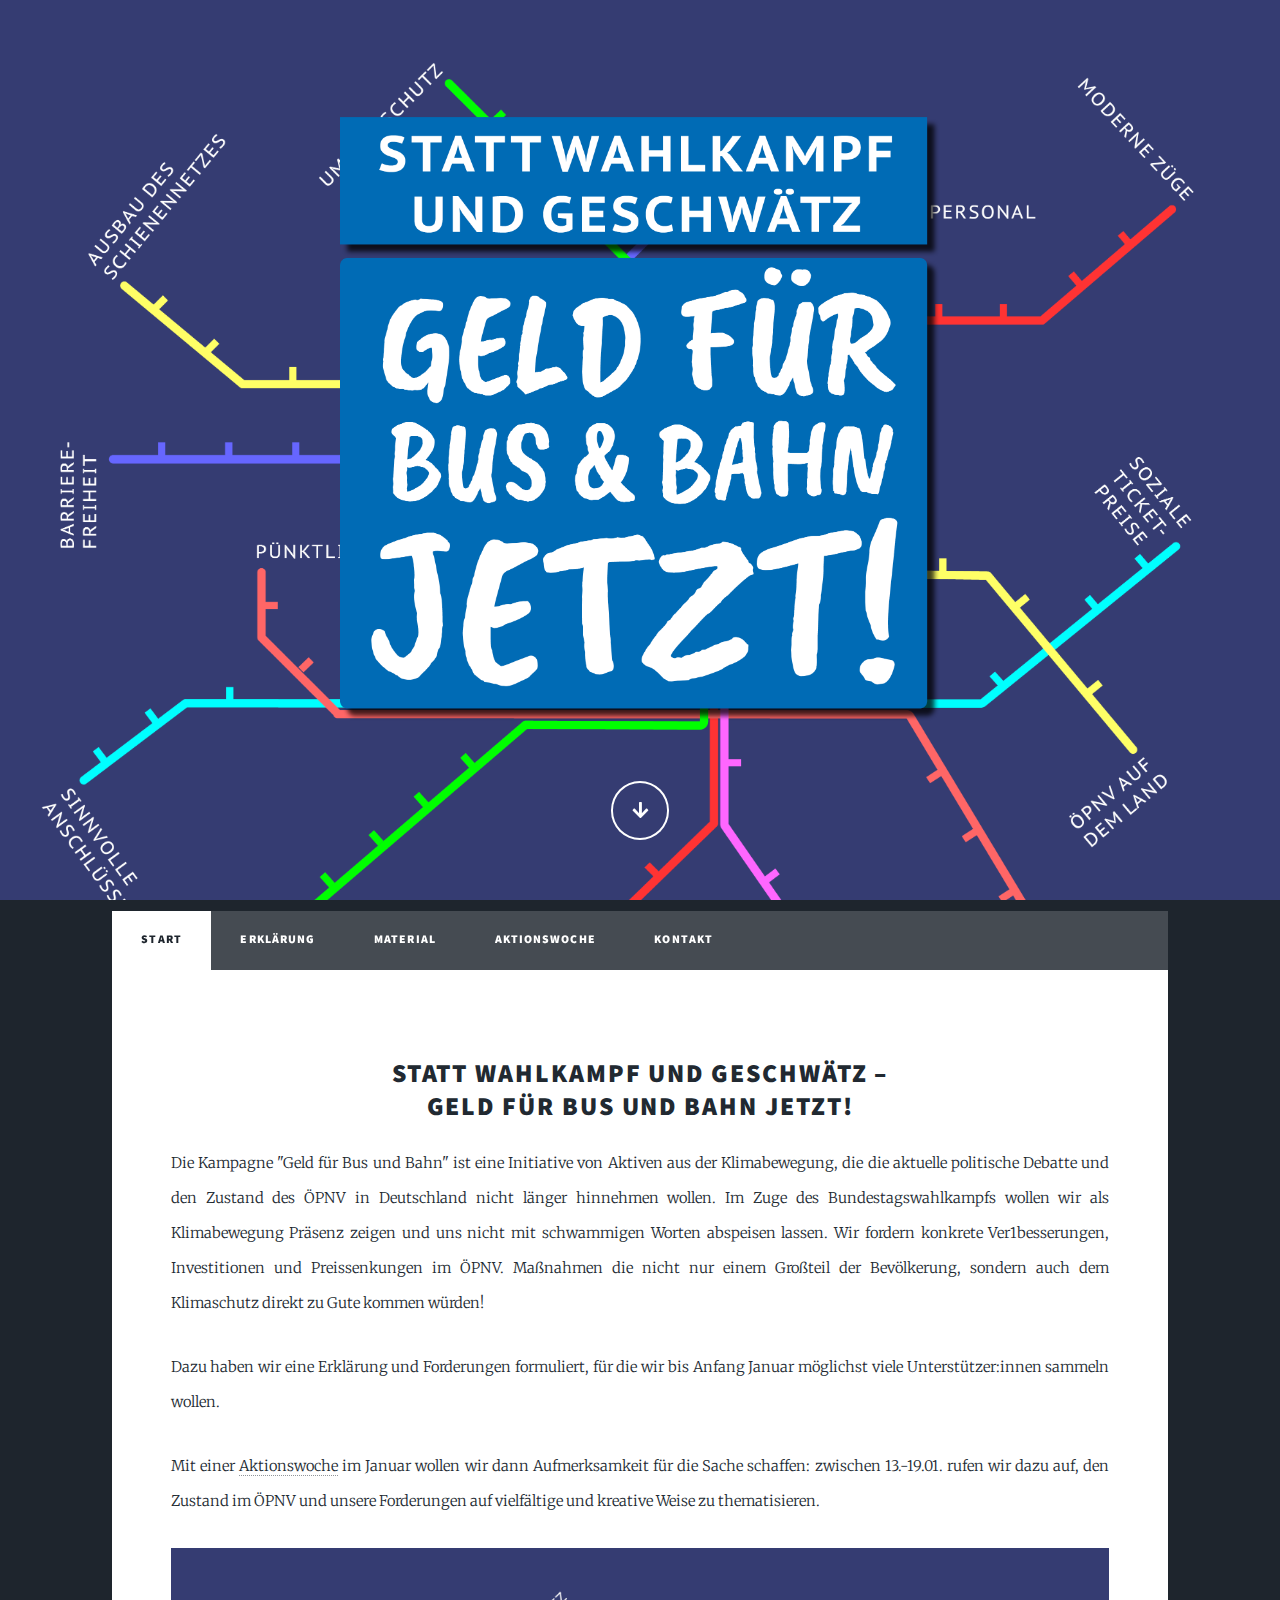
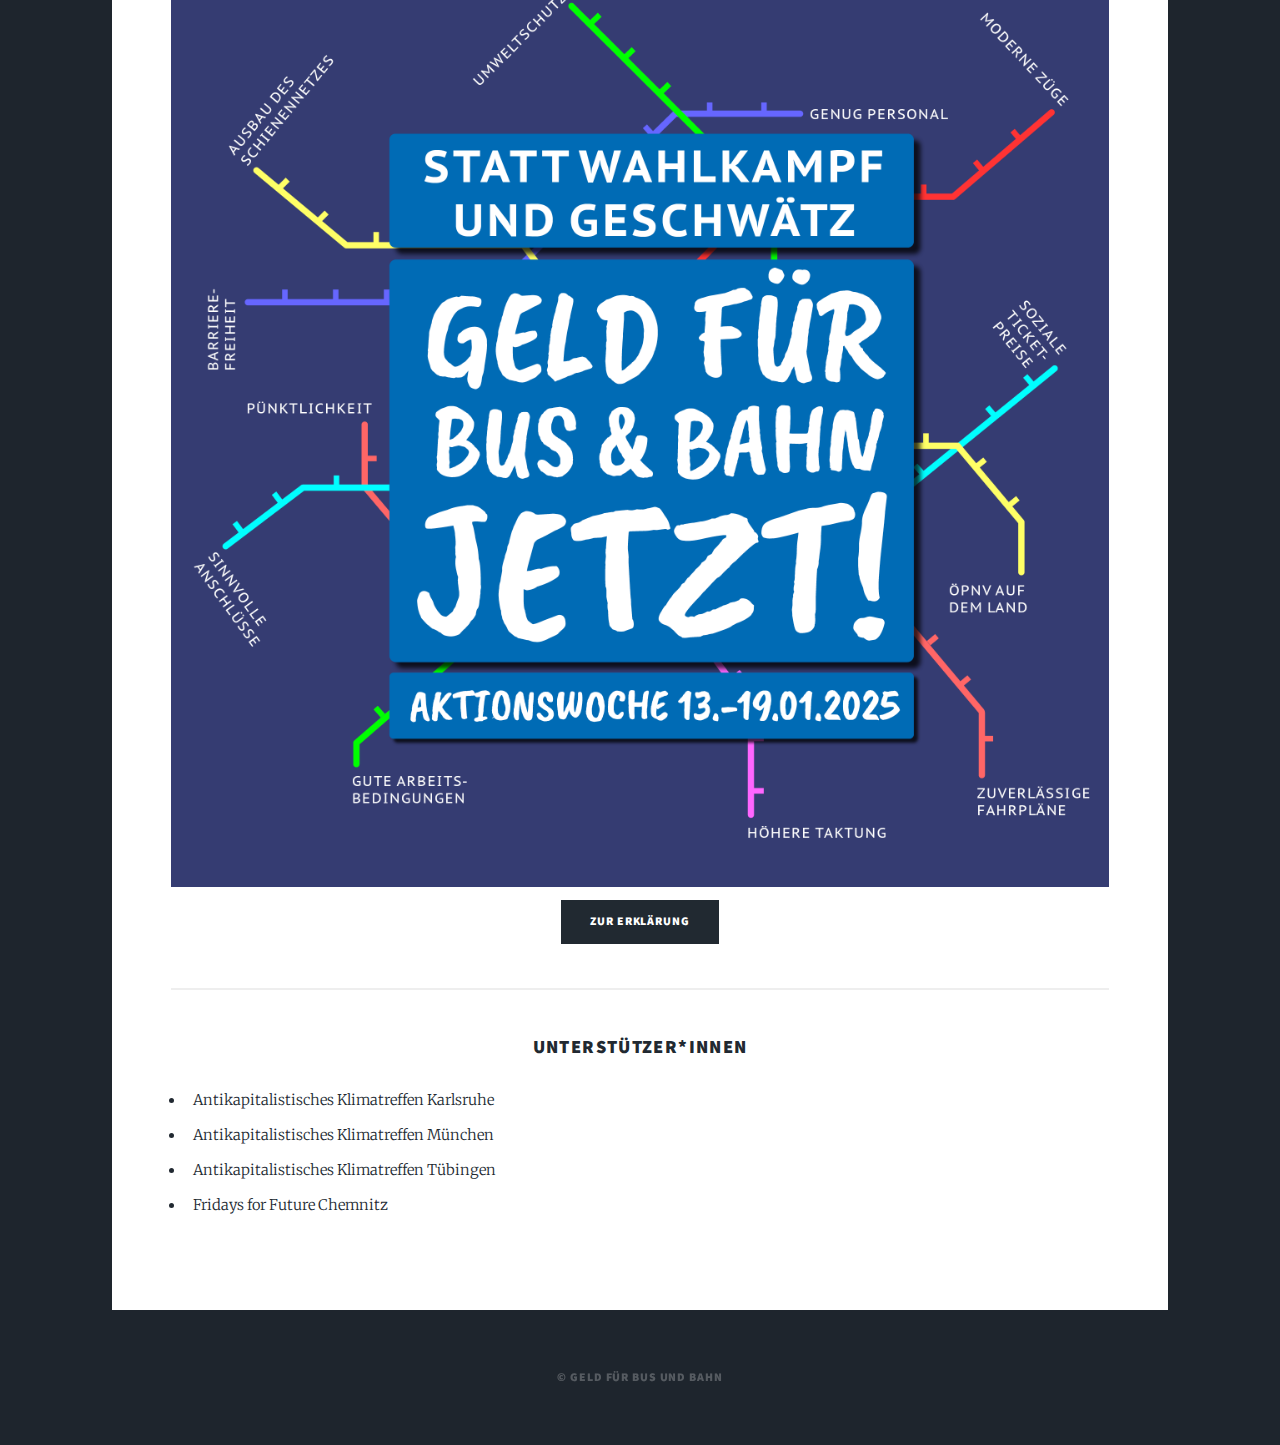
==== commit c1a2bb62: "re-add JS" ====
--- a/index.html
+++ b/index.html
@@ -98,7 +98,10 @@
 <!-- Scripts -->
 <script src="assets/js/jquery.min.js"></script>
 <script src="assets/js/jquery.scrolly.min.js"></script>
+<script src="assets/js/jquery.scrollex.min.js"></script>
+<script src="assets/js/browser.min.js"></script>
 <script src="assets/js/breakpoints.min.js"></script>
+<script src="assets/js/util.js"></script>
 <script src="assets/js/main.js"></script>
 </body>
 </html>
--- a/assets/css/main.css
+++ b/assets/css/main.css
@@ -440,6 +440,25 @@
 	border-bottom-color: #eeeeee;
 }
 
+div.box {
+	display: flex;
+	flex-wrap: wrap;
+	justify-content: center;
+	gap: 1rem;
+}
+
+.box > .col-3 {
+	max-width: 288px;
+}
+.box > .col-3 > .image {
+	width: 100%;
+}
+.box > .col-3 > .image > img {
+	width: 100%;
+	min-width: 120px;
+}
+
+
 /* Button */
 div.row {
 	text-align: center;
@@ -1009,20 +1028,6 @@
 	top: 0.75rem;
 }
 
-.image.fit {
-	display: block;
-	margin: 2.5rem 0;
-	width: 100%;
-}
-
-.image.fit:first-child {
-	margin-top: 0;
-}
-
-.image.fit img {
-	width: 100%;
-}
-
 .image.main {
 	display: block;
 	margin: 4rem 0;
@@ -1034,6 +1039,10 @@
 }
 
 .image.main img {
+	width: 100%;
+}
+
+.image.fit img {
 	width: 100%;
 }
 
@@ -2401,10 +2410,6 @@
 	border-bottom-color: #e2e2e2;
 }
 
-#footer .box {
-	border-color: #e2e2e2;
-}
-
 #footer input[type="submit"],
 #footer input[type="reset"],
 #footer input[type="button"],
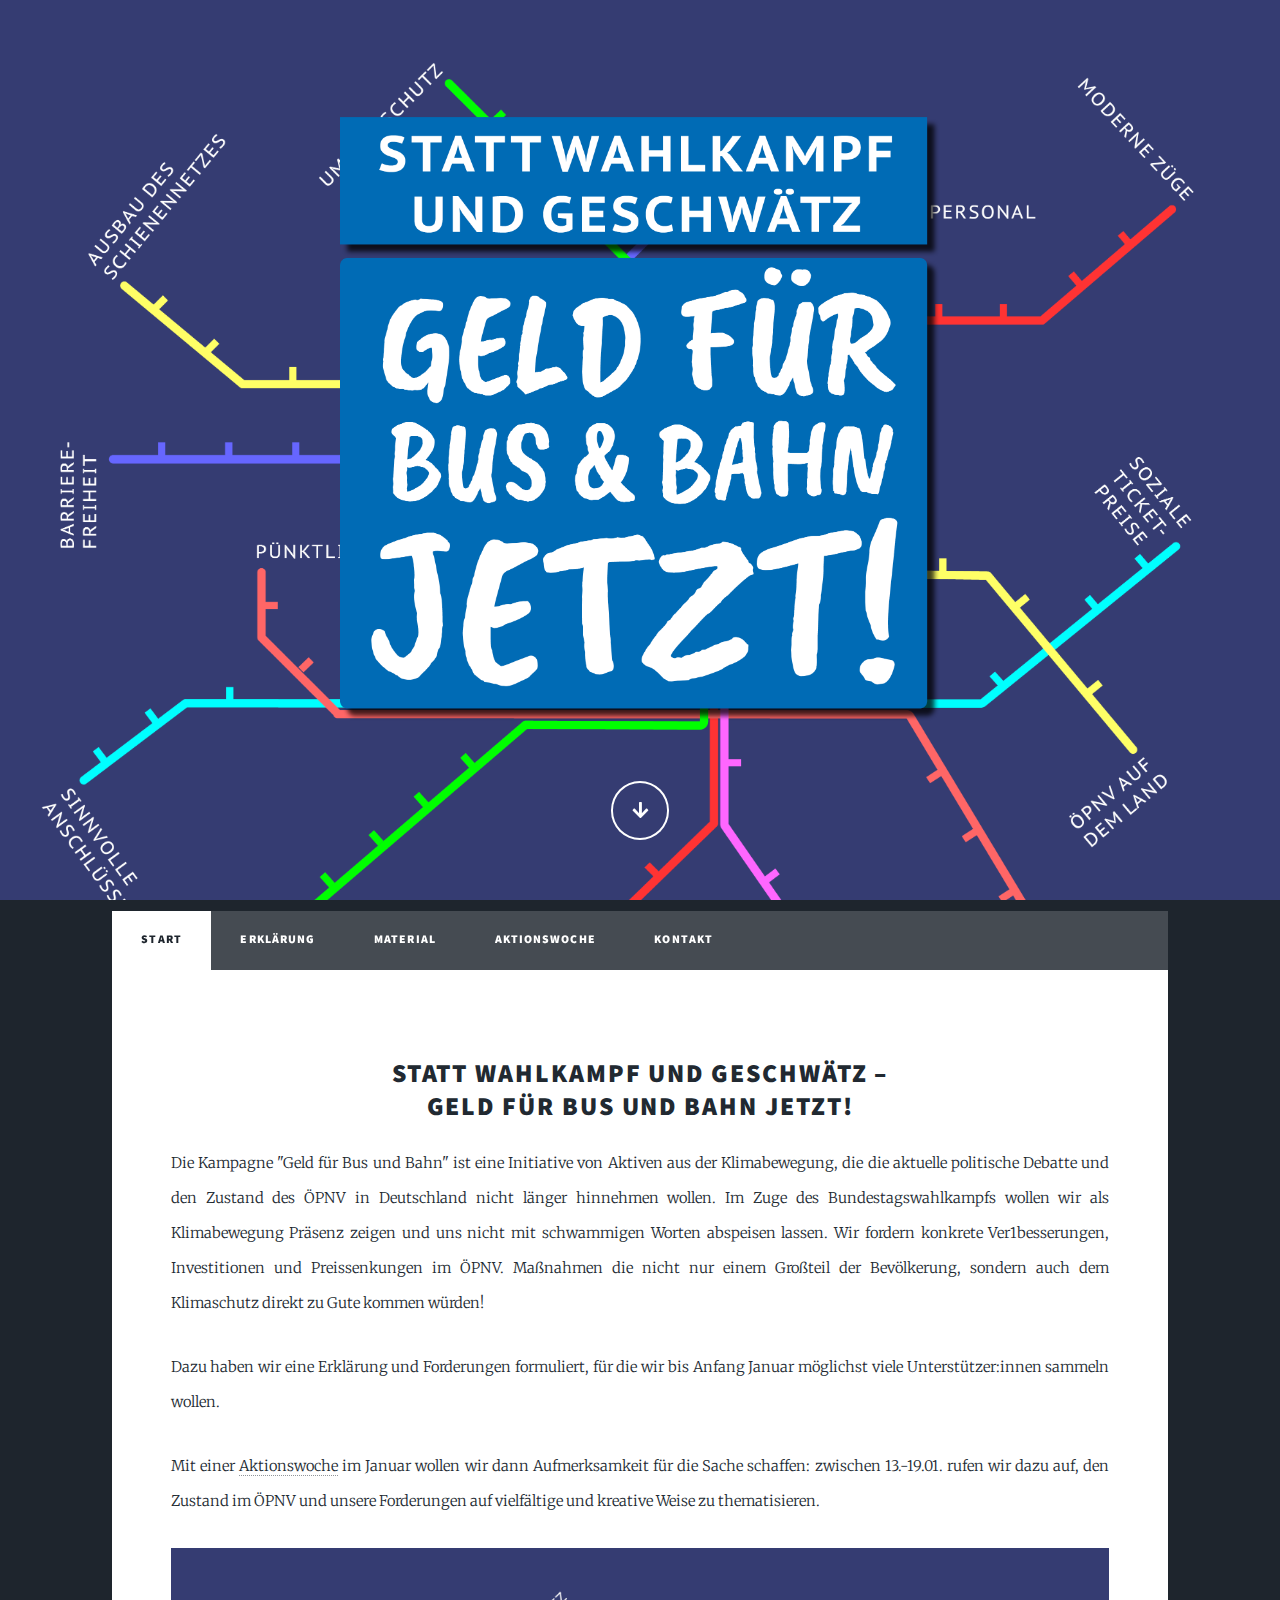
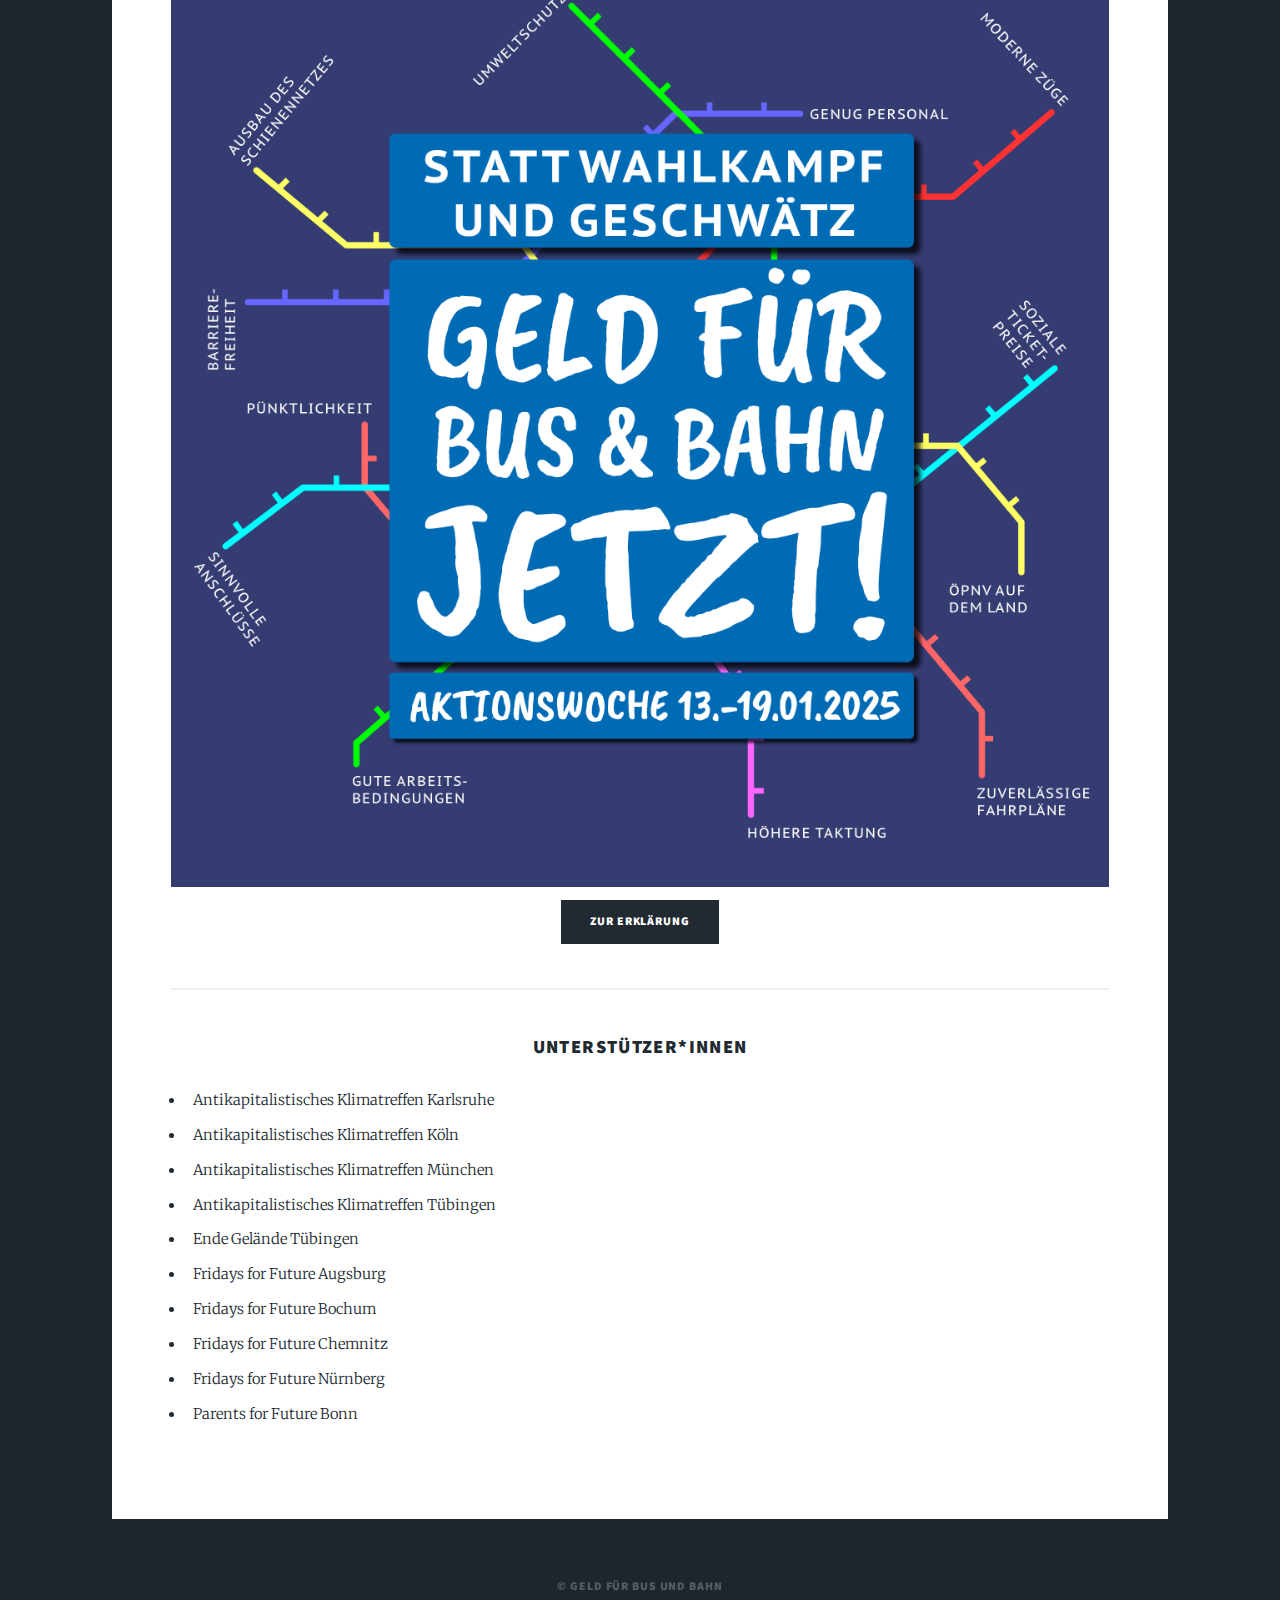
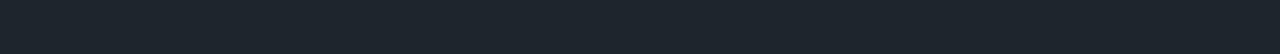
==== commit 2c9fb7f3: "added some groups" ====
--- a/index.html
+++ b/index.html
@@ -81,9 +81,15 @@
 			<h3>Unterstützer*innen</h3>
 			<ul>
 				<li>Antikapitalistisches Klimatreffen Karlsruhe</li>
+				<li>Antikapitalistisches Klimatreffen Köln</li>
 				<li>Antikapitalistisches Klimatreffen München</li>
 				<li>Antikapitalistisches Klimatreffen Tübingen</li>
+				<li>Ende Gelände Tübingen</li>
+				<li>Fridays for Future Augsburg</li>
+				<li>Fridays for Future Bochum</li>
 				<li>Fridays for Future Chemnitz</li>
+				<li>Fridays for Future Nürnberg</li>
+				<li>Parents for Future Bonn</li>
 			</ul>
 		</section>
 	</div>
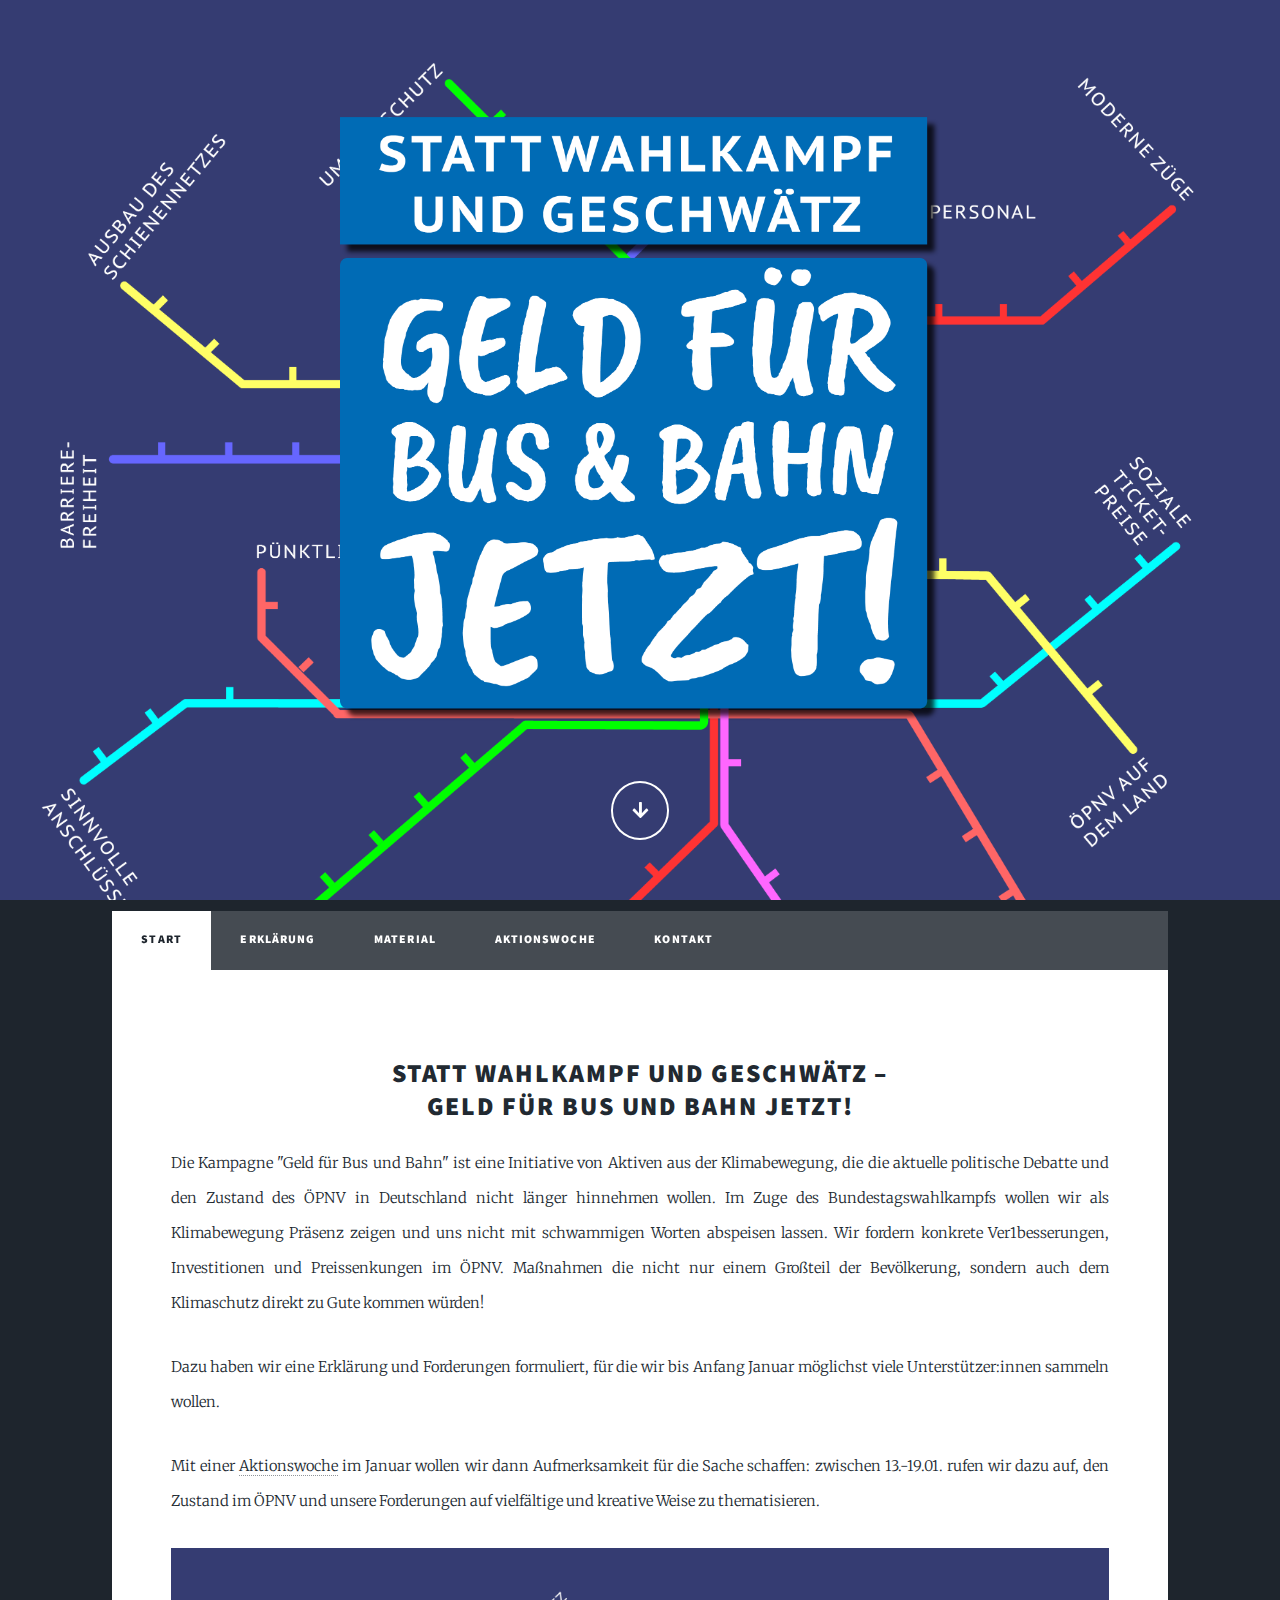
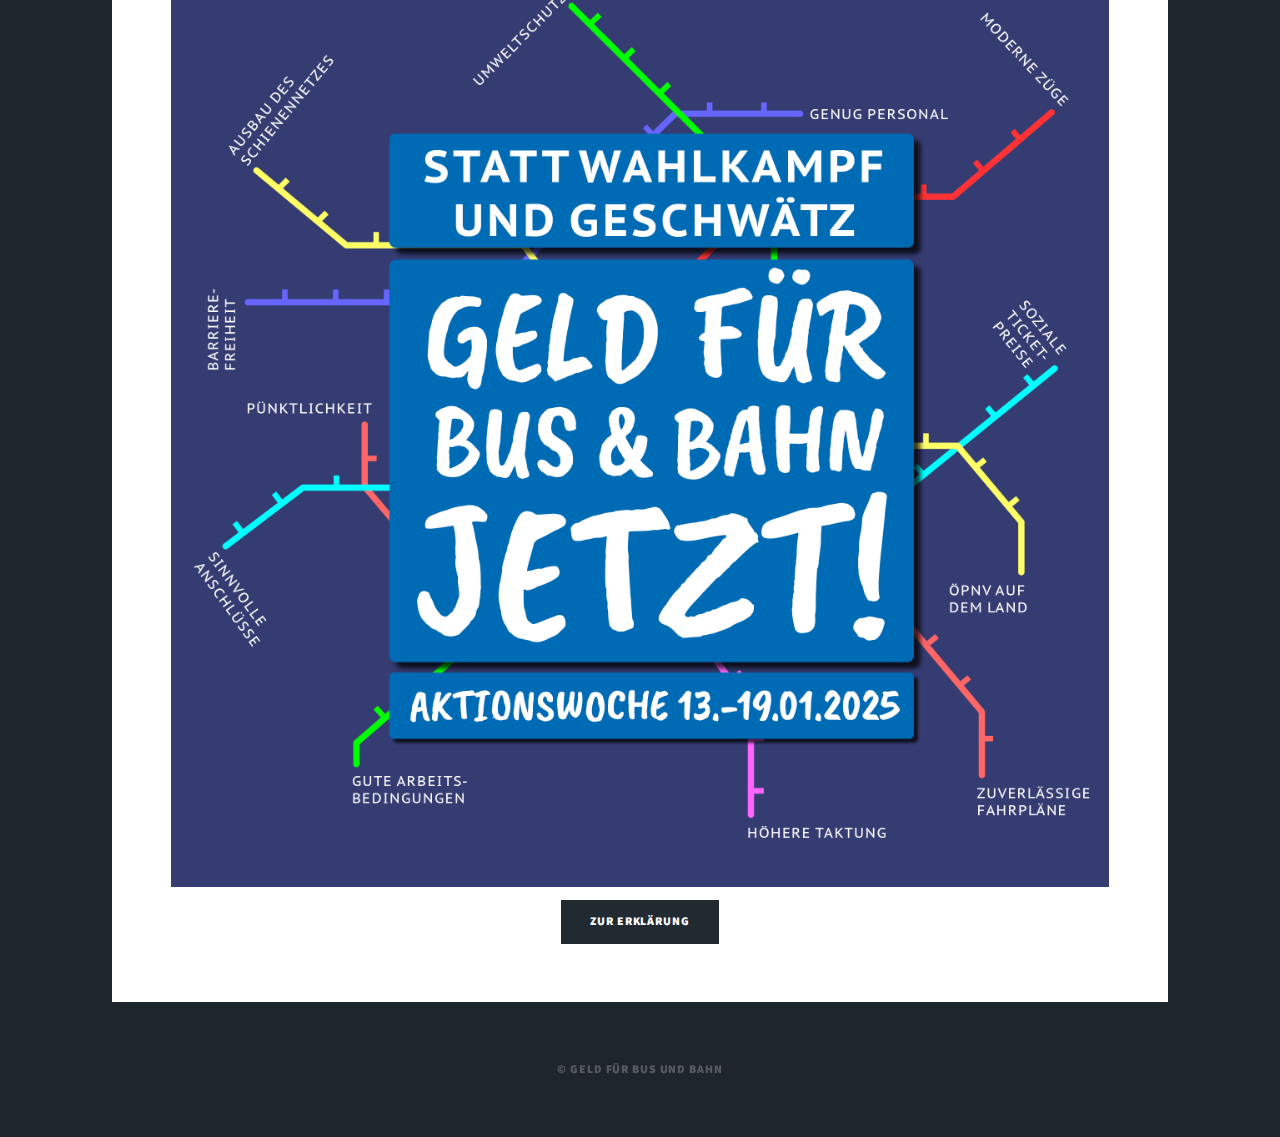
==== commit 22119900: "Unterstützer moved to Erklärung" ====
--- a/index.html
+++ b/index.html
@@ -77,20 +77,7 @@
 			<div class="row">
 				<a class="button primary" href="erklaerung.html">Zur Erklärung</a>
 			</div>
-			<hr>
-			<h3>Unterstützer*innen</h3>
-			<ul>
-				<li>Antikapitalistisches Klimatreffen Karlsruhe</li>
-				<li>Antikapitalistisches Klimatreffen Köln</li>
-				<li>Antikapitalistisches Klimatreffen München</li>
-				<li>Antikapitalistisches Klimatreffen Tübingen</li>
-				<li>Ende Gelände Tübingen</li>
-				<li>Fridays for Future Augsburg</li>
-				<li>Fridays for Future Bochum</li>
-				<li>Fridays for Future Chemnitz</li>
-				<li>Fridays for Future Nürnberg</li>
-				<li>Parents for Future Bonn</li>
-			</ul>
+			
 		</section>
 	</div>
 	<!-- Copyright -->
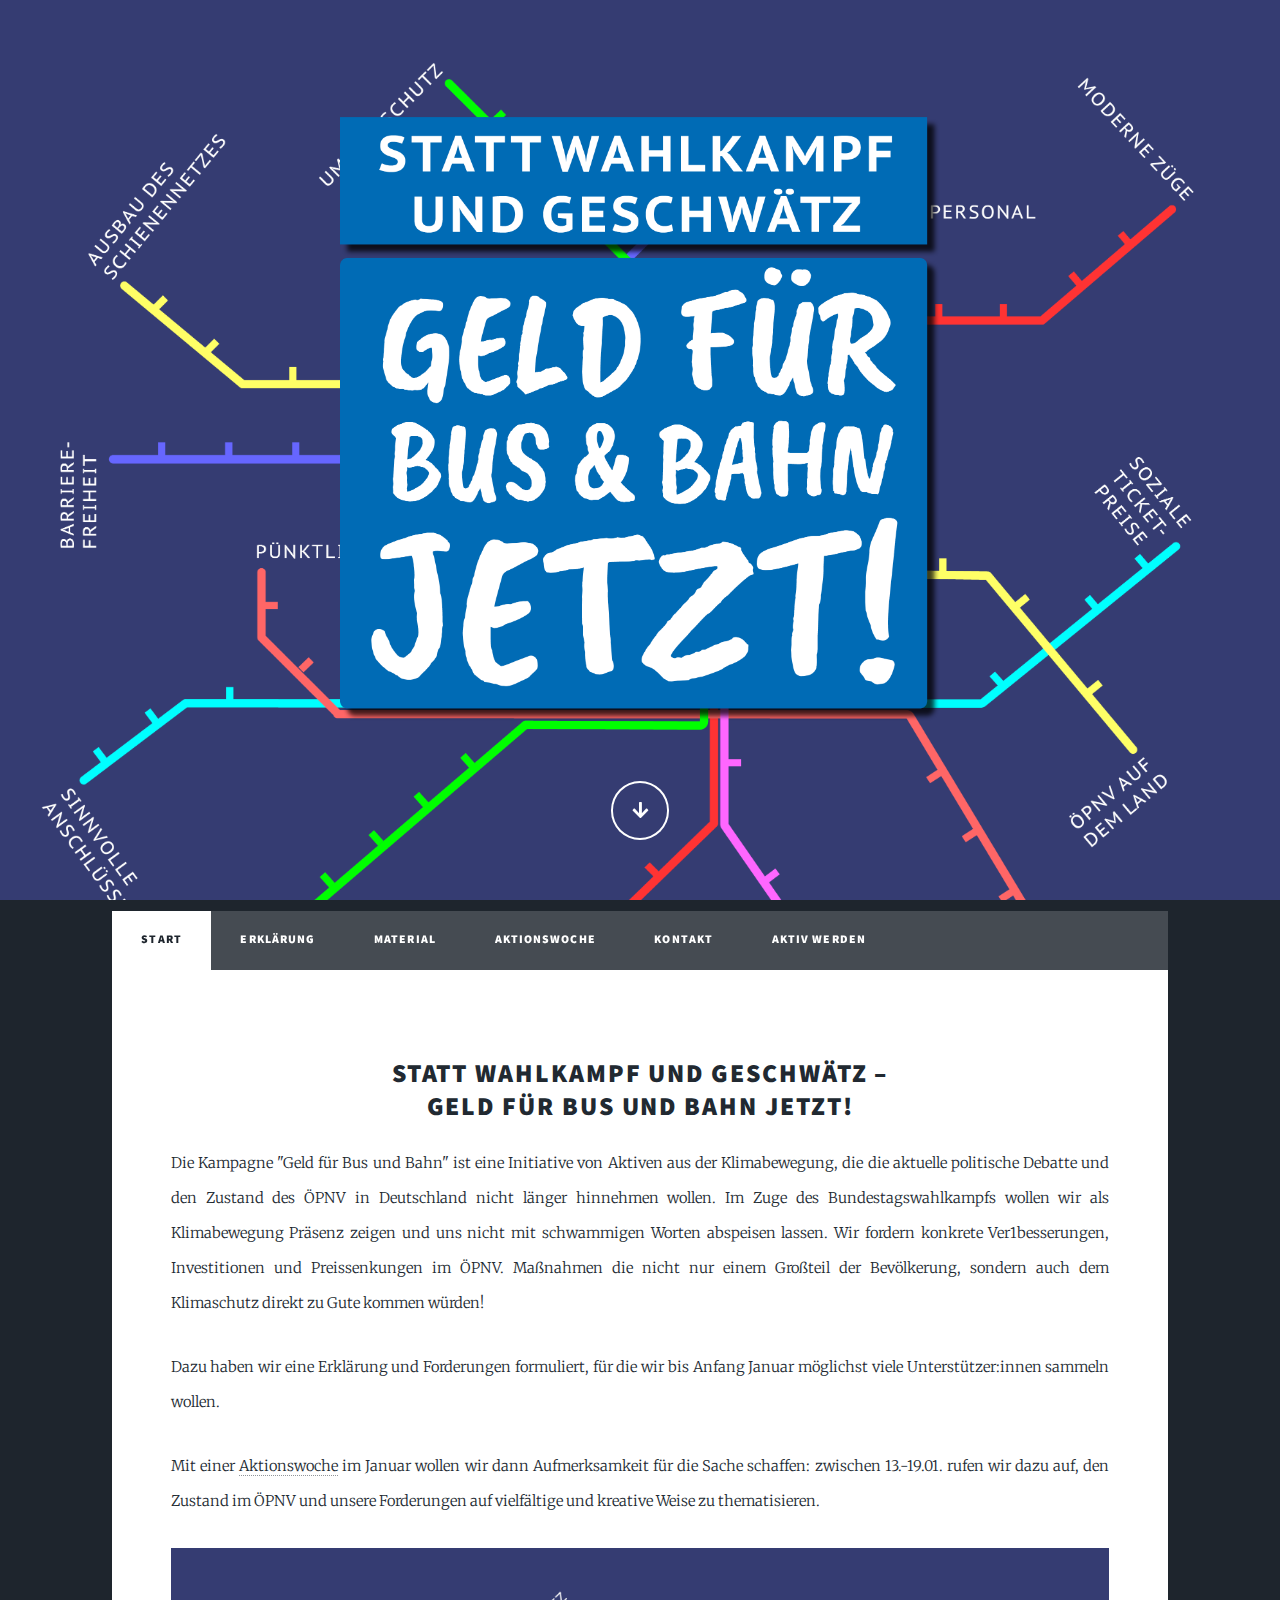
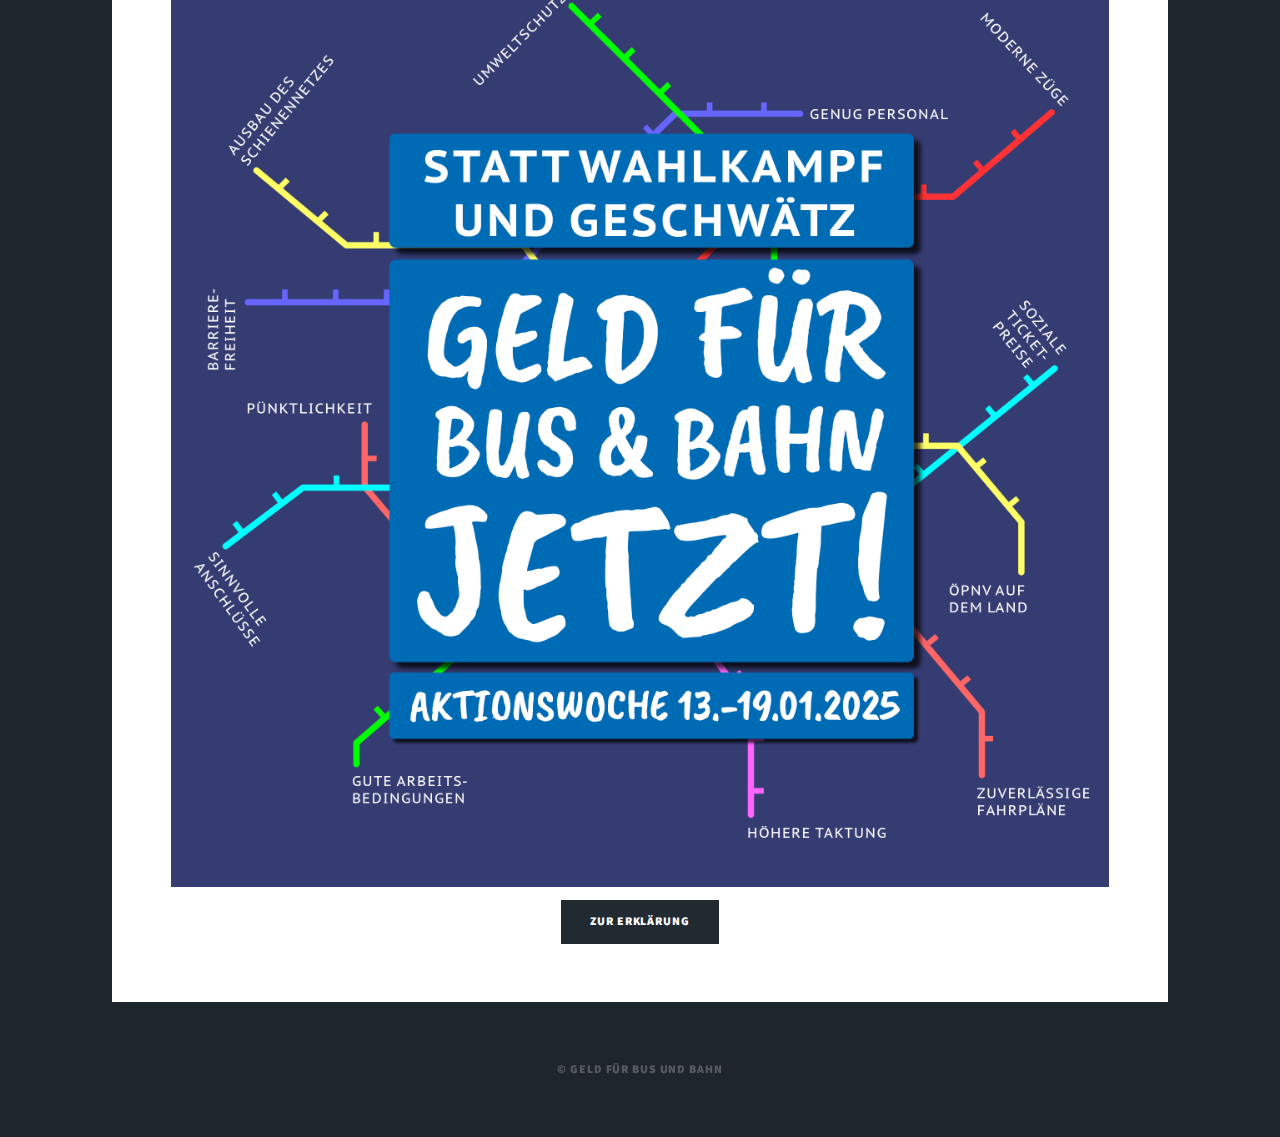
==== commit 775e3db6: "added new pages" ====
--- a/index.html
+++ b/index.html
@@ -41,6 +41,7 @@
 			<li><a href="material.html">Material</a></li>
 			<li><a href="aktionswoche.html">Aktionswoche</a></li>
 			<li><a href="kontakt.html">Kontakt</a></li>
+			<li><a href="aktivwerden.html">Aktiv werden</a></li>
 		</ul>
 	</nav>
 
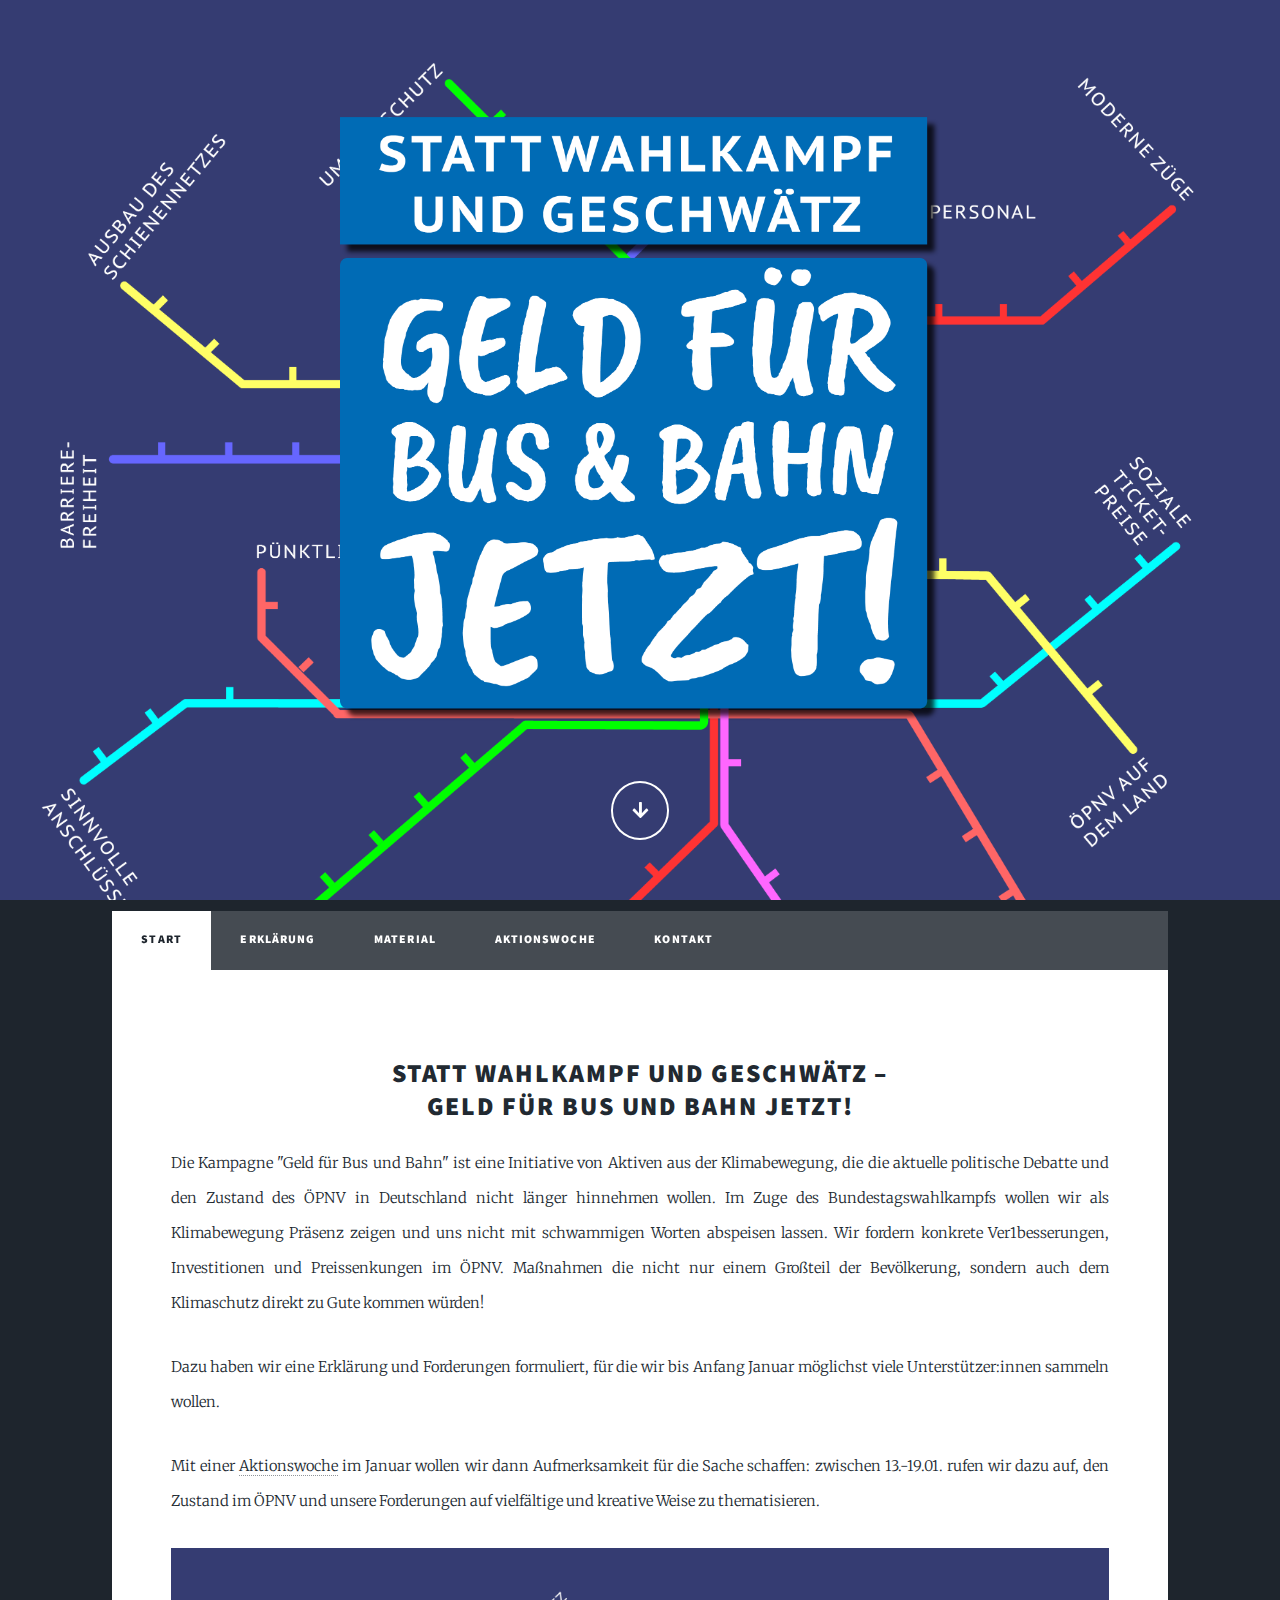
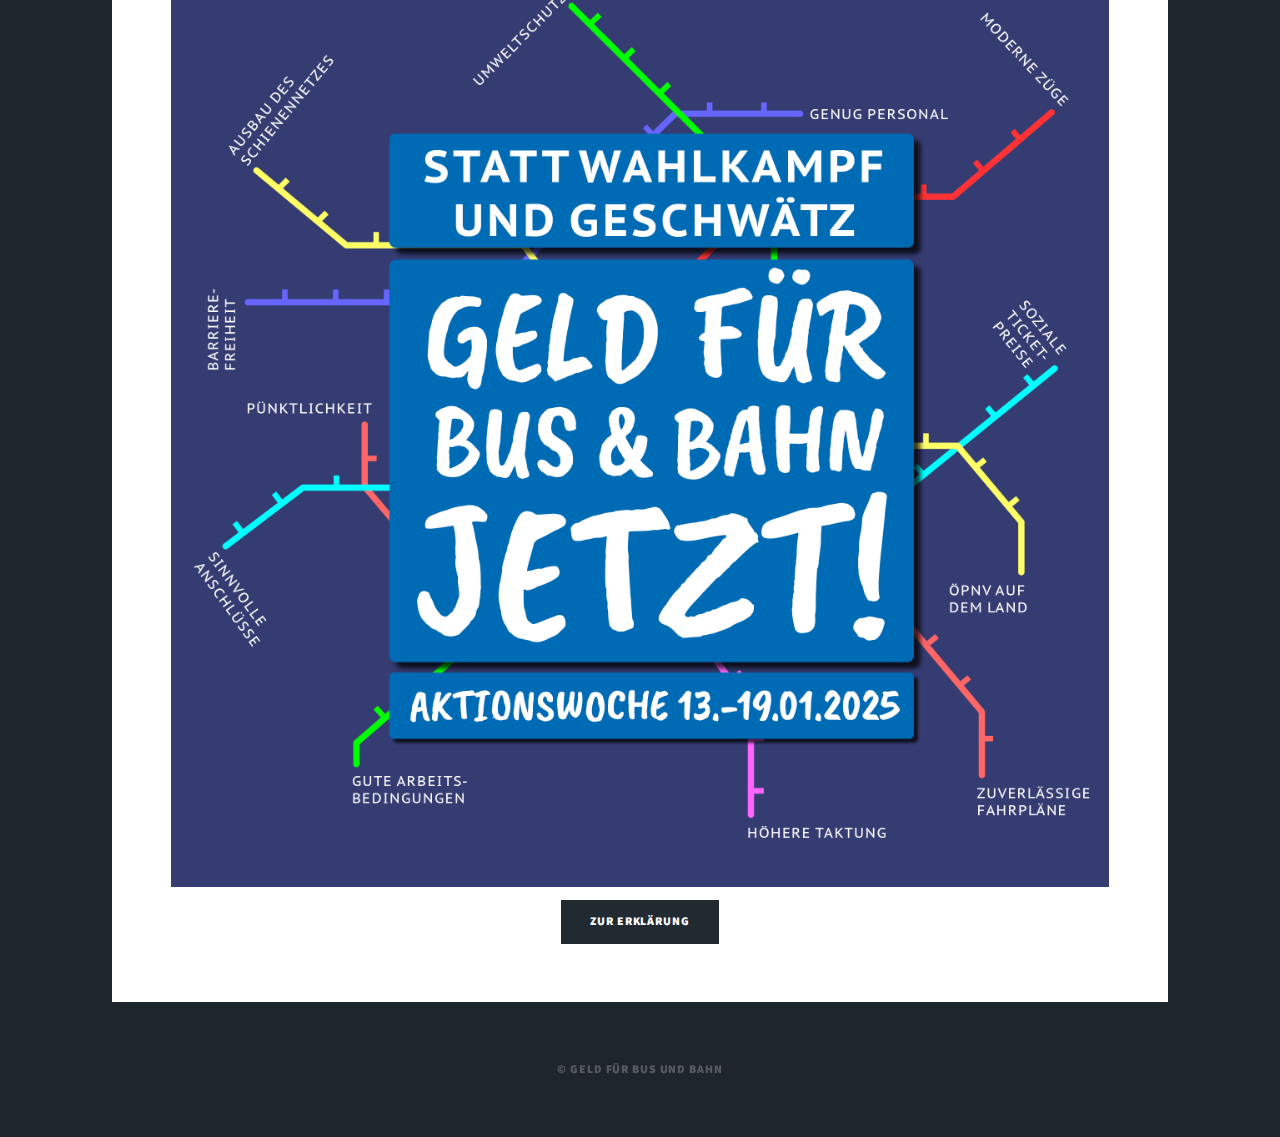
==== commit 7d310f61: "dann halt doch kein Menü" ====
--- a/index.html
+++ b/index.html
@@ -1,9 +1,4 @@
 <!DOCTYPE html>
-<!--
-Massively by HTML5 UP
-html5up.net | @ajlkn
-Free for personal and commercial use under the CCA 3.0 license (html5up.net/license)
--->
 <html lang="de">
 <head>
 	<title>Geld für Bus und Bahn</title>
@@ -41,7 +36,6 @@
 			<li><a href="material.html">Material</a></li>
 			<li><a href="aktionswoche.html">Aktionswoche</a></li>
 			<li><a href="kontakt.html">Kontakt</a></li>
-			<li><a href="aktivwerden.html">Aktiv werden</a></li>
 		</ul>
 	</nav>
 
